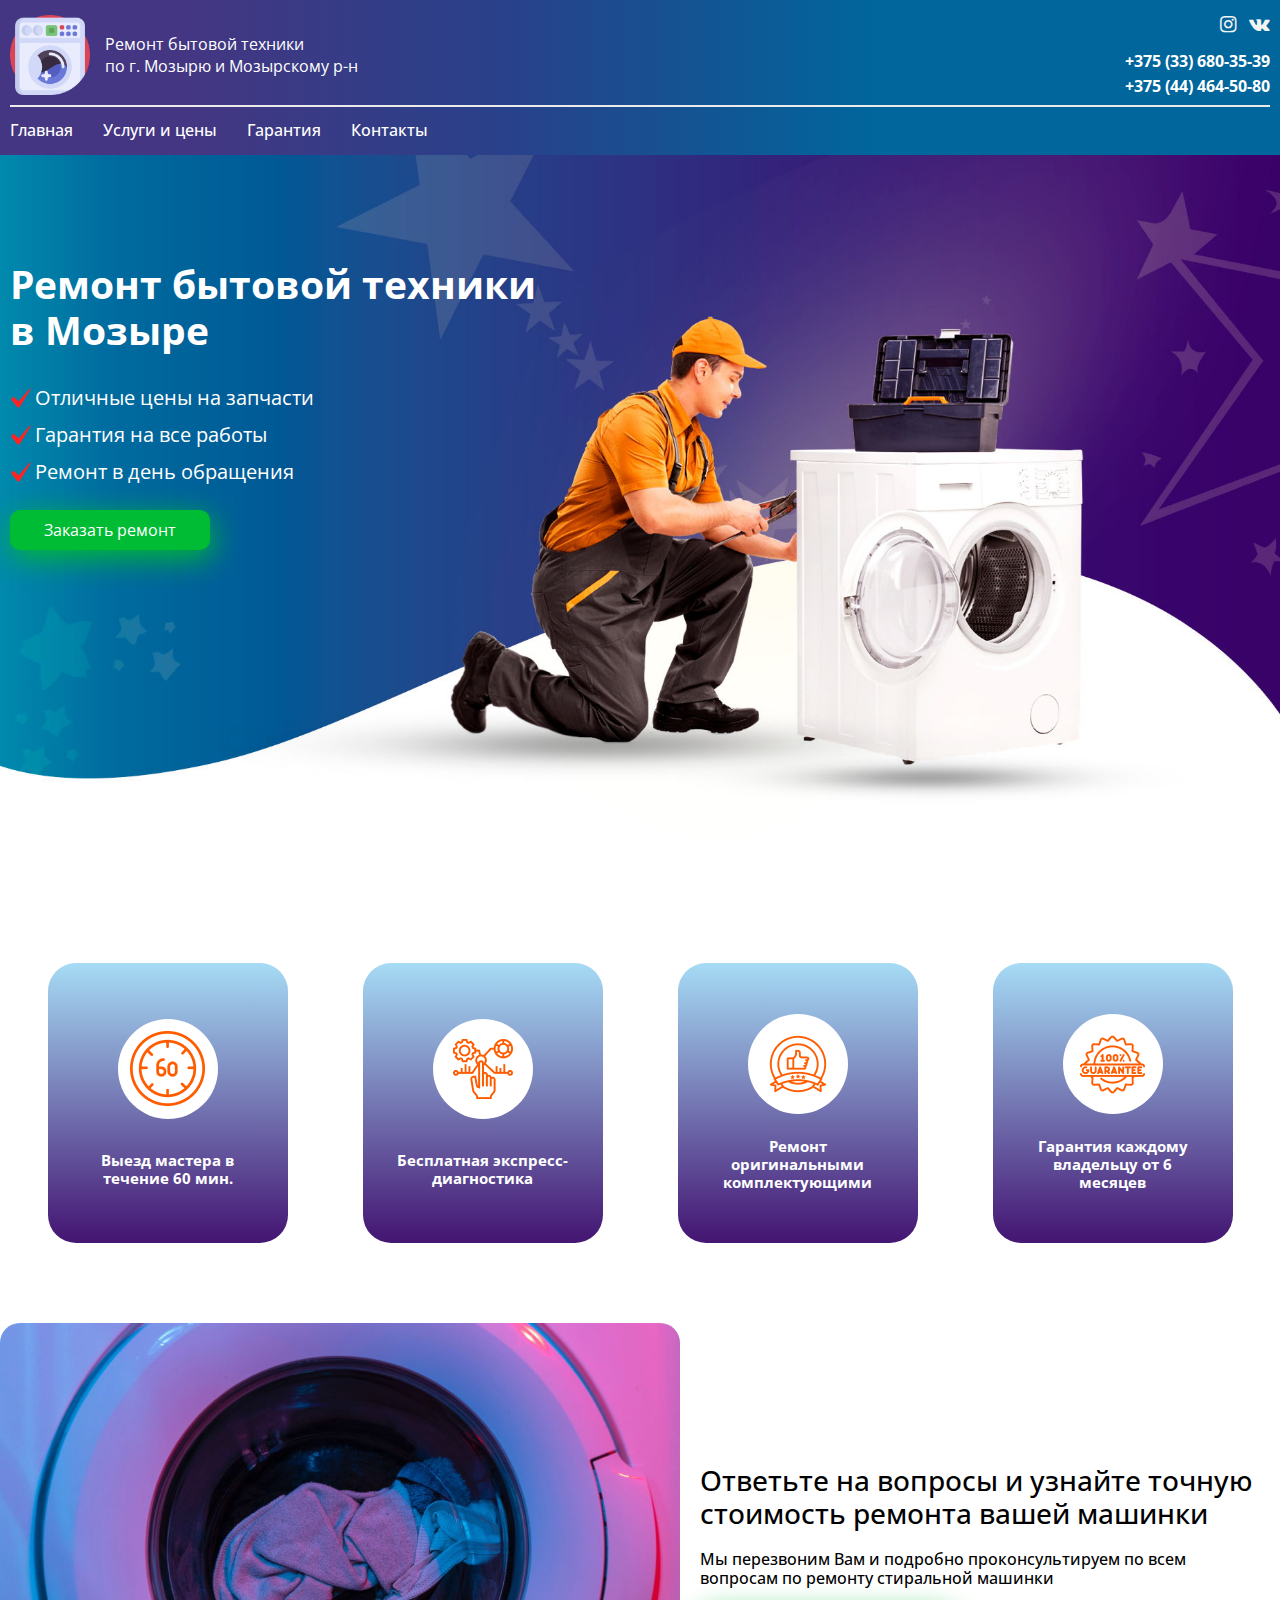
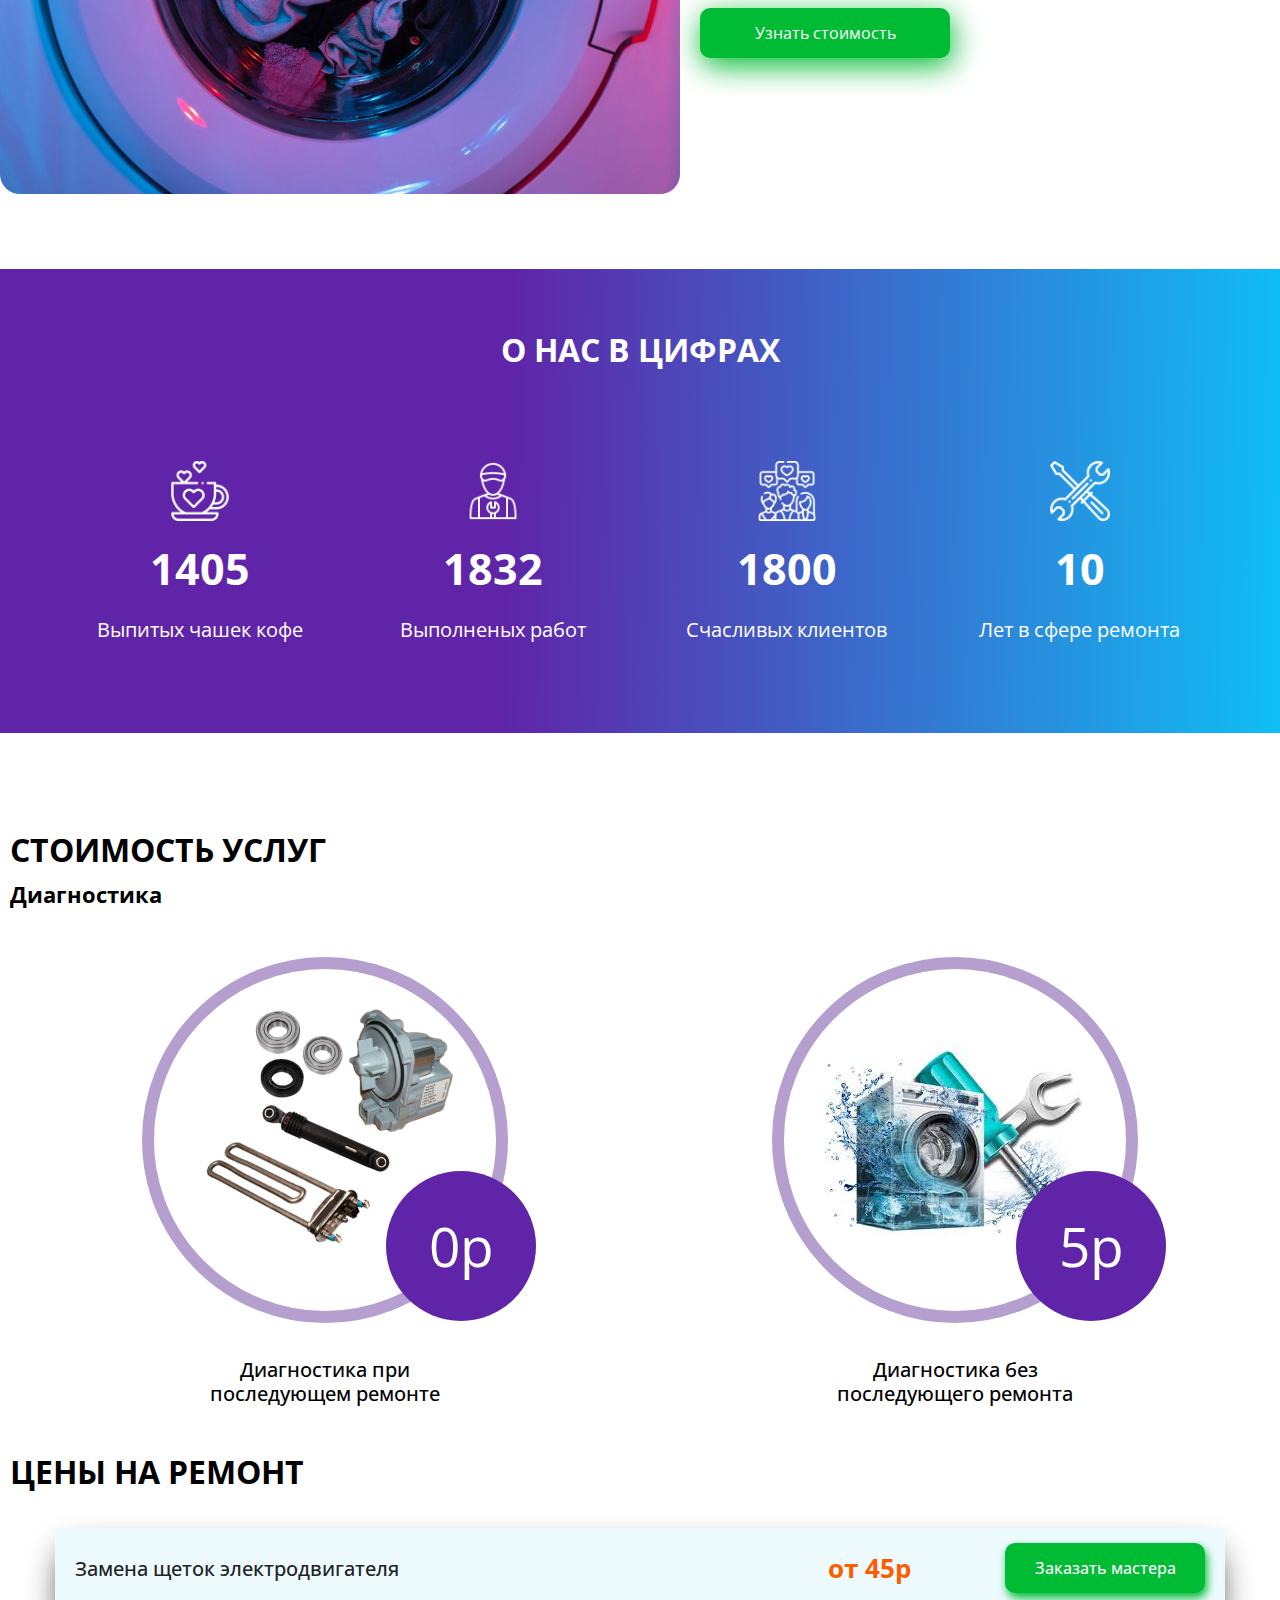
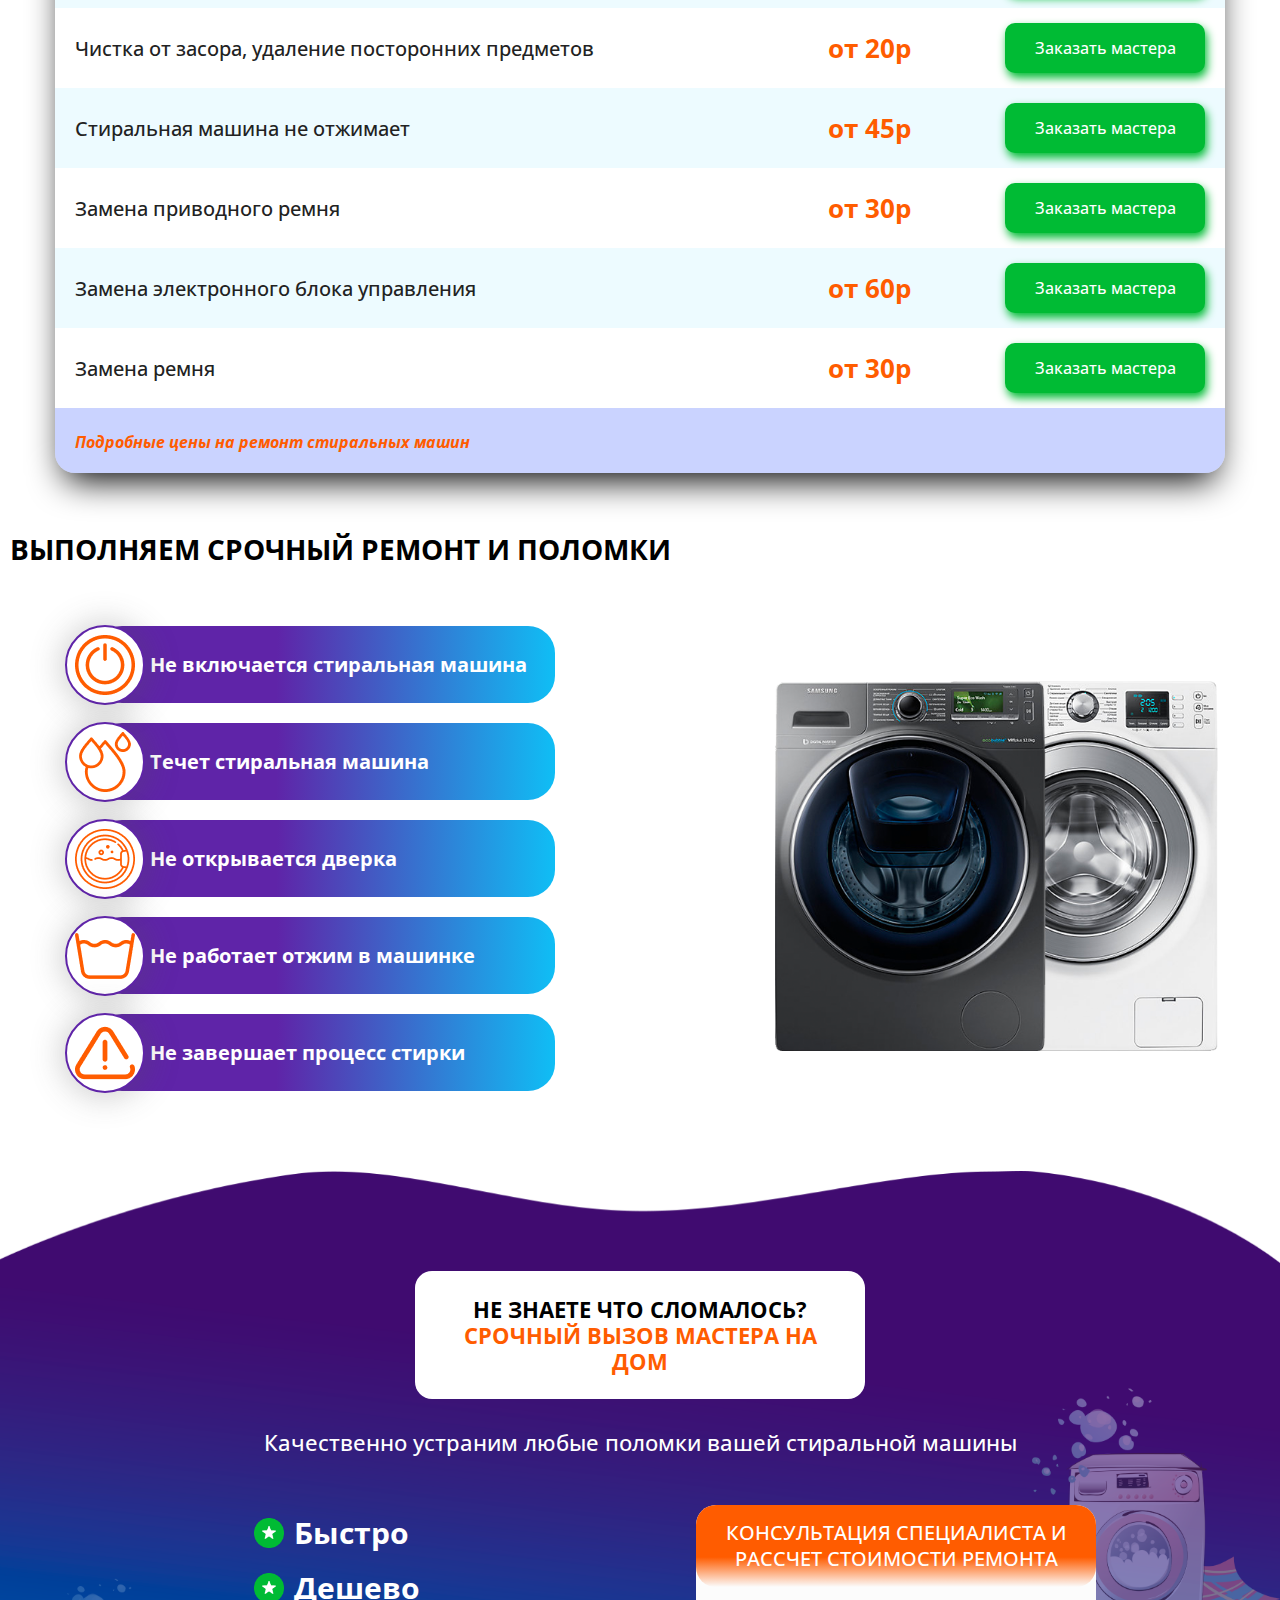
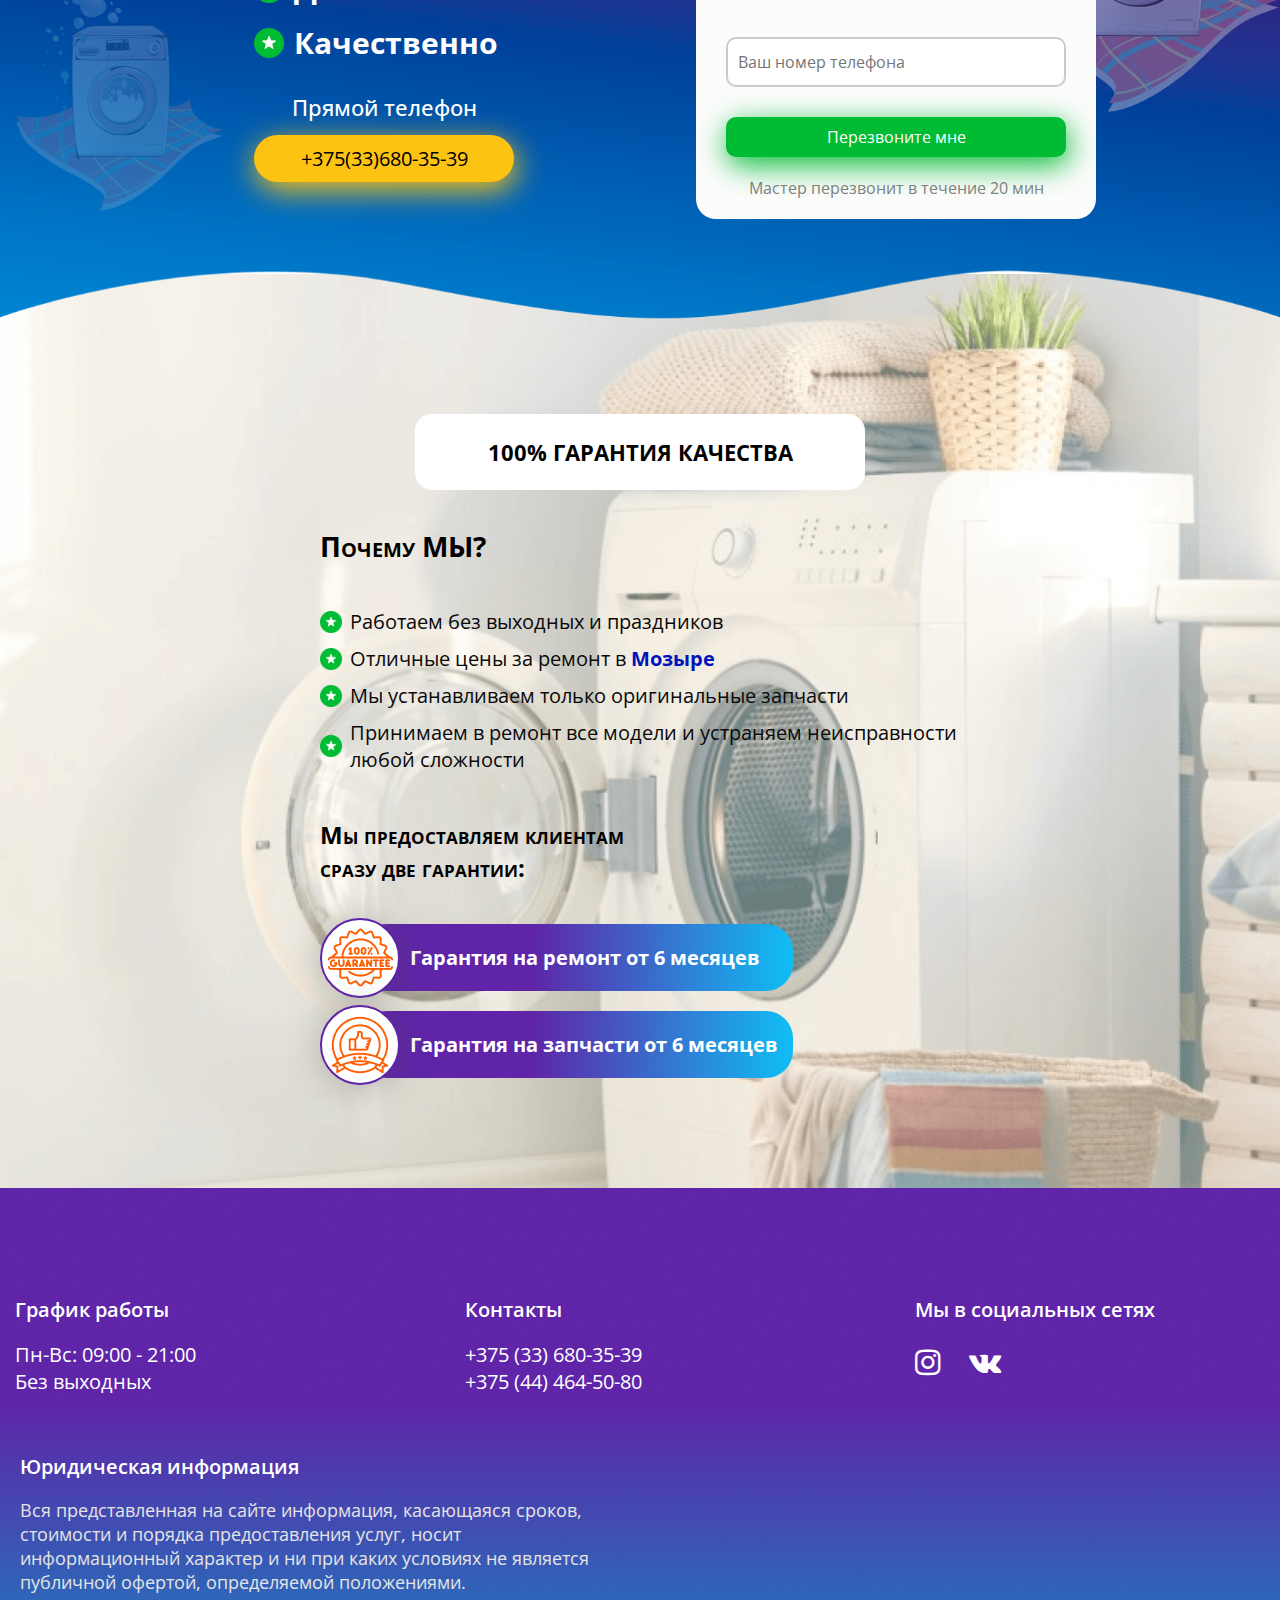
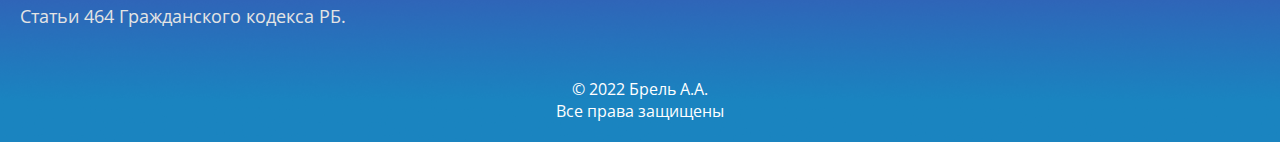
==== index.html @ 2456013f "Lazy loading" ====
<!DOCTYPE html>
<html lang="en">

<head>
    <meta charset="UTF-8">
    <meta http-equiv="X-UA-Compatible" content="IE=edge">
    <meta name="viewport" content="width=device-width, initial-scale=1.0">
    <title>Главная</title>
    <link rel="stylesheet" href="style/normalize.css">
    <link rel="stylesheet" href="//maxcdn.bootstrapcdn.com/font-awesome/4.5.0/css/font-awesome.min.css">
    <link rel="stylesheet" href="style/style.css">
    <script src="js/jquery-3.6.0.min.js"></script>
    <script src="js/menu.js" defer></script>
    <script src="js/spincrement.js"></script>
    <script src="js/main.js" defer></script>
</head>

<body>
    <div id="preloader" class="preloader">
        <div id="loader" class="loader"></div>
    </div>

    <div class=" wrapper ">
        <header class="header ">
            <div class="header-content ">
                <div class="header-top ">
                    <div class="header-logo ">
                        <img src="img/icons/logo.png " alt="Logo ">
                        <p>Ремонт бытовой техники <br> по г. Мозырю и Мозырскому р-н</p>
                    </div>
                    <div class="header-contact ">
                        <div class="header__icons ">
                            <ul class="social__icons ">
                                <li>
                                    <a href="https://www.instagram.com/remont_stiralnykh.mashin/ " target="_blank "> <i class="fa fa-instagram " aria-hidden="true "></i> </a>
                                </li>
                                <li>
                                    <a href="https://vk.com/public168256976 " target="_blank "> <i class="fa fa-vk " aria-hidden="true "></i></a>
                                </li>
                            </ul>
                        </div>
                        <div class="header-phone ">
                            <p> <a href="tel: +375336803539 "><strong>+375 (33) 680-35-39</strong></a> </p>
                            <p> <a href="tel: +375444645080 "><strong>+375 (44) 464-50-80</strong></a> </p>
                        </div>
                    </div>
                    <div class="close ">
                        <button type="button " class="navbar-toggle "><i class="fa fa-bars "></i></button>
                    </div>
                </div>
                <div class="header-bottom ">
                    <button type="button " class="closeBtn " aria-hidden="true " data-toggle="offcanvas " id="off-canvas-close-btn ">x</button>
                    <nav class="header__menu ">
                        <ul class="menu__list ">
                            <li><a class="menu__link " href="## ">Главная</a></li>
                            <li><a class="menu__link " href="## ">Услуги и цены</a></li>
                            <li><a class="menu__link " href="## ">Гарантия</a></li>
                            <li><a class="menu__link " href="## ">Контакты</a></li>
                        </ul>
                    </nav>
                    <div class="header-contact menu-contact ">
                        <div class="header__icons ">
                            <ul class="social__icons ">
                                <li>
                                    <a href="https://www.instagram.com/remont_stiralnykh.mashin/ " target="_blank "> <i class="fa fa-instagram " aria-hidden="true "></i> </a>
                                </li>
                                <li>
                                    <a href="https://vk.com/public168256976 " target="_blank "> <i class="fa fa-vk " aria-hidden="true "></i></a>
                                </li>
                            </ul>
                        </div>
                        <div class="header-phone ">
                            <p> <a href="tel: +375336803539 "><strong>+375 (33) 680-35-39</strong></a> </p>
                            <p> <a href="tel: +375444645080 "><strong>+375 (44) 464-50-80</strong></a> </p>
                        </div>
                    </div>
                </div>
            </div>
        </header>
        <main class="main ">
            <section class="hero ">
                <div class="hero-title ">
                    <h1>Ремонт бытовой техники <br> в Мозыре</h1>
                    <ul>
                        <li>Отличные цены на запчасти</li>
                        <li>Гарантия на все работы</li>
                        <li>Ремонт в день обращения</li>
                    </ul>
                    <a href="tel: +375336803539 " class="heroBtn ">Заказать ремонт</a>
                </div>
            </section>
            <section class="trigger ">
                <div class="trigger-content ">
                    <div class="trigger-item ">
                        <div class="trigger-img ">
                            <img src="img/trigger/icon1.png " alt=" ">
                        </div>
                        <h2>Выезд мастера в течение 60 мин.</h2>
                    </div>
                    <div class="trigger-item ">
                        <div class="trigger-img ">
                            <img src="img/trigger/icon2.png " alt=" ">
                        </div>
                        <h2>Бесплатная экспресс-диагностика</h2>
                    </div>
                    <div class="trigger-item ">
                        <div class="trigger-img ">
                            <img src="img/trigger/icon3.png " alt=" ">
                        </div>
                        <h2>Ремонт оригинальными комплектующими</h2>
                    </div>
                    <div class="trigger-item ">
                        <div class="trigger-img ">
                            <img src="img/trigger/icon4.png " alt=" ">
                        </div>
                        <h2>Гарантия каждому владельцу от 6 месяцев</h2>
                    </div>
                </div>
            </section>
            <section class="answer-question ">
                <div class="answer-question-content ">
                    <div class="answer-question-img ">
                        <img src="img/bg.jpg " alt=" ">
                    </div>
                    <div class="answer-question-title ">
                        <h3>Ответьте на вопросы и узнайте точную стоимость ремонта вашей машинки</h3>
                        <p>Мы перезвоним Вам и подробно проконсультируем по всем вопросам по ремонту стиральной машинки</p>
                        <a href="## " class="btnPrice ">Узнать стоимость</a>
                    </div>
                </div>
            </section>
            <section class="benefits ">
                <div class="benefits__inner ">
                    <h2 class="benefits__header "> О нас в цифрах </h2>
                    <div class="benefits__element ">
                        <img class="benefits__icon " src="img/icons/coffee.png " alt="Опыт ">
                        <p class="benefits__number ">1405</p>
                        <p class="benefits__title ">Выпитых чашек кофе</p>
                    </div>
                    <div class="benefits__element ">
                        <img class="benefits__icon " src="img/icons/mechanic.png " alt="Сотрудники ">
                        <p class="benefits__number ">1832</p>
                        <p class="benefits__title ">Выполненых работ</p>
                    </div>
                    <div class="benefits__element ">
                        <img class="benefits__icon " src="img/icons/rating.png " alt="Проекты ">
                        <p class="benefits__number ">1800</p>
                        <p class="benefits__title ">Счасливых клиентов</p>
                    </div>
                    <div class="benefits__element ">
                        <img class="benefits__icon " src="img/icons/tools.png " alt="Опыт ">
                        <p class="benefits__number ">10</p>
                        <p class="benefits__title ">Лет в сфере ремонта </p>
                    </div>
                </div>
            </section>
            <section class="pricelist ">
                <h2>Стоимость услуг</h2>
                <p>Диагностика</p>
                <div class="pricelist-diagnostics ">
                    <div class="pricelist-item ">
                        <div class="pricelist-img ">
                            <img src="img/price1.png " alt=" ">
                            <div class="pricelistimg-price ">0р</div>
                        </div>
                        <h3>Диагностика при последующем ремонте</h3>
                    </div>
                    <div class="pricelist-item ">
                        <div class="pricelist-img ">
                            <img src="img/price2.png " alt=" ">
                            <div class="pricelistimg-price ">5р</div>
                        </div>
                        <h3>Диагностика без последующего ремонта</h3>
                    </div>
                </div>
                <h2>Цены на ремонт</h2>
                <div class="pricelist-content ">
                    <table class="table ">
                        <tbody>
                            <tr>
                                <td>Замена щеток электродвигателя </td>
                                <td>от 45р</td>
                                <td><a class="btnOrder " href="tel: +375336803539 ">Заказать мастера</a></td>
                            </tr>
                            <tr>
                                <td>Чистка от засора, удаление посторонних предметов</td>
                                <td>от 20р</td>
                                <td><a class="btnOrder " href="tel: +375336803539 ">Заказать мастера</a></td>
                            </tr>

                            <tr>
                                <td>Стиральная машина не отжимает </td>
                                <td>от 45р</td>
                                <td><a class="btnOrder " href="tel: +375336803539 ">Заказать мастера</a></td>
                            </tr>
                            <tr>
                                <td>Замена приводного ремня</td>
                                <td>от 30р</td>
                                <td><a class="btnOrder " href="tel: +375336803539 ">Заказать мастера</a></td>
                            </tr>
                            <tr>
                                <td>Замена электронного блока управления</td>
                                <td>от 60р</td>
                                <td><a class="btnOrder " href="tel: +375336803539 ">Заказать мастера</a></td>
                            </tr>
                            <tr>
                                <td>Замена ремня</td>
                                <td>от 30р</td>
                                <td><a class="btnOrder " href="tel: +375336803539 ">Заказать мастера</a></td>
                            </tr>
                        </tbody>
                        <tfoot>
                            <tr>
                                <td colspan="3 "><a class="btnDetailedPrices " href="## "> Подробные цены на ремонт стиральных машин</a></td>
                            </tr>
                        </tfoot>
                    </table>
                    <a class="btnOrder btnTable " href="tel: +375336803539 ">Заказать мастера</a>
                </div>

            </section>
            <section class="quick-repair-list ">
                <h2>ВЫПОЛНЯЕМ СРОЧНЫЙ РЕМОНТ И ПОЛОМКИ</h2>
                <div class="list-content ">
                    <div class="list-content-block1 ">
                        <ul>
                            <li> <span class="li-img "></span> Не включается стиральная машина</li>
                            <li> <span class="li-img "></span> Течет стиральная машина</li>
                            <li> <span class="li-img "></span> Не открывается дверка</li>
                            <li> <span class="li-img "></span> Не работает отжим в машинке</li>
                            <li> <span class="li-img "></span> Не завершает процесс стирки</li>
                        </ul>
                    </div>
                    <div class="list-content-block2 ">
                        <img src="img/imgMachines.png " alt=" ">
                    </div>
                </div>
            </section>
            <section class="urgent-repair ">
                <div class="urgent-repair-content ">
                    <div class="urgent-repair-title ">
                        <h2>НЕ ЗНАЕТЕ ЧТО СЛОМАЛОСЬ? <br>
                            <p> СРОЧНЫЙ ВЫЗОВ МАСТЕРА НА ДОМ</p>
                        </h2>
                    </div>
                    <h3>Качественно устраним любые поломки вашей стиральной машины</h3>
                    <div class="urgent-repair-block ">
                        <div class="urgent-repair-col col ">
                            <ul>
                                <li>Быстро</li>
                                <li>Дешево</li>
                                <li>Качественно</li>
                            </ul>
                            <div class="urgent-repair-contact ">
                                <h4>Прямой телефон</h4>
                                <a class="btnUrgentRepair " href="tel:+375336803539 ">+375(33)680-35-39</a>
                            </div>
                        </div>
                        <div class="urgent-repair-col ">
                            <div class="urgent-repair-form ">
                                <h3>КОНСУЛЬТАЦИЯ СПЕЦИАЛИСТА И <br> РАССЧЕТ СТОИМОСТИ РЕМОНТА</h3>
                                <form action="# " class="send-phone-form ">
                                    <input type="text " name="tel " id="telephone " class="mobile " placeholder="Ваш номер телефона ">
                                    <button class="btnSendPhone " type="button ">Перезвоните мне</button>
                                </form>
                                <p>Мастер перезвонит в течение 20 мин</p>
                            </div>
                        </div>
                    </div>
                </div>
            </section>
            <section class="garant ">
                <div class="garant-title ">
                    <h2>100% ГАРАНТИЯ КАЧЕСТВА</h2>
                </div>
                <div class="garant-content ">
                    <h3>Почему МЫ?</h3>
                    <ul class="garant-about-list ">
                        <li>Работаем без выходных и праздников</li>
                        <li>Отличные цены за ремонт в <strong style="color: #0013bb; ">Мозыре</strong></li>
                        <li>Мы устанавливаем только оригинальные запчасти</li>
                        <li>Принимаем в ремонт все модели и устраняем неисправности любой сложности</li>
                    </ul>
                    <div class="garant-block ">
                        <h3>Мы предоставляем клиентам <br> сразу две гарантии:</h3>
                        <ul class="garant-list ">
                            <li><span class="list-img "></span>Гарантия на ремонт от 6 месяцев</li>
                            <li><span class="list-img "></span>Гарантия на запчасти от 6 месяцев</li>
                        </ul>
                    </div>
                </div>
            </section>
        </main>
        <footer class="footer ">
            <div class="footer-content ">
                <div class="footer-top ">
                    <div class="footer-item ">
                        <h3>График работы</h3>
                        <p>Пн-Вс: 09:00 - 21:00 </p>
                        <p>Без выходных</p>
                    </div>
                    <div class="footer-item ">
                        <h3>Контакты</h3>
                        <p> <a class="footer-num " href="tel: +375336803539 ">+375 (33) 680-35-39</a> </p>
                        <p> <a class="footer-num " href="tel: +375444645080 ">+375 (44) 464-50-80</a> </p>
                    </div>
                    <div class="footer-item ">
                        <h3>Мы в социальных сетях</h3>
                        <a href="https://www.instagram.com/remont_stiralnykh.mashin/ " target="_blank "> <i class="fa fa-instagram " aria-hidden="true "></i> </a>
                        <a href="https://vk.com/public168256976 " target="_blank "> <i class="fa fa-vk " aria-hidden="true "></i></a>
                    </div>
                </div>
                <div class="footer-info ">
                    <h3>Юридическая информация </h3>
                    <p class="info ">Вся представленная на сайте информация, касающаяся сроков, стоимости и порядка предоставления услуг, носит информационный характер и ни при каких условиях не является публичной офертой, определяемой положениями.</p>
                    <p class="info-article ">Статьи 464 Гражданского кодекса РБ.</p>
                </div>
                <div class="copyright ">
                    <p> © 2022 Брель А.А.</p>
                    <p> Все права защищены</p>
                </div>
            </div>
        </footer>
    </div>
</body>

</html>
---- style/style.css ----
@import url("https://fonts.googleapis.com/css2?family=Cormorant+Garamond:wght@500&family=Montserrat&family=Open+Sans&display=swap");
#preloader {
  position: absolute;
  top: 0;
  left: 0;
  width: 100%;
  height: 100vh;
  z-index: 100;
  background: #341f7e;
}

#loader {
  display: block;
  position: relative;
  left: 50%;
  top: 50%;
  width: 150px;
  height: 150px;
  margin: -75px 0 0 -75px;
  border-radius: 50%;
  border: 3px solid transparent;
  border-top-color: #9370DB;
  -webkit-animation: spin 2s linear infinite;
          animation: spin 2s linear infinite;
  z-index: 101;
}

#loader:before {
  content: "";
  position: absolute;
  top: 5px;
  left: 5px;
  right: 5px;
  bottom: 5px;
  border-radius: 50%;
  border: 3px solid transparent;
  border-top-color: #BA55D3;
  -webkit-animation: spin 3s linear infinite;
          animation: spin 3s linear infinite;
}

#loader:after {
  content: "";
  position: fixed;
  top: 15px;
  left: 15px;
  right: 15px;
  bottom: 15px;
  border-radius: 50%;
  border: 3px solid transparent;
  border-top-color: #FF00FF;
  -webkit-animation: spin 1.5s linear infinite;
          animation: spin 1.5s linear infinite;
}

@-webkit-keyframes spin {
  0% {
    -webkit-transform: rotate(0deg);
            transform: rotate(0deg);
  }
  100% {
    -webkit-transform: rotate(360deg);
            transform: rotate(360deg);
  }
}

@keyframes spin {
  0% {
    -webkit-transform: rotate(0deg);
            transform: rotate(0deg);
  }
  100% {
    -webkit-transform: rotate(360deg);
            transform: rotate(360deg);
  }
}

.loaded_hiding .preloader {
  -webkit-transition: 2s opacity;
  transition: 2s opacity;
  opacity: 0;
}

.loaded .preloader {
  display: none;
}

.lock {
  overflow: hidden;
}

.wrapper {
  max-width: 100%;
  width: 100%;
  min-height: 100%;
  display: -webkit-box;
  display: -ms-flexbox;
  display: flex;
  -webkit-box-orient: vertical;
  -webkit-box-direction: normal;
      -ms-flex-direction: column;
          flex-direction: column;
  font-family: 'Cormorant Garamond', serif;
  font-family: 'Montserrat', sans-serif;
  font-family: 'Open Sans', sans-serif;
  position: relative;
}

.wrapper.active::before {
  content: "";
  position: absolute;
  width: 100%;
  height: 100%;
  background: rgba(0, 0, 0, 0.5);
  z-index: 5;
}

.header {
  max-width: 100%;
  width: 100%;
  background: -webkit-gradient(linear, left top, right top, color-stop(14.58%, #443682), color-stop(39.75%, #28418A), color-stop(68.41%, #00669C));
  background: linear-gradient(90deg, #443682 14.58%, #28418A 39.75%, #00669C 68.41%);
}

.header .header-content {
  max-width: 1366px;
  width: 100%;
  margin: 0 auto;
  padding: 10px 10px 0;
  display: -webkit-box;
  display: -ms-flexbox;
  display: flex;
  -webkit-box-orient: vertical;
  -webkit-box-direction: normal;
      -ms-flex-direction: column;
          flex-direction: column;
  -webkit-box-align: start;
      -ms-flex-align: start;
          align-items: flex-start;
}

.header .close {
  display: none;
}

.header .closeBtn {
  display: none;
}

.header .header-contact {
  display: -webkit-box;
  display: -ms-flexbox;
  display: flex;
  -webkit-box-orient: vertical;
  -webkit-box-direction: normal;
      -ms-flex-direction: column;
          flex-direction: column;
  -webkit-box-align: end;
      -ms-flex-align: end;
          align-items: flex-end;
  max-width: 250px;
  width: 100%;
}

.header .header-contact .social__icons {
  width: 50px;
  display: -webkit-box;
  display: -ms-flexbox;
  display: flex;
  -webkit-box-align: center;
      -ms-flex-align: center;
          align-items: center;
  -webkit-box-pack: justify;
      -ms-flex-pack: justify;
          justify-content: space-between;
}

.header .header-contact .social__icons a {
  color: #f5f5f5;
  font-size: 1.2rem;
}

.header .header-contact .social__icons a:hover {
  color: #fdc312;
  text-decoration: none;
  -webkit-transition: all .2s ease 0s;
  transition: all .2s ease 0s;
}

.header .header-contact .social__icons .fa {
  display: inline-block;
  font: normal normal normal 14px/1 FontAwesome;
  font-size: inherit;
  text-rendering: auto;
}

.header .header-contact .social__icons .fa-instagram::before {
  content: "\f16d";
}

.header .header-contact .social__icons .fa-vk:before {
  content: "\f189";
}

.header .header-contact .header-phone {
  margin-top: 10px;
}

.header .header-contact .header-phone p {
  color: #cfcfcf;
  margin: 3px 0;
}

.header .header-contact .header-phone a {
  display: inline-block;
  color: #FFFFFF;
  font-size: 16px;
  -webkit-transition: all 0.2s ease;
  transition: all 0.2s ease;
}

.header .header-contact .header-phone a:hover {
  color: #fdc312;
}

.header .menu-contact {
  display: none;
}

.header .header-top {
  width: 100%;
  display: -webkit-box;
  display: -ms-flexbox;
  display: flex;
  -webkit-box-align: center;
      -ms-flex-align: center;
          align-items: center;
  -webkit-box-pack: justify;
      -ms-flex-pack: justify;
          justify-content: space-between;
  margin-bottom: 5px;
}

.header .header-top .header-logo {
  display: -webkit-box;
  display: -ms-flexbox;
  display: flex;
  -webkit-box-align: center;
      -ms-flex-align: center;
          align-items: center;
}

.header .header-top .header-logo img {
  max-width: 100%;
  width: 80px;
  height: auto;
}

.header .header-top .header-logo p {
  margin-left: 15px;
  color: #FFFFFF;
}

.header .header-bottom {
  display: -webkit-box;
  display: -ms-flexbox;
  display: flex;
  -webkit-box-pack: justify;
      -ms-flex-pack: justify;
          justify-content: space-between;
  -webkit-box-align: center;
      -ms-flex-align: center;
          align-items: center;
  width: 100%;
  border-top: 2px solid #ebebeb;
}

.header .header-bottom .header__menu {
  max-width: 500px;
  width: 100%;
}

.header .header-bottom .header__menu .menu__list {
  display: -webkit-box;
  display: -ms-flexbox;
  display: flex;
  -webkit-box-align: center;
      -ms-flex-align: center;
          align-items: center;
  width: 100%;
}

.header .header-bottom .header__menu li {
  display: inline-block;
  margin: 12px 30px 14px 0;
}

.header .header-bottom .header__menu .menu__link {
  font-size: 1rem;
  display: inline;
  margin-bottom: 0;
  padding: 12px 0;
  font-weight: 500;
  color: white;
  cursor: pointer;
  border-top: 2px solid rgba(235, 235, 235, 0);
  -webkit-transition: border-top 0.2s ease-out;
  transition: border-top 0.2s ease-out;
}

.header .header-bottom .header__menu .menu__link:hover {
  border-top: 2px solid #fdc312;
}

.main {
  -webkit-box-flex: 1;
      -ms-flex: 1 1 auto;
          flex: 1 1 auto;
  max-width: 100%;
  width: 100%;
  margin: 0 auto;
}

.main .hero {
  position: relative;
  background: url(../img/bgpng.jpg) center no-repeat;
  background-size: cover;
  padding: 0 10px;
}

.main .hero .hero-title {
  max-width: 1366px;
  margin: 0 auto;
  padding: 80px 0;
  min-height: calc(100vh - 152.2px);
  width: 100%;
}

.main .hero .hero-title h1 {
  font-style: normal;
  font-weight: bold;
  font-size: 39px;
  line-height: 46px;
  color: #FFFFFF;
}

.main .hero .hero-title ul {
  color: #FFFFFF;
  font-size: 20px;
}

.main .hero .hero-title ul li {
  padding: 5px 25px;
  background: url(../img/icons/check-mark.png) center no-repeat;
  background-size: 22px 22px;
  background-position: 0 center;
}

.main .hero .hero-title .heroBtn {
  display: -webkit-box;
  display: -ms-flexbox;
  display: flex;
  -webkit-box-align: center;
      -ms-flex-align: center;
          align-items: center;
  -webkit-box-pack: center;
      -ms-flex-pack: center;
          justify-content: center;
  width: 200px;
  height: 40px;
  border-radius: 12px;
  background: #00BB34;
  -webkit-box-shadow: 2px 8px 30px #00BB34;
          box-shadow: 2px 8px 30px #00BB34;
  border-radius: 10px;
  border: none;
  color: #FFFFFF;
  font-size: 16px;
  line-height: 19px;
  -webkit-transition: all 0.3s ease-in-out;
  transition: all 0.3s ease-in-out;
  margin-top: 20px;
}

.main .hero .hero-title .heroBtn:hover {
  background: #fdc312;
  -webkit-box-shadow: 2px 8px 30px #fdc312;
          box-shadow: 2px 8px 30px #fdc312;
}

.main .trigger {
  max-width: 100%;
  width: 100%;
  padding: 50px 10px;
}

.main .trigger .trigger-content {
  max-width: 1366px;
  width: 100%;
  margin: 0 auto;
  display: -ms-grid;
  display: grid;
  -ms-grid-columns: (minmax(240px, 1fr))[auto-fit];
      grid-template-columns: repeat(auto-fit, minmax(240px, 1fr));
}

.main .trigger .trigger-item {
  width: 240px;
  height: 280px;
  background: -webkit-gradient(linear, left top, left bottom, from(#A6DBF5), color-stop(97.92%, #451874));
  background: linear-gradient(180deg, #A6DBF5 0%, #451874 97.92%);
  border: none;
  -webkit-box-sizing: border-box;
          box-sizing: border-box;
  border-radius: 28px;
  display: -webkit-box;
  display: -ms-flexbox;
  display: flex;
  -webkit-box-orient: vertical;
  -webkit-box-direction: normal;
      -ms-flex-direction: column;
          flex-direction: column;
  -webkit-box-align: center;
      -ms-flex-align: center;
          align-items: center;
  padding: 40px 30px;
  -ms-flex-pack: distribute;
      justify-content: space-around;
  margin: 10px auto;
}

.main .trigger .trigger-item h2 {
  font-style: normal;
  font-weight: bold;
  font-size: 15px;
  line-height: 18px;
  text-align: center;
  color: #FFFFFF;
}

.main .trigger .trigger-item .trigger-img {
  width: 100px;
  height: 100px;
  display: -webkit-box;
  display: -ms-flexbox;
  display: flex;
  background: #FFFFFF;
  border-radius: 50%;
}

.main .trigger .trigger-item .trigger-img img {
  margin: auto;
}

.main .answer-question {
  max-width: 100%;
  width: 100%;
  margin: 0 auto;
  padding: 20px 0;
}

.main .answer-question .answer-question-content {
  display: -webkit-box;
  display: -ms-flexbox;
  display: flex;
  -ms-flex-pack: distribute;
      justify-content: space-around;
  -webkit-box-align: center;
      -ms-flex-align: center;
          align-items: center;
  position: relative;
}

.main .answer-question .answer-question-content .answer-question-img {
  max-width: 800px;
}

.main .answer-question .answer-question-content .answer-question-img img {
  width: 100%;
  height: auto;
  border-radius: 20px;
}

.main .answer-question .answer-question-content .answer-question-title {
  min-width: 600px;
  max-width: 600px;
  padding: 50px 20px;
}

.main .answer-question .answer-question-content .answer-question-title h3 {
  font-style: normal;
  font-weight: 500;
  font-size: 28px;
  line-height: 119.69%;
  color: #000000;
}

.main .answer-question .answer-question-content .answer-question-title p {
  font-style: normal;
  font-weight: 500;
  font-size: 16px;
  line-height: 119.69%;
  color: #000000;
  margin-top: 20px;
}

.main .answer-question .answer-question-content .answer-question-title .btnPrice {
  display: -webkit-box;
  display: -ms-flexbox;
  display: flex;
  -webkit-box-align: center;
      -ms-flex-align: center;
          align-items: center;
  -webkit-box-pack: center;
      -ms-flex-pack: center;
          justify-content: center;
  width: 250px;
  height: 50px;
  border-radius: 10px;
  background: #00BB34;
  -webkit-box-shadow: 2px 8px 30px #00BB34;
          box-shadow: 2px 8px 30px #00BB34;
  border-radius: 10px;
  border: none;
  color: #FFFFFF;
  font-size: 16px;
  line-height: 19px;
  -webkit-transition: all 0.3s ease-in-out;
  transition: all 0.3s ease-in-out;
  margin-top: 20px;
}

.main .answer-question .answer-question-content .answer-question-title .btnPrice:hover {
  background: #fdc312;
  -webkit-box-shadow: 2px 8px 30px #fdc312;
          box-shadow: 2px 8px 30px #fdc312;
}

.main .benefits {
  width: 100%;
  background: linear-gradient(91.09deg, #5F24A8 39.53%, #05D2FF 107.7%);
  margin: 50px 0;
}

.main .benefits .benefits__inner {
  display: -webkit-box;
  display: -ms-flexbox;
  display: flex;
  -ms-flex-wrap: wrap;
      flex-wrap: wrap;
  -webkit-box-pack: justify;
      -ms-flex-pack: justify;
          justify-content: space-between;
  width: 100%;
  max-width: 1140px;
  margin: 0 auto;
  padding: 60px 10px;
}

.main .benefits .benefits__header {
  width: 100%;
  text-align: center;
  line-height: 1.3;
  padding: 0 15px 60px;
  color: #ffffff;
  font-size: 2rem;
  text-transform: uppercase;
}

.main .benefits .benefits__element {
  width: 230px;
  margin: 30px 5px;
}

.main .benefits .benefits__icon {
  display: block;
  width: 60px;
  height: 60px;
  margin: 0 auto;
  margin-bottom: 20px;
}

.main .benefits .benefits__element p {
  color: #ffffff;
  text-align: center;
  line-height: 1.3;
}

.main .benefits .benefits__number {
  font-size: 2.7rem;
  font-weight: 700;
  margin-bottom: 20px;
}

.main .benefits .benefits__title {
  font-size: 20px;
}

.main .pricelist {
  max-width: 1366px;
  width: 100%;
  padding: 0 10px;
  margin: 100px auto 0;
}

.main .pricelist h2 {
  font-weight: bold;
  font-size: 32px;
  line-height: 33px;
  text-transform: uppercase;
  color: #000000;
}

.main .pricelist p {
  font-weight: bold;
  font-size: 22px;
  line-height: 26px;
  color: #000000;
  margin-top: 15px;
}

.main .pricelist .pricelist-diagnostics {
  display: -webkit-box;
  display: -ms-flexbox;
  display: flex;
  -ms-flex-pack: distribute;
      justify-content: space-around;
  -webkit-box-align: center;
      -ms-flex-align: center;
          align-items: center;
  margin: 50px 0;
}

.main .pricelist .pricelist-diagnostics .pricelist-item {
  display: -webkit-box;
  display: -ms-flexbox;
  display: flex;
  -webkit-box-orient: vertical;
  -webkit-box-direction: normal;
      -ms-flex-direction: column;
          flex-direction: column;
  -webkit-box-align: center;
      -ms-flex-align: center;
          align-items: center;
}

.main .pricelist .pricelist-diagnostics .pricelist-item h3 {
  text-align: center;
  width: 250px;
  margin-top: 35px;
  font-weight: 500;
  font-size: 20px;
  line-height: 119.69%;
  text-align: center;
  color: #000000;
}

.main .pricelist .pricelist-diagnostics .pricelist-img {
  display: -webkit-box;
  display: -ms-flexbox;
  display: flex;
  width: 366px;
  height: 366px;
  border-radius: 50%;
  border: 12px solid rgba(76, 26, 139, 0.42);
  position: relative;
}

.main .pricelist .pricelist-diagnostics .pricelist-img img {
  margin: auto;
}

.main .pricelist .pricelist-diagnostics .pricelist-img .pricelistimg-price {
  position: absolute;
  background: #5F24A8;
  width: 150px;
  height: 150px;
  border-radius: 50%;
  display: -webkit-box;
  display: -ms-flexbox;
  display: flex;
  -webkit-box-align: center;
      -ms-flex-align: center;
          align-items: center;
  -webkit-box-pack: center;
      -ms-flex-pack: center;
          justify-content: center;
  right: -40px;
  bottom: -10px;
  color: #ffffff;
  font-size: 55px;
  line-height: 64px;
  text-align: center;
}

.main .pricelist .pricelist-content {
  margin: 30px 0;
  display: -webkit-box;
  display: -ms-flexbox;
  display: flex;
  -webkit-box-orient: vertical;
  -webkit-box-direction: normal;
      -ms-flex-direction: column;
          flex-direction: column;
  -webkit-box-align: center;
      -ms-flex-align: center;
          align-items: center;
}

.main .pricelist .pricelist-content .btnOrder {
  display: -webkit-box;
  display: -ms-flexbox;
  display: flex;
  -webkit-box-align: center;
      -ms-flex-align: center;
          align-items: center;
  -webkit-box-pack: center;
      -ms-flex-pack: center;
          justify-content: center;
  width: 200px;
  height: 50px;
  border-radius: 10px;
  background: #00BB34;
  -webkit-box-shadow: 2px 8px 30px #00BB34;
          box-shadow: 2px 8px 30px #00BB34;
  border-radius: 10px;
  border: none;
  color: #FFFFFF;
  font-size: 16px;
  line-height: 19px;
  -webkit-transition: all 0.3s ease-in-out;
  transition: all 0.3s ease-in-out;
  -webkit-box-shadow: 2px 5px 10px #00BB34;
          box-shadow: 2px 5px 10px #00BB34;
}

.main .pricelist .pricelist-content .btnOrder:hover {
  background: #fdc312;
  -webkit-box-shadow: 2px 8px 30px #fdc312;
          box-shadow: 2px 8px 30px #fdc312;
  -webkit-box-shadow: 2px 5px 10px #fdc312;
          box-shadow: 2px 5px 10px #fdc312;
}

.main .pricelist .pricelist-content .btnTable {
  display: none;
}

.main .pricelist .pricelist-content .table {
  max-width: 1170px;
  width: 100%;
  margin: 10px auto 30px;
  color: #222;
  font-weight: 500;
  background-color: #fff;
  border-radius: 0 0 20px 20px;
  padding: 20px;
  -webkit-box-shadow: 0px 17px 35px -10px #000000;
          box-shadow: 0px 17px 35px -10px #000000;
  border-spacing: 0;
}

.main .pricelist .pricelist-content .table td {
  padding: 15px 20px;
}

.main .pricelist .pricelist-content .table tbody tr:nth-child(odd) {
  background: rgba(228, 249, 255, 0.68);
}

.main .pricelist .pricelist-content .table tr td:nth-child(1) {
  font-size: 20px;
  line-height: 35px;
}

.main .pricelist .pricelist-content .table tr td:nth-child(2) {
  min-width: 131px;
  font-weight: bold;
  font-size: 26px;
  line-height: 35px;
  color: #FF5C00;
}

.main .pricelist .pricelist-content .table tr td:nth-child(3) {
  min-width: 120px;
  width: 220px;
}

.main .pricelist .pricelist-content .table tfoot tr {
  max-width: 1170px;
  width: 100%;
  background: rgba(149, 168, 255, 0.5);
}

.main .pricelist .pricelist-content .table tfoot tr td {
  border-radius: 0 0 20px 20px;
}

.main .pricelist .pricelist-content .table tfoot .btnDetailedPrices {
  font-style: italic;
  font-weight: bold;
  font-size: 16px;
  line-height: 19px;
  color: #FF5C00;
}

.main .quick-repair-list {
  max-width: 1366px;
  width: 100%;
  margin: 0 auto;
  padding: 0 10px;
}

.main .quick-repair-list h2 {
  font-weight: bold;
  font-size: 28px;
  line-height: 33px;
  text-transform: capitalize;
  color: #000000;
}

.main .quick-repair-list .list-content {
  max-width: 1170px;
  width: 100%;
  margin: 60px auto;
  display: -webkit-box;
  display: -ms-flexbox;
  display: flex;
  -webkit-box-align: center;
      -ms-flex-align: center;
          align-items: center;
  -webkit-box-pack: justify;
      -ms-flex-pack: justify;
          justify-content: space-between;
  position: relative;
}

.main .quick-repair-list .list-content .list-content-block1 {
  max-width: 500px;
  width: 100%;
}

.main .quick-repair-list .list-content .list-content-block1 ul {
  margin-left: 40px;
}

.main .quick-repair-list .list-content .list-content-block1 ul li {
  padding: 25px 15px 25px 55px;
  margin-bottom: 20px;
  max-width: 500px;
  width: 100%;
  background: linear-gradient(91.09deg, #5F24A8 39.53%, #05D2FF 107.7%);
  border-radius: 27px;
  font-weight: bold;
  font-size: 20px;
  color: #FFFFFF;
  position: relative;
  display: -webkit-box;
  display: -ms-flexbox;
  display: flex;
  -webkit-box-align: center;
      -ms-flex-align: center;
          align-items: center;
}

.main .quick-repair-list .list-content .list-content-block1 ul .li-img {
  display: inline-block;
  border: 2px solid #5F24A8;
  -webkit-box-sizing: border-box;
          box-sizing: border-box;
  -webkit-box-shadow: 0px 1px 30px 5px rgba(82, 82, 82, 0.25);
          box-shadow: 0px 1px 30px 5px rgba(82, 82, 82, 0.25);
  z-index: 2;
  width: 80px;
  height: 80px;
  position: absolute;
  border-radius: 50%;
  left: -30px;
}

.main .quick-repair-list .list-content .list-content-block1 ul li:nth-child(1) .li-img {
  background: url(../img/icons/icon1.png) center no-repeat, #ffffff;
}

.main .quick-repair-list .list-content .list-content-block1 ul li:nth-child(2) .li-img {
  background: url(../img/icons/icon2.png) center no-repeat, #ffffff;
}

.main .quick-repair-list .list-content .list-content-block1 ul li:nth-child(3) .li-img {
  background: url(../img/icons/icon3.png) center no-repeat, #ffffff;
}

.main .quick-repair-list .list-content .list-content-block1 ul li:nth-child(4) .li-img {
  background: url(../img/icons/icon4.png) center no-repeat, #ffffff;
}

.main .quick-repair-list .list-content .list-content-block1 ul li:nth-child(5) .li-img {
  background: url(../img/icons/icon5.png) center no-repeat, #ffffff;
}

.main .quick-repair-list .list-content .list-content-block2 {
  width: 450px;
  z-index: -1;
}

.main .quick-repair-list .list-content .list-content-block2 img {
  height: 370px;
}

.main .urgent-repair {
  width: 100%;
  background: url(../img/bg-urgent.png) center no-repeat;
  background-size: 100% 100%;
  padding: 100px 0;
}

.main .urgent-repair .urgent-repair-content {
  max-width: 1366px;
  width: 100%;
  padding: 0 10px;
  display: -webkit-box;
  display: -ms-flexbox;
  display: flex;
  -webkit-box-orient: vertical;
  -webkit-box-direction: normal;
      -ms-flex-direction: column;
          flex-direction: column;
  -webkit-box-align: center;
      -ms-flex-align: center;
          align-items: center;
  margin: 0 auto;
}

.main .urgent-repair .urgent-repair-title {
  max-width: 450px;
  width: 100%;
  text-align: center;
  background: #FFFFFF;
  border-radius: 17px;
  padding: 25px;
}

.main .urgent-repair h2 {
  font-weight: bold;
  font-size: 22px;
  line-height: 26px;
  text-align: center;
  color: #000000;
}

.main .urgent-repair h2 p {
  color: #FF5C00;
}

.main .urgent-repair h3 {
  margin-top: 30px;
  font-weight: 500;
  font-size: 22px;
  line-height: 26px;
  text-align: center;
  color: #FFFFFF;
}

.main .urgent-repair .urgent-repair-block {
  display: -webkit-box;
  display: -ms-flexbox;
  display: flex;
  -webkit-box-pack: justify;
      -ms-flex-pack: justify;
          justify-content: space-between;
  margin-top: 50px;
  max-width: 1024px;
  width: 100%;
}

.main .urgent-repair .urgent-repair-block .urgent-repair-col {
  max-width: 50%;
  width: 100%;
  display: -webkit-box;
  display: -ms-flexbox;
  display: flex;
  -webkit-box-orient: vertical;
  -webkit-box-direction: normal;
      -ms-flex-direction: column;
          flex-direction: column;
  -webkit-box-align: center;
      -ms-flex-align: center;
          align-items: center;
}

.main .urgent-repair .urgent-repair-block ul {
  width: 260px;
  text-align: left;
}

.main .urgent-repair .urgent-repair-block ul li {
  padding: 10px 0 10px 40px;
  background: url(../img/icons/star.png) no-repeat;
  background-size: 30px 30px;
  background-position: left 0 center;
  font-weight: bold;
  font-size: 30px;
  line-height: 35px;
  color: #FFFFFF;
}

.main .urgent-repair .urgent-repair-block .urgent-repair-contact {
  width: 260px;
  margin: 20px auto 0;
}

.main .urgent-repair .urgent-repair-block .urgent-repair-contact h4 {
  font-weight: 500;
  font-size: 22px;
  line-height: 35px;
  text-align: center;
  color: #FFFFFF;
}

.main .urgent-repair .urgent-repair-block .urgent-repair-contact .btnUrgentRepair {
  width: 100%;
  display: inline-block;
  padding: 10px 20px;
  background: #fdc312;
  -webkit-box-shadow: 2px 8px 30px #fdc312;
          box-shadow: 2px 8px 30px #fdc312;
  border-radius: 30px;
  font-size: 20px;
  text-align: center;
  color: #000000;
  margin-top: 10px;
}

.main .urgent-repair .urgent-repair-block .urgent-repair-form {
  background: #FCFCFC;
  border-radius: 20px;
  display: -webkit-box;
  display: -ms-flexbox;
  display: flex;
  -webkit-box-orient: vertical;
  -webkit-box-direction: normal;
      -ms-flex-direction: column;
          flex-direction: column;
  -webkit-box-align: center;
      -ms-flex-align: center;
          align-items: center;
  max-width: 400px;
  width: 100%;
}

.main .urgent-repair .urgent-repair-block .urgent-repair-form h3 {
  background: -webkit-gradient(linear, left top, left bottom, color-stop(63.54%, #FF5C00), to(rgba(255, 92, 0, 0)));
  background: linear-gradient(180deg, #FF5C00 63.54%, rgba(255, 92, 0, 0) 100%);
  border-radius: 20px;
  margin: 0 auto;
  width: 100%;
  padding: 15px 0;
  font-size: 20px;
}

.main .urgent-repair .urgent-repair-block .urgent-repair-form .send-phone-form {
  display: -webkit-box;
  display: -ms-flexbox;
  display: flex;
  -webkit-box-orient: vertical;
  -webkit-box-direction: normal;
      -ms-flex-direction: column;
          flex-direction: column;
  -webkit-box-align: center;
      -ms-flex-align: center;
          align-items: center;
  padding: 50px 30px 0;
  width: 100%;
}

.main .urgent-repair .urgent-repair-block .urgent-repair-form .send-phone-form input {
  border: 2px solid #CACACA;
  -webkit-box-sizing: border-box;
          box-sizing: border-box;
  border-radius: 10px;
  height: 50px;
  width: 100%;
  padding: 0 10px;
  -webkit-transition: border 0.3s ease;
  transition: border 0.3s ease;
}

.main .urgent-repair .urgent-repair-block .urgent-repair-form .send-phone-form input:focus {
  border: 2px solid #00BB34;
}

.main .urgent-repair .urgent-repair-block .urgent-repair-form .send-phone-form .btnSendPhone {
  display: -webkit-box;
  display: -ms-flexbox;
  display: flex;
  -webkit-box-align: center;
      -ms-flex-align: center;
          align-items: center;
  -webkit-box-pack: center;
      -ms-flex-pack: center;
          justify-content: center;
  width: 100%;
  height: 40px;
  border-radius: 10px;
  background: #00BB34;
  -webkit-box-shadow: 2px 8px 30px #00BB34;
          box-shadow: 2px 8px 30px #00BB34;
  border-radius: 10px;
  border: none;
  color: #FFFFFF;
  font-size: 16px;
  line-height: 19px;
  -webkit-transition: all 0.3s ease-in-out;
  transition: all 0.3s ease-in-out;
  margin-top: 30px;
}

.main .urgent-repair .urgent-repair-block .urgent-repair-form .send-phone-form .btnSendPhone:hover {
  background: #fdc312;
  -webkit-box-shadow: 2px 8px 30px #fdc312;
          box-shadow: 2px 8px 30px #fdc312;
}

.main .urgent-repair .urgent-repair-block .urgent-repair-form p {
  margin: 20px 0;
  font-size: 16px;
  text-align: center;
  color: #808080;
}

.main .garant {
  width: 100%;
  background: url(../img/garant.png) center no-repeat;
  background-size: cover;
  padding: 100px 10px 50px;
  margin-top: -45px;
  z-index: -1;
  position: relative;
  text-align: center;
}

.main .garant .garant-title {
  max-width: 450px;
  width: 100%;
  text-align: center;
  background: #FFFFFF;
  border-radius: 17px;
  padding: 25px;
  margin: 40px auto 0;
}

.main .garant h2 {
  font-weight: bold;
  font-size: 22px;
  line-height: 26px;
  color: #000000;
}

.main .garant .garant-content {
  max-width: 640px;
  width: 100%;
  display: -webkit-box;
  display: -ms-flexbox;
  display: flex;
  -webkit-box-orient: vertical;
  -webkit-box-direction: normal;
      -ms-flex-direction: column;
          flex-direction: column;
  -webkit-box-align: start;
      -ms-flex-align: start;
          align-items: flex-start;
  margin: 40px auto;
}

.main .garant .garant-content h3 {
  font-weight: bold;
  font-size: 28px;
  line-height: 33px;
  font-variant: small-caps;
  color: #000000;
  margin-bottom: 40px;
}

.main .garant .garant-content .garant-about-list {
  text-align: left;
  color: #0a0a0a;
  font-size: 20px;
  margin-bottom: 20px;
}

.main .garant .garant-content .garant-about-list li {
  padding: 5px 0 5px 30px;
  background: url(../img/icons/star.png) center no-repeat;
  background-size: 22px 22px;
  background-position: 0 center;
}

.main .garant .garant-content .garant-block {
  max-width: 600px;
}

.main .garant .garant-content .garant-block h3 {
  text-align: left;
  font-weight: bold;
  font-size: 24px;
  line-height: 33px;
  color: #000000;
  margin-top: 20px;
}

.main .garant .garant-content .garant-block .garant-list {
  margin-left: 40px;
}

.main .garant .garant-content .garant-block .garant-list li {
  padding: 20px 15px 20px 50px;
  margin-bottom: 20px;
  max-width: 450px;
  width: 100%;
  background: linear-gradient(91.09deg, #5F24A8 39.53%, #05D2FF 107.7%);
  border-radius: 27px;
  font-weight: bold;
  font-size: 20px;
  color: #FFFFFF;
  position: relative;
  display: -webkit-box;
  display: -ms-flexbox;
  display: flex;
  -webkit-box-align: center;
      -ms-flex-align: center;
          align-items: center;
}

.main .garant .garant-content .garant-block .garant-list .list-img {
  display: inline-block;
  border: 2px solid #5F24A8;
  -webkit-box-sizing: border-box;
          box-sizing: border-box;
  -webkit-box-shadow: 0px 1px 30px 5px rgba(82, 82, 82, 0.25);
          box-shadow: 0px 1px 30px 5px rgba(82, 82, 82, 0.25);
  z-index: 2;
  width: 80px;
  height: 80px;
  position: absolute;
  border-radius: 50%;
  left: -40px;
}

.main .garant .garant-content .garant-block .garant-list li:nth-child(1) .list-img {
  background: url(../img/icons/icon6.png) center no-repeat, #ffffff;
}

.main .garant .garant-content .garant-block .garant-list li:nth-child(2) .list-img {
  background: url(../img/icons/icon7.png) center no-repeat, #ffffff;
}

.footer {
  padding: 80px 10px 0;
  background: url(../img/bgFooter.png) center no-repeat;
  background-size: cover;
  color: #ffffff;
}

.footer .footer-content {
  max-width: 1366px;
  margin: 0 auto;
}

.footer .footer-content .footer-top {
  display: -webkit-box;
  display: -ms-flexbox;
  display: flex;
  -webkit-box-pack: justify;
      -ms-flex-pack: justify;
          justify-content: space-between;
}

.footer .footer-content h3 {
  font-weight: 500;
  font-size: 20px;
  line-height: 23px;
  margin-bottom: 20px;
  font-weight: 600;
}

.footer .footer-content .footer-item {
  max-width: 350px;
  width: 100%;
  margin: 30px 5px;
}

.footer .footer-content .footer-item p {
  font-size: 20px;
}

.footer .footer-content .footer-item a {
  color: #FFFFFF;
  font-size: 30px;
  margin-right: 20px;
}

.footer .footer-content .footer-item .footer-num {
  color: #ffffff;
  font-size: 20px;
  margin: 0;
}

.footer .footer-content .footer-info {
  max-width: 600px;
  width: 100%;
  margin: 30px 10px;
}

.footer .footer-content .footer-info .info {
  font-size: 18px;
  color: #e4e4e4;
}

.footer .footer-content .footer-info .info-article {
  font-size: 18px;
  color: #e4e4e4;
  margin-top: 10px;
}

.footer .footer-content .copyright {
  display: -webkit-box;
  display: -ms-flexbox;
  display: flex;
  -webkit-box-orient: vertical;
  -webkit-box-direction: normal;
      -ms-flex-direction: column;
          flex-direction: column;
  -webkit-box-align: center;
      -ms-flex-align: center;
          align-items: center;
  padding: 20px 0;
}

@media all and (max-width: 1023px) {
  .main .trigger .trigger-content {
    display: -ms-grid;
    display: grid;
    -ms-grid-columns: (minmax(350px, 1fr))[auto-fit];
        grid-template-columns: repeat(auto-fit, minmax(350px, 1fr));
  }
  .main .trigger .trigger-item {
    width: 280px;
    height: 280px;
    background: -webkit-gradient(linear, left top, left bottom, from(#A6DBF5), color-stop(97.92%, #451874));
    background: linear-gradient(180deg, #A6DBF5 0%, #451874 97.92%);
  }
  .main .answer-question .answer-question-content .answer-question-title {
    min-width: 430px;
    padding: 50px 20px;
  }
  .main .answer-question .answer-question-content .answer-question-title h3 {
    font-size: 22px;
  }
  .main .answer-question .answer-question-content .answer-question-title p {
    font-size: 15px;
  }
  .main .benefits .benefits__inner {
    display: -webkit-box;
    display: -ms-flexbox;
    display: flex;
    -ms-flex-wrap: wrap;
        flex-wrap: wrap;
    -ms-flex-pack: distribute;
        justify-content: space-around;
    width: 100%;
    max-width: 1140px;
    margin: 0 auto;
    padding: 60px 10px;
  }
  .main .benefits .benefits__element {
    width: 40%;
    min-width: 210px;
  }
  .main .pricelist {
    margin: 60px auto 0;
  }
  .main .pricelist .pricelist-diagnostics {
    margin-top: 40px;
  }
  .main .pricelist .pricelist-diagnostics .pricelist-img {
    width: 280px;
    height: 280px;
  }
  .main .pricelist .pricelist-diagnostics .pricelist-img img {
    width: 180px;
    height: 180px;
  }
  .main .pricelist .pricelist-diagnostics .pricelist-img .pricelistimg-price {
    width: 120px;
    height: 120px;
    font-size: 45px;
  }
  .main .quick-repair-list .list-content .list-content-block1 {
    max-width: 100%;
    width: 100%;
    margin-right: 20px;
  }
  .main .quick-repair-list .list-content .list-content-block1 ul {
    margin-left: 30px;
  }
  .main .quick-repair-list .list-content .list-content-block1 ul li {
    font-size: 16px;
    padding: 20px 15px 20px 45px;
    max-width: 340px;
  }
  .main .quick-repair-list .list-content .list-content-block1 ul .li-img {
    width: 70px;
    height: 70px;
    left: -30px;
  }
  .main .quick-repair-list .list-content .list-content-block1 ul li:nth-child(1) .li-img {
    background-size: 50px 50px;
  }
  .main .quick-repair-list .list-content .list-content-block1 ul li:nth-child(2) .li-img {
    background-size: 50px 50px;
  }
  .main .quick-repair-list .list-content .list-content-block1 ul li:nth-child(3) .li-img {
    background-size: 50px 50px;
  }
  .main .quick-repair-list .list-content .list-content-block1 ul li:nth-child(4) .li-img {
    background-size: 50px 50px;
  }
  .main .quick-repair-list .list-content .list-content-block1 ul li:nth-child(5) .li-img {
    background-size: 50px 50px;
  }
  .main .quick-repair-list .list-content .list-content-block2 {
    width: 450px;
    position: absolute;
    right: 0;
    z-index: -1;
  }
  .main .quick-repair-list .list-content .list-content-block2 img {
    width: 100%;
    height: auto;
  }
  .main .urgent-repair {
    background-size: cover;
  }
}

@media all and (max-width: 769px) {
  .header .close {
    display: -webkit-box;
    display: -ms-flexbox;
    display: flex;
    -webkit-box-pack: center;
        -ms-flex-pack: center;
            justify-content: center;
    -webkit-box-align: center;
        -ms-flex-align: center;
            align-items: center;
    width: 30px;
    height: 30px;
  }
  .header .close .navbar-toggle {
    font-size: 25px;
    background: none;
    border: none;
    color: #ffffff;
    -webkit-transition: all 0.3s ease;
    transition: all 0.3s ease;
  }
  .header .close .navbar-toggle:hover {
    color: #fdc312;
  }
  .header .close .fa-bars:before {
    content: "\f0c9";
  }
  .header .closeBtn {
    display: inline-block;
    color: #fff;
    text-shadow: none;
    filter: alpha(opacity=100);
    opacity: 1;
    width: 38px;
    height: 38px;
    -webkit-transition: all 0.3s ease 0s;
    transition: all 0.3s ease 0s;
    background: none;
    border: none;
    -ms-flex-item-align: end;
        align-self: flex-end;
    font-weight: 600;
    -webkit-transition: all 0.2s ease-in;
    transition: all 0.2s ease-in;
  }
  .header .closeBtn:hover {
    color: #fdc312;
    background: rgba(255, 255, 255, 0.2);
  }
  .header .menu-contact {
    display: -webkit-box;
    display: -ms-flexbox;
    display: flex;
    -webkit-box-orient: vertical;
    -webkit-box-direction: normal;
        -ms-flex-direction: column;
            flex-direction: column;
    width: 100%;
    max-width: 100%;
    -webkit-box-align: start;
        -ms-flex-align: start;
            align-items: flex-start;
    padding: 15px 10px;
  }
  .header .menu-contact .header-phone p {
    margin: 7px 0;
    font-size: 18px;
  }
  .header .menu-contact .social__icons {
    width: 60px;
  }
  .header .menu-contact .social__icons a {
    font-size: 22px;
  }
  .header .header-top {
    width: 100%;
    display: -webkit-box;
    display: -ms-flexbox;
    display: flex;
    -webkit-box-align: center;
        -ms-flex-align: center;
            align-items: center;
    -webkit-box-pack: justify;
        -ms-flex-pack: justify;
            justify-content: space-between;
    margin-bottom: 5px;
  }
  .header .header-top .header-logo {
    display: -webkit-box;
    display: -ms-flexbox;
    display: flex;
    -webkit-box-align: center;
        -ms-flex-align: center;
            align-items: center;
  }
  .header .header-top .header-logo img {
    max-width: 100%;
    width: 80px;
    height: auto;
  }
  .header .header-top .header-logo p {
    margin-left: 15px;
    color: #FFFFFF;
  }
  .header .header-top .header-contact {
    display: none;
  }
  .header .header-bottom {
    position: fixed;
    left: -100%;
    top: -2px;
    bottom: 0;
    display: -webkit-box;
    display: -ms-flexbox;
    display: flex;
    -webkit-box-orient: vertical;
    -webkit-box-direction: normal;
        -ms-flex-direction: column;
            flex-direction: column;
    min-height: 100vh;
    max-width: 300px;
    width: 100%;
    background: url(../img/bg-menu.png) center no-repeat #27272c;
    background-size: 100% 100%;
    -webkit-box-pack: start;
        -ms-flex-pack: start;
            justify-content: flex-start;
    z-index: 5;
    -webkit-transition: left 0.5s ease-in-out;
    transition: left 0.5s ease-in-out;
  }
  .header .header-bottom .header__menu {
    max-width: 400px;
    width: 100%;
    margin-top: 50px;
  }
  .header .header-bottom .header__menu .menu__list {
    display: -webkit-box;
    display: -ms-flexbox;
    display: flex;
    -webkit-box-orient: vertical;
    -webkit-box-direction: normal;
        -ms-flex-direction: column;
            flex-direction: column;
    -webkit-box-align: center;
        -ms-flex-align: center;
            align-items: center;
    width: 100%;
  }
  .header .header-bottom .header__menu li {
    display: inline-block;
    width: 100%;
    margin: 0;
  }
  .header .header-bottom .header__menu .menu__link {
    width: 100%;
    font-size: 18px;
    display: inline-block;
    margin-bottom: 0;
    padding: 15px 10px;
    border-top: none;
    border-bottom: 1px solid rgba(255, 255, 255, 0.2);
    -webkit-transition: all 0.2s ease-in;
    transition: all 0.2s ease-in;
  }
  .header .header-bottom .header__menu li:last-child .menu__link {
    border-bottom: none;
  }
  .header .header-bottom .header__menu .menu__link:hover {
    border-top: none;
  }
  .header .header-bottom .header__menu .menu__link:hover {
    color: #fff;
    background: #525256;
  }
  .header .header-bottom.active {
    left: 0;
  }
  .main .hero .hero-title {
    min-height: 70vh;
    padding: 20px 0 0;
  }
  .main .hero .hero-title h1 {
    font-size: 32px;
    line-height: 36px;
  }
  .main .hero .hero-title ul {
    font-size: 17px;
    margin-top: 20px;
  }
  .main .hero .hero-title .heroBtn {
    margin-top: 40px;
  }
  .main .trigger {
    padding: 10px 10px;
  }
  .main .trigger .trigger-content {
    display: -ms-grid;
    display: grid;
    -ms-grid-columns: (minmax(270px, 1fr))[auto-fit];
        grid-template-columns: repeat(auto-fit, minmax(270px, 1fr));
  }
  .main .trigger .trigger-item {
    width: 260px;
    height: 280px;
    background: -webkit-gradient(linear, left top, left bottom, from(#A6DBF5), color-stop(97.92%, #451874));
    background: linear-gradient(180deg, #A6DBF5 0%, #451874 97.92%);
  }
  .main .answer-question .answer-question-content .answer-question-img {
    max-width: 100%;
    padding: 0 10px;
    min-height: 350px;
  }
  .main .answer-question .answer-question-content .answer-question-img img {
    width: 100%;
    min-height: 280px;
    height: 100%;
  }
  .main .answer-question .answer-question-content .answer-question-title {
    min-width: 280px;
    padding: 50px 20px;
    position: absolute;
    text-align: center;
  }
  .main .answer-question .answer-question-content .answer-question-title h3 {
    color: #FFFFFF;
  }
  .main .answer-question .answer-question-content .answer-question-title p {
    color: #FFFFFF;
  }
  .main .answer-question .answer-question-content .answer-question-title .btnPrice {
    margin: 20px auto 0;
    height: 40px;
  }
  .main .pricelist {
    margin: 60px auto 0;
  }
  .main .pricelist .pricelist-diagnostics {
    margin-top: 40px;
  }
  .main .pricelist .pricelist-diagnostics .pricelist-img {
    width: 230px;
    height: 230px;
  }
  .main .pricelist .pricelist-diagnostics .pricelist-img img {
    width: 130px;
    height: 130px;
  }
  .main .pricelist .pricelist-diagnostics .pricelist-img .pricelistimg-price {
    width: 90px;
    height: 90px;
    font-size: 30px;
    right: -20px;
  }
  .main .pricelist .pricelist-content {
    margin: 30px 0;
    display: -webkit-box;
    display: -ms-flexbox;
    display: flex;
  }
  .main .pricelist .pricelist-content .btnTable {
    display: -webkit-box;
    display: -ms-flexbox;
    display: flex;
  }
  .main .pricelist .pricelist-content .table tr td:nth-child(3) {
    display: none;
  }
  .main .quick-repair-list h2 {
    font-size: 26px;
  }
  .main .urgent-repair .urgent-repair-block .urgent-repair-col {
    max-width: 100%;
    width: 100%;
    display: -webkit-box;
    display: -ms-flexbox;
    display: flex;
    -webkit-box-orient: vertical;
    -webkit-box-direction: normal;
        -ms-flex-direction: column;
            flex-direction: column;
    -webkit-box-align: center;
        -ms-flex-align: center;
            align-items: center;
  }
  .main .urgent-repair .urgent-repair-block .col {
    display: none;
  }
}

@media all and (max-width: 767px) {
  .footer {
    padding: 50px 10px 0;
  }
  .footer .footer-content .footer-top {
    display: -webkit-box;
    display: -ms-flexbox;
    display: flex;
    -webkit-box-orient: vertical;
    -webkit-box-direction: normal;
        -ms-flex-direction: column;
            flex-direction: column;
    -webkit-box-align: center;
        -ms-flex-align: center;
            align-items: center;
    -webkit-box-pack: justify;
        -ms-flex-pack: justify;
            justify-content: space-between;
  }
  .footer .footer-content h3 {
    font-size: 22px;
  }
  .footer .footer-content .footer-item {
    text-align: center;
    max-width: 350px;
    width: 100%;
    margin: 20px 0;
  }
  .footer .footer-content .footer-item p {
    font-size: 22px;
  }
  .footer .footer-content .footer-item a {
    margin: 0 10px;
  }
  .footer .footer-content .footer-item .footer-num {
    color: #ffffff;
    font-size: 20px;
    margin: 0;
  }
  .footer .footer-content .footer-info {
    text-align: center;
    width: 100%;
    margin: 20px auto;
  }
  .footer .footer-content .footer-info .info {
    font-size: 16px;
    color: #e4e4e4;
  }
  .footer .footer-content .footer-info .info-article {
    font-size: 16px;
    color: #e4e4e4;
    margin-top: 10px;
  }
  .footer .footer-content .copyright {
    display: -webkit-box;
    display: -ms-flexbox;
    display: flex;
    -webkit-box-orient: vertical;
    -webkit-box-direction: normal;
        -ms-flex-direction: column;
            flex-direction: column;
    -webkit-box-align: center;
        -ms-flex-align: center;
            align-items: center;
    padding: 20px 0;
  }
}

@media all and (max-width: 560px) {
  .main .trigger .trigger-item {
    width: 100%;
  }
  .main .pricelist .pricelist-diagnostics {
    -webkit-box-pack: justify;
        -ms-flex-pack: justify;
            justify-content: space-between;
  }
  .main .pricelist .pricelist-diagnostics .pricelist-item h3 {
    width: 200px;
    font-size: 16px;
  }
  .main .pricelist .pricelist-diagnostics .pricelist-img {
    width: 190px;
    height: 190px;
  }
  .main .pricelist .pricelist-diagnostics .pricelist-img img {
    width: 90px;
    height: 90px;
  }
  .main .pricelist .pricelist-diagnostics .pricelist-img .pricelistimg-price {
    width: 70px;
    height: 70px;
    font-size: 24px;
  }
  .main .pricelist .pricelist-content .table tr td:nth-child(1) {
    font-size: 16px;
  }
  .main .pricelist .pricelist-content .table tr td:nth-child(2) {
    min-width: 105px;
    font-size: 20px;
  }
  .main .quick-repair-list .list-content .list-content-block1 {
    margin-right: 0;
  }
  .main .quick-repair-list .list-content .list-content-block1 ul {
    margin-left: 30px;
  }
  .main .quick-repair-list .list-content .list-content-block1 ul li {
    font-size: 18px;
    max-width: 100%;
  }
  .main .quick-repair-list .list-content .list-content-block1 ul .li-img {
    width: 70px;
    height: 70px;
    left: -30px;
  }
  .main .quick-repair-list .list-content .list-content-block2 {
    display: none;
  }
  .main .urgent-repair .urgent-repair-title {
    padding: 25px 5px;
  }
  .main .urgent-repair h2 {
    font-size: 18px;
  }
  .main .garant .garant-content h3 {
    font-size: 26px;
  }
  .main .garant .garant-content .garant-about-list {
    font-size: 18px;
  }
  .main .garant .garant-content .garant-about-list li {
    background: url(../img/icons/star.png) center no-repeat;
    background-size: 22px 22px;
    background-position: 0 center;
  }
  .main .garant .garant-content .garant-block .garant-list {
    margin-left: 30px;
  }
  .main .garant .garant-content .garant-block .garant-list li {
    padding: 20px 15px 20px 45px;
    font-size: 18px;
  }
  .main .garant .garant-content .garant-block .garant-list .list-img {
    width: 70px;
    height: 70px;
    left: -30px;
  }
  .main .garant .garant-content .garant-block .garant-list li:nth-child(1) .list-img {
    background: url(../img/icons/icon6.png) center no-repeat, #ffffff;
    background-size: 50px 50px;
  }
  .main .garant .garant-content .garant-block .garant-list li:nth-child(2) .list-img {
    background: url(../img/icons/icon7.png) center no-repeat, #ffffff;
    background-size: 50px 50px;
  }
}

@media all and (max-width: 430px) {
  .header .header-top .header-logo img {
    max-width: 100%;
    width: 60px;
    height: auto;
  }
  .header .header-top .header-logo p {
    margin-left: 10px;
    color: #FFFFFF;
    font-size: 14px;
  }
  .main .hero .hero-title {
    padding: 20px 0;
  }
  .main .hero .hero-title h1 {
    font-size: 24px;
    line-height: 36px;
  }
  .main .answer-question .answer-question-content .answer-question-title {
    padding: 0px 20px;
    top: 50px;
  }
  .main .answer-question .answer-question-content .answer-question-title h3 {
    font-size: 20px;
  }
  .main .pricelist {
    margin-top: 0;
  }
  .main .pricelist h2 {
    font-weight: bold;
    font-size: 28px;
    line-height: 33px;
    text-transform: uppercase;
    color: #000000;
  }
  .main .pricelist .pricelist-diagnostics {
    -webkit-box-orient: vertical;
    -webkit-box-direction: normal;
        -ms-flex-direction: column;
            flex-direction: column;
    -webkit-box-pack: justify;
        -ms-flex-pack: justify;
            justify-content: space-between;
  }
  .main .pricelist .pricelist-diagnostics .pricelist-item {
    margin-bottom: 30px;
  }
  .main .pricelist .pricelist-diagnostics .pricelist-item h3 {
    width: 260px;
    font-size: 20px;
  }
  .main .pricelist .pricelist-diagnostics .pricelist-img {
    width: 240px;
    height: 240px;
  }
  .main .pricelist .pricelist-diagnostics .pricelist-img img {
    width: 150px;
    height: 150px;
  }
  .main .pricelist .pricelist-diagnostics .pricelist-img .pricelistimg-price {
    width: 90px;
    height: 90px;
    font-size: 28px;
  }
  .main .pricelist .pricelist-content {
    margin: 30px 0;
    display: -webkit-box;
    display: -ms-flexbox;
    display: flex;
    -webkit-box-orient: vertical;
    -webkit-box-direction: normal;
        -ms-flex-direction: column;
            flex-direction: column;
    -webkit-box-align: center;
        -ms-flex-align: center;
            align-items: center;
  }
  .main .pricelist .pricelist-content .table tr {
    display: -webkit-box;
    display: -ms-flexbox;
    display: flex;
    -webkit-box-orient: vertical;
    -webkit-box-direction: normal;
        -ms-flex-direction: column;
            flex-direction: column;
    -webkit-box-align: center;
        -ms-flex-align: center;
            align-items: center;
  }
  .main .pricelist .pricelist-content .table td {
    text-align: center;
    padding: 5px 15px;
  }
  .main .pricelist .pricelist-content .table tr td:nth-child(1) {
    font-size: 18px;
    line-height: 26px;
  }
  .main .pricelist .pricelist-content .table tr td:nth-child(2) {
    font-weight: bold;
    line-height: 30px;
    color: #FF5C00;
  }
  .main .pricelist .pricelist-content .table tfoot tr {
    display: table-row;
  }
  .main .pricelist .pricelist-content .table tfoot .btnDetailedPrices {
    font-style: italic;
    font-weight: normal;
    font-size: 16px;
    line-height: 14px;
  }
  .main .quick-repair-list .list-content .list-content-block1 {
    margin-right: 0;
  }
  .main .quick-repair-list .list-content .list-content-block1 ul {
    margin-left: 15px;
  }
  .main .quick-repair-list .list-content .list-content-block1 ul li {
    font-size: 15px;
    max-width: 100%;
    padding: 15px 15px 15px 45px;
    line-height: 17px;
  }
  .main .quick-repair-list .list-content .list-content-block1 ul .li-img {
    width: 55px;
    height: 55px;
    left: -15px;
  }
  .main .quick-repair-list .list-content .list-content-block1 ul li:nth-child(1) .li-img {
    background-size: 35px 35px;
  }
  .main .quick-repair-list .list-content .list-content-block1 ul li:nth-child(2) .li-img {
    background-size: 35px 35px;
  }
  .main .quick-repair-list .list-content .list-content-block1 ul li:nth-child(3) .li-img {
    background-size: 35px 35px;
  }
  .main .quick-repair-list .list-content .list-content-block1 ul li:nth-child(4) .li-img {
    background-size: 35px 35px;
  }
  .main .quick-repair-list .list-content .list-content-block1 ul li:nth-child(5) .li-img {
    background-size: 35px 35px;
  }
  .main .urgent-repair .urgent-repair-block .urgent-repair-col {
    max-width: 100%;
    width: 100%;
    display: -webkit-box;
    display: -ms-flexbox;
    display: flex;
    -webkit-box-orient: vertical;
    -webkit-box-direction: normal;
        -ms-flex-direction: column;
            flex-direction: column;
    -webkit-box-align: center;
        -ms-flex-align: center;
            align-items: center;
  }
  .main .urgent-repair .urgent-repair-block .col {
    display: none;
  }
  .main .urgent-repair .urgent-repair-block .urgent-repair-form {
    background: #FCFCFC;
    border-radius: 20px;
    display: -webkit-box;
    display: -ms-flexbox;
    display: flex;
    -webkit-box-orient: vertical;
    -webkit-box-direction: normal;
        -ms-flex-direction: column;
            flex-direction: column;
    -webkit-box-align: center;
        -ms-flex-align: center;
            align-items: center;
    max-width: 400px;
    width: 100%;
  }
  .main .urgent-repair .urgent-repair-block .urgent-repair-form h3 {
    background: -webkit-gradient(linear, left top, left bottom, color-stop(63.54%, #FF5C00), to(rgba(255, 92, 0, 0)));
    background: linear-gradient(180deg, #FF5C00 63.54%, rgba(255, 92, 0, 0) 100%);
    border-radius: 20px;
    margin: 0 auto;
    width: 100%;
    padding: 15px 0;
    font-size: 17.5px;
  }
  .main .urgent-repair .urgent-repair-block .urgent-repair-form .send-phone-form {
    display: -webkit-box;
    display: -ms-flexbox;
    display: flex;
    -webkit-box-orient: vertical;
    -webkit-box-direction: normal;
        -ms-flex-direction: column;
            flex-direction: column;
    -webkit-box-align: center;
        -ms-flex-align: center;
            align-items: center;
    padding: 30px 15px 20px;
    width: 100%;
  }
  .main .urgent-repair .urgent-repair-block .urgent-repair-form .send-phone-form input {
    border: 2px solid #CACACA;
    -webkit-box-sizing: border-box;
            box-sizing: border-box;
    border-radius: 10px;
    height: 50px;
    width: 100%;
    padding: 0 10px;
  }
  .main .urgent-repair .urgent-repair-block .urgent-repair-form .send-phone-form .btnSendPhone {
    display: -webkit-box;
    display: -ms-flexbox;
    display: flex;
    -webkit-box-align: center;
        -ms-flex-align: center;
            align-items: center;
    -webkit-box-pack: center;
        -ms-flex-pack: center;
            justify-content: center;
    width: 100%;
    height: 40px;
    border-radius: 10px;
    background: #00BB34;
    -webkit-box-shadow: 2px 8px 30px #00BB34;
            box-shadow: 2px 8px 30px #00BB34;
    border-radius: 10px;
    border: none;
    color: #FFFFFF;
    font-size: 16px;
    line-height: 19px;
    -webkit-transition: all 0.3s ease-in-out;
    transition: all 0.3s ease-in-out;
    margin-top: 30px;
  }
  .main .urgent-repair .urgent-repair-block .urgent-repair-form .send-phone-form .btnSendPhone:hover {
    background: #fdc312;
    -webkit-box-shadow: 2px 8px 30px #fdc312;
            box-shadow: 2px 8px 30px #fdc312;
  }
  .main .urgent-repair .urgent-repair-block .urgent-repair-form p {
    margin: 10px 0 20px;
  }
  .main .garant h2 {
    font-size: 18px;
  }
  .main .garant .garant-content .garant-about-list {
    font-size: 16px;
  }
  .main .garant .garant-content .garant-about-list li {
    background: url(../img/icons/star.png) center no-repeat;
    background-size: 22px 22px;
    background-position: 0 center;
  }
  .main .garant .garant-content .garant-block .garant-list {
    margin-left: 15px;
  }
  .main .garant .garant-content .garant-block .garant-list li {
    padding: 15px 15px 15px 45px;
    font-size: 15px;
  }
  .main .garant .garant-content .garant-block .garant-list .list-img {
    width: 55px;
    height: 55px;
    left: -15px;
  }
  .main .garant .garant-content .garant-block .garant-list li:nth-child(1) .list-img {
    background: url(../img/icons/icon6.png) center no-repeat, #ffffff;
    background-size: 35px 35px;
  }
  .main .garant .garant-content .garant-block .garant-list li:nth-child(2) .list-img {
    background: url(../img/icons/icon7.png) center no-repeat, #ffffff;
    background-size: 35px 35px;
  }
}

@media all and (max-width: 356px) {
  .header .header-top .header-logo img {
    max-width: 100%;
    width: 60px;
    height: auto;
  }
  .header .header-top .header-logo p {
    margin-left: 4px;
    color: #FFFFFF;
    font-size: 13px;
  }
  .main .urgent-repair .urgent-repair-title {
    padding: 25px 5px;
  }
  .main .urgent-repair h2 {
    font-size: 16px;
  }
  .main .quick-repair-list h2 {
    font-size: 25px;
  }
  .main .quick-repair-list .list-content .list-content-block1 {
    margin-right: 0;
  }
  .main .quick-repair-list .list-content .list-content-block1 ul {
    margin-left: 15px;
  }
  .main .quick-repair-list .list-content .list-content-block1 ul li {
    height: 64px;
    font-size: 15px;
    max-width: 100%;
    padding: 15px 15px 15px 55px;
  }
  .main .quick-repair-list .list-content .list-content-block1 ul .li-img {
    width: 65px;
    height: 65px;
    left: -15px;
  }
  .main .quick-repair-list .list-content .list-content-block1 ul li:nth-child(1) .li-img {
    background-size: 40px 40px;
  }
  .main .quick-repair-list .list-content .list-content-block1 ul li:nth-child(2) .li-img {
    background-size: 40px 40px;
  }
  .main .quick-repair-list .list-content .list-content-block1 ul li:nth-child(3) .li-img {
    background-size: 40px 40px;
  }
  .main .quick-repair-list .list-content .list-content-block1 ul li:nth-child(4) .li-img {
    background-size: 40px 40px;
  }
  .main .quick-repair-list .list-content .list-content-block1 ul li:nth-child(5) .li-img {
    background-size: 40px 40px;
  }
  .main .garant h2 {
    font-size: 18px;
  }
  .main .garant .garant-content h3 {
    font-size: 26px;
  }
  .main .garant .garant-content .garant-about-list {
    font-size: 18px;
  }
  .main .garant .garant-content .garant-about-list li {
    background: url(../img/icons/star.png) center no-repeat;
    background-size: 22px 22px;
    background-position: 0 center;
  }
  .main .garant .garant-content .garant-block .garant-list {
    margin-left: 15px;
  }
  .main .garant .garant-content .garant-block .garant-list li {
    padding: 15px 15px 15px 55px;
    font-size: 15px;
    height: 64px;
    text-align: left;
  }
  .main .garant .garant-content .garant-block .garant-list .list-img {
    width: 65px;
    height: 65px;
    left: -15px;
  }
  .main .garant .garant-content .garant-block .garant-list li:nth-child(1) .list-img {
    background: url(../img/icons/icon6.png) center no-repeat, #ffffff;
    background-size: 40px 40px;
  }
  .main .garant .garant-content .garant-block .garant-list li:nth-child(2) .list-img {
    background: url(../img/icons/icon7.png) center no-repeat, #ffffff;
    background-size: 40px 40px;
  }
}
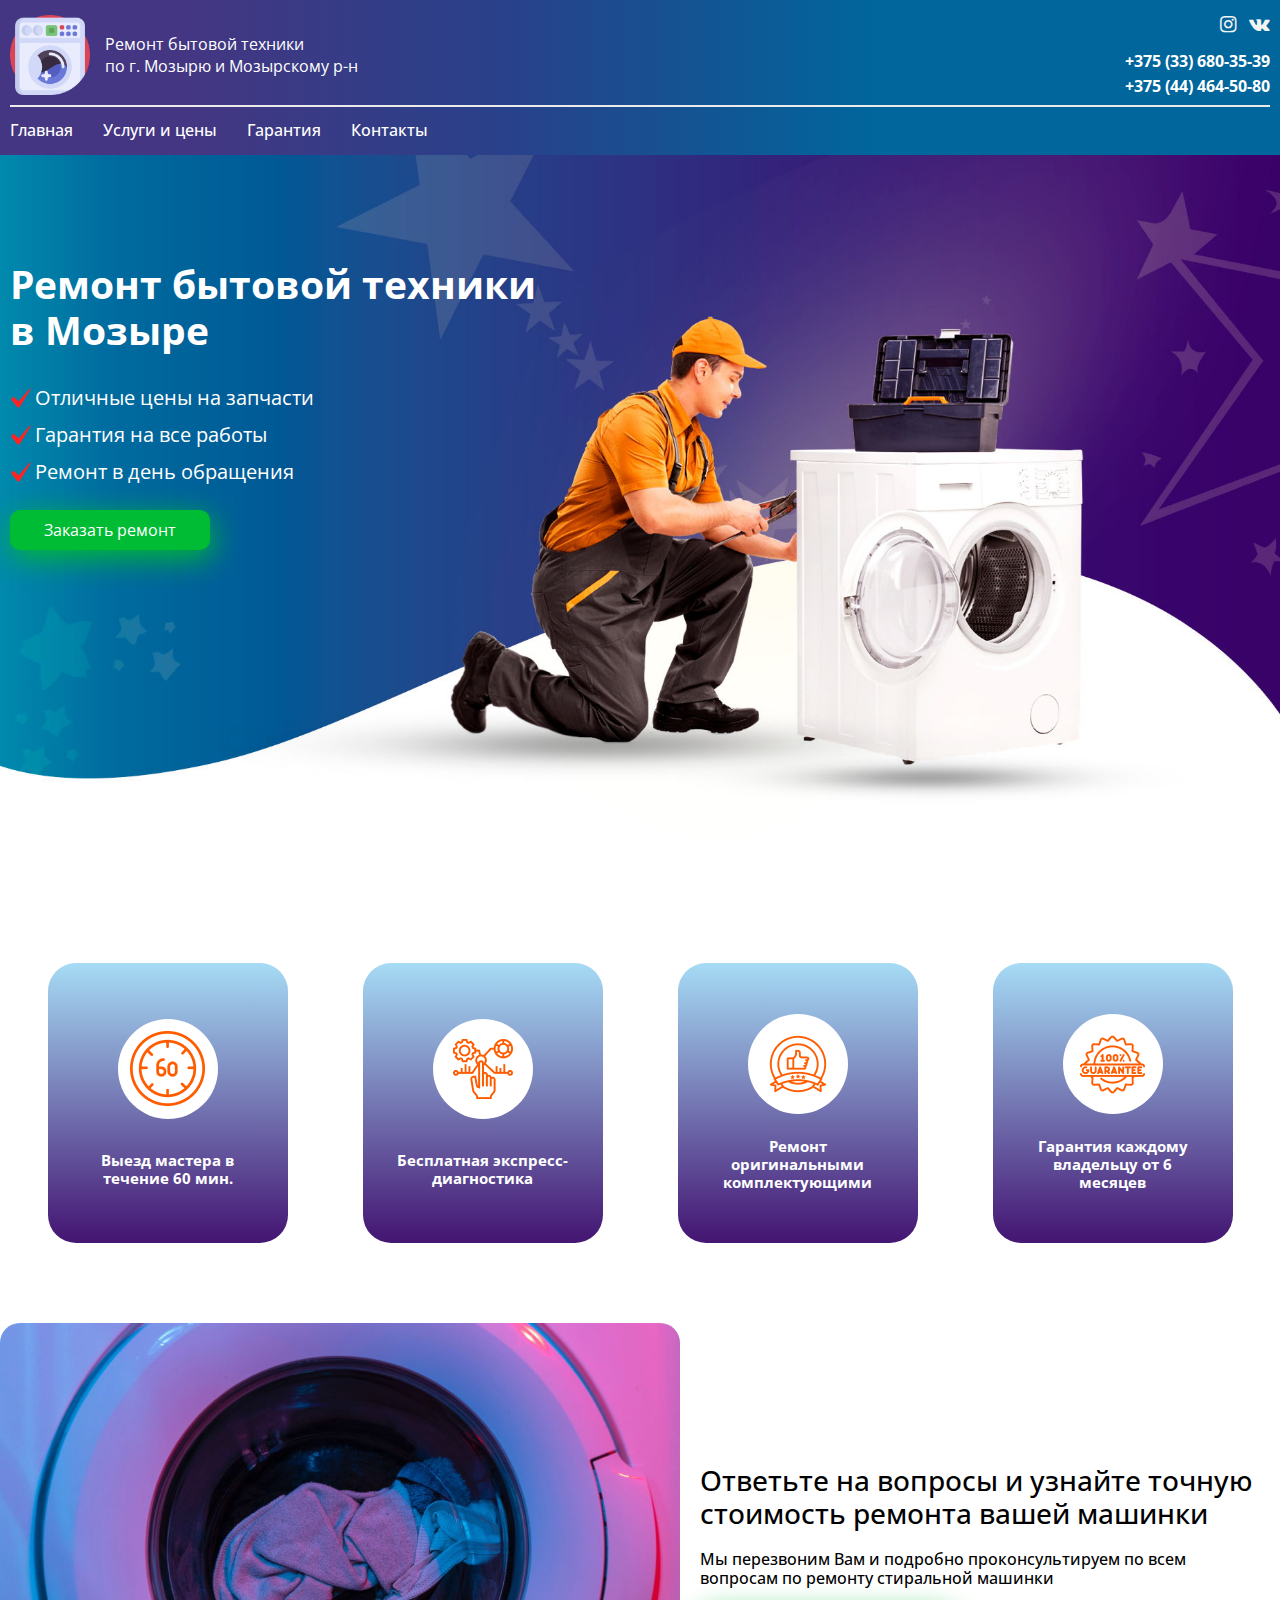
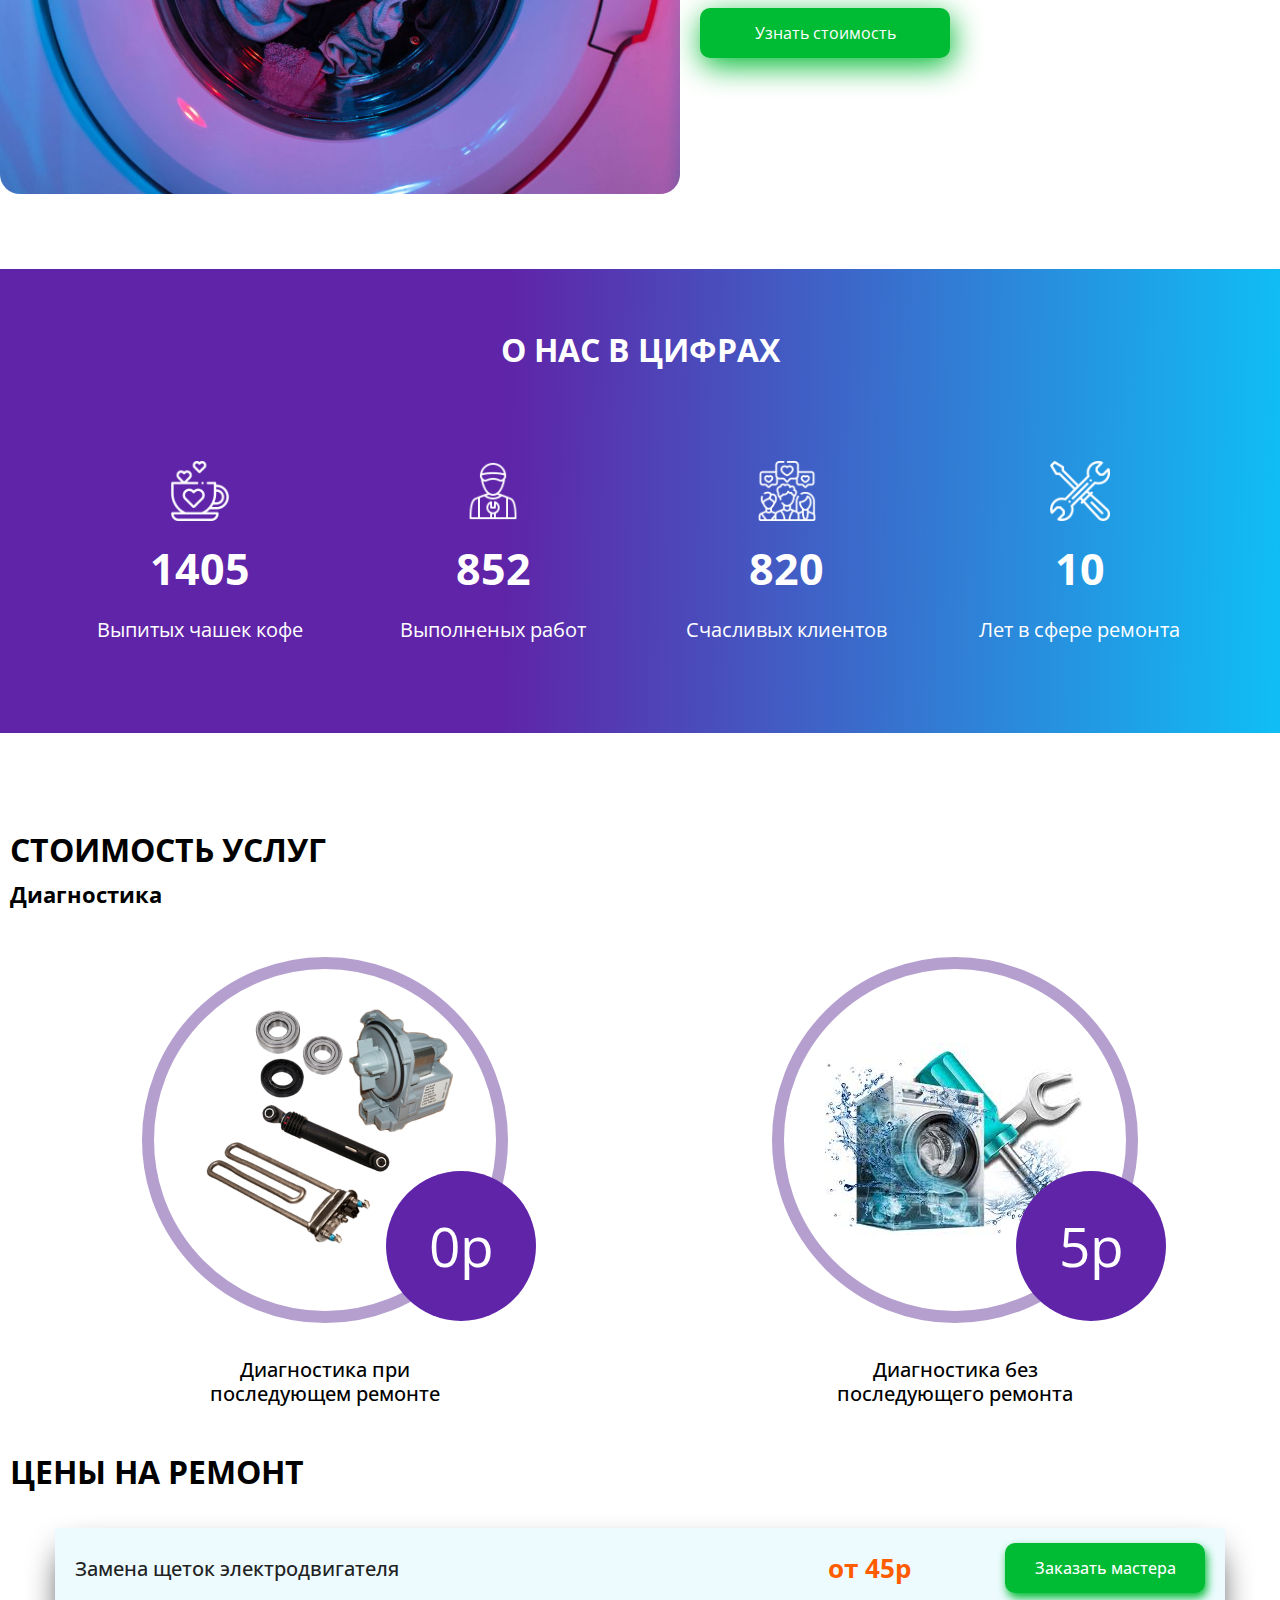
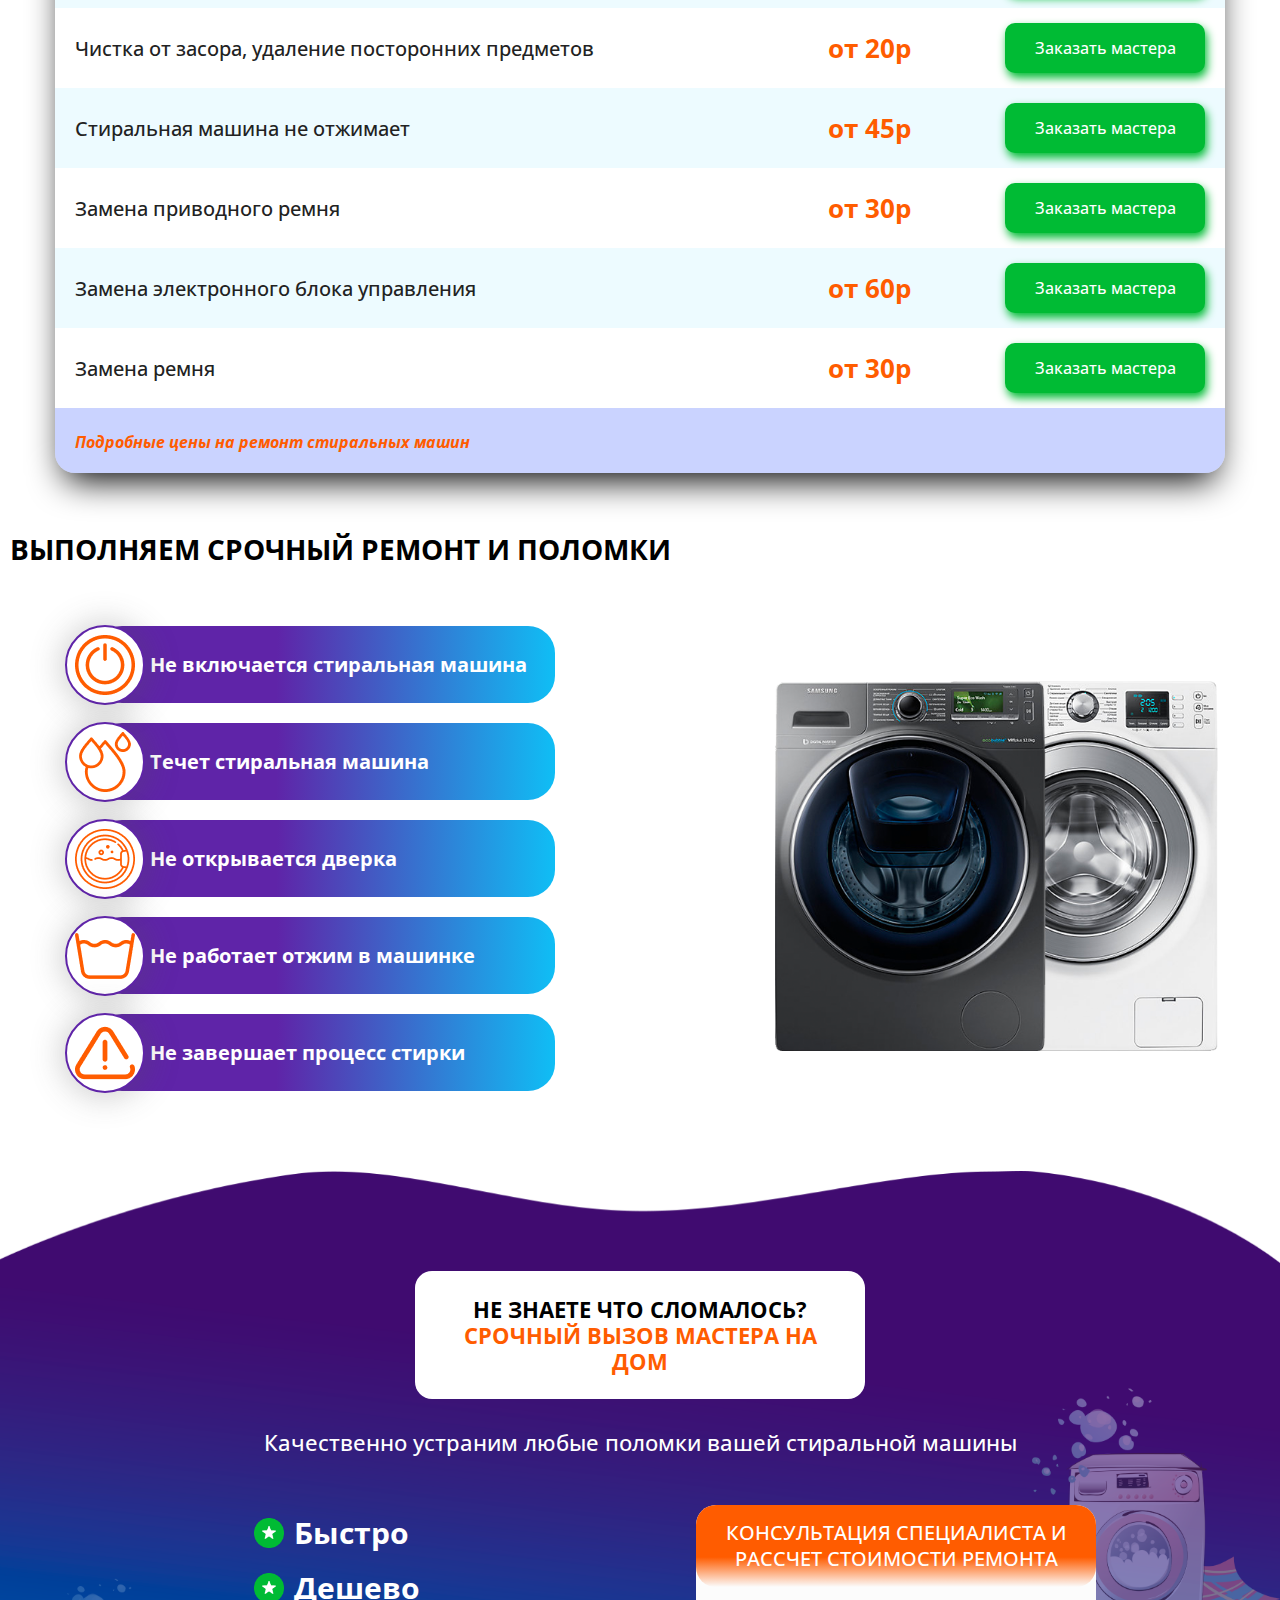
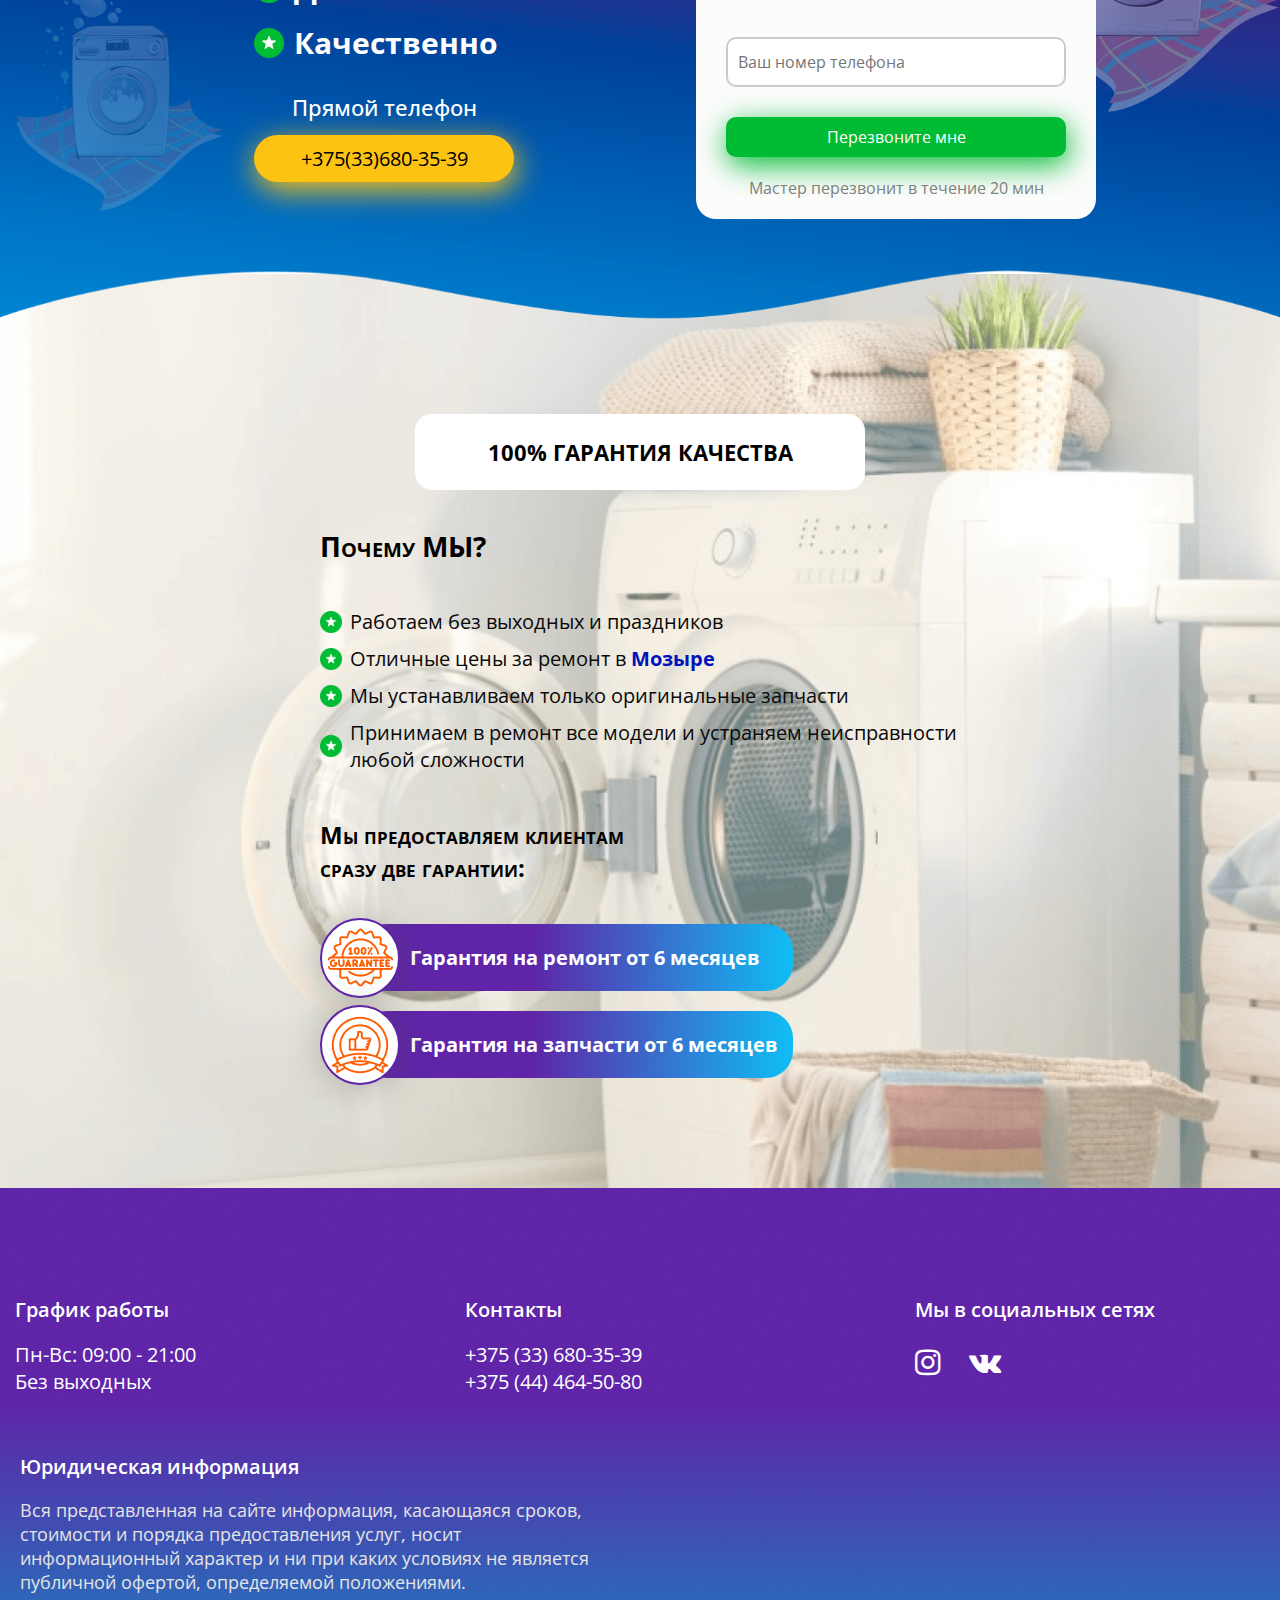
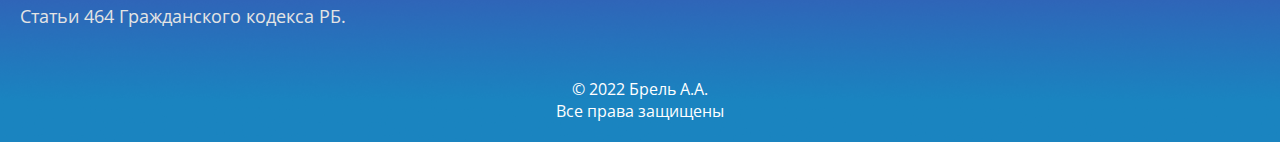
==== commit edd66a24: "numbers" ====
--- a/index.html
+++ b/index.html
@@ -139,12 +139,12 @@
                     </div>
                     <div class="benefits__element ">
                         <img class="benefits__icon " src="img/icons/mechanic.png " alt="Сотрудники ">
-                        <p class="benefits__number ">1832</p>
+                        <p class="benefits__number ">852</p>
                         <p class="benefits__title ">Выполненых работ</p>
                     </div>
                     <div class="benefits__element ">
                         <img class="benefits__icon " src="img/icons/rating.png " alt="Проекты ">
-                        <p class="benefits__number ">1800</p>
+                        <p class="benefits__number ">820</p>
                         <p class="benefits__title ">Счасливых клиентов</p>
                     </div>
                     <div class="benefits__element ">
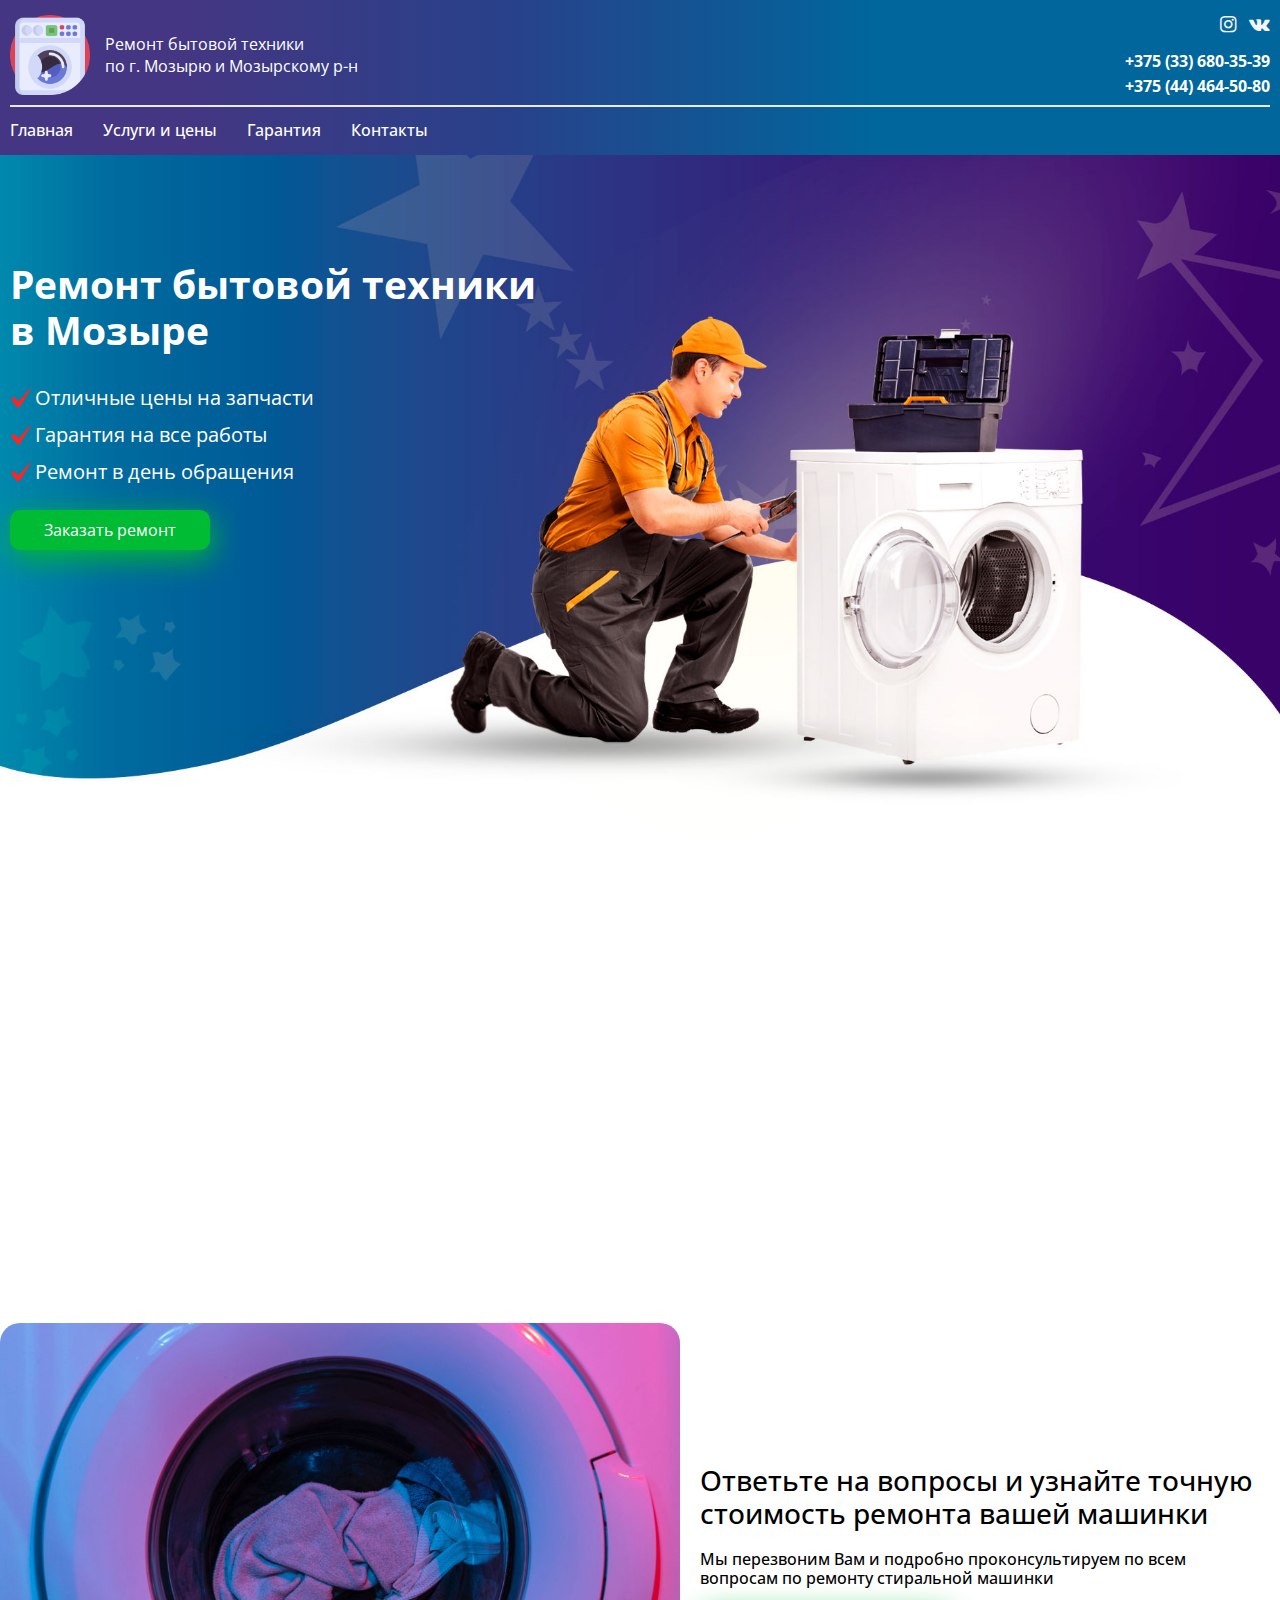
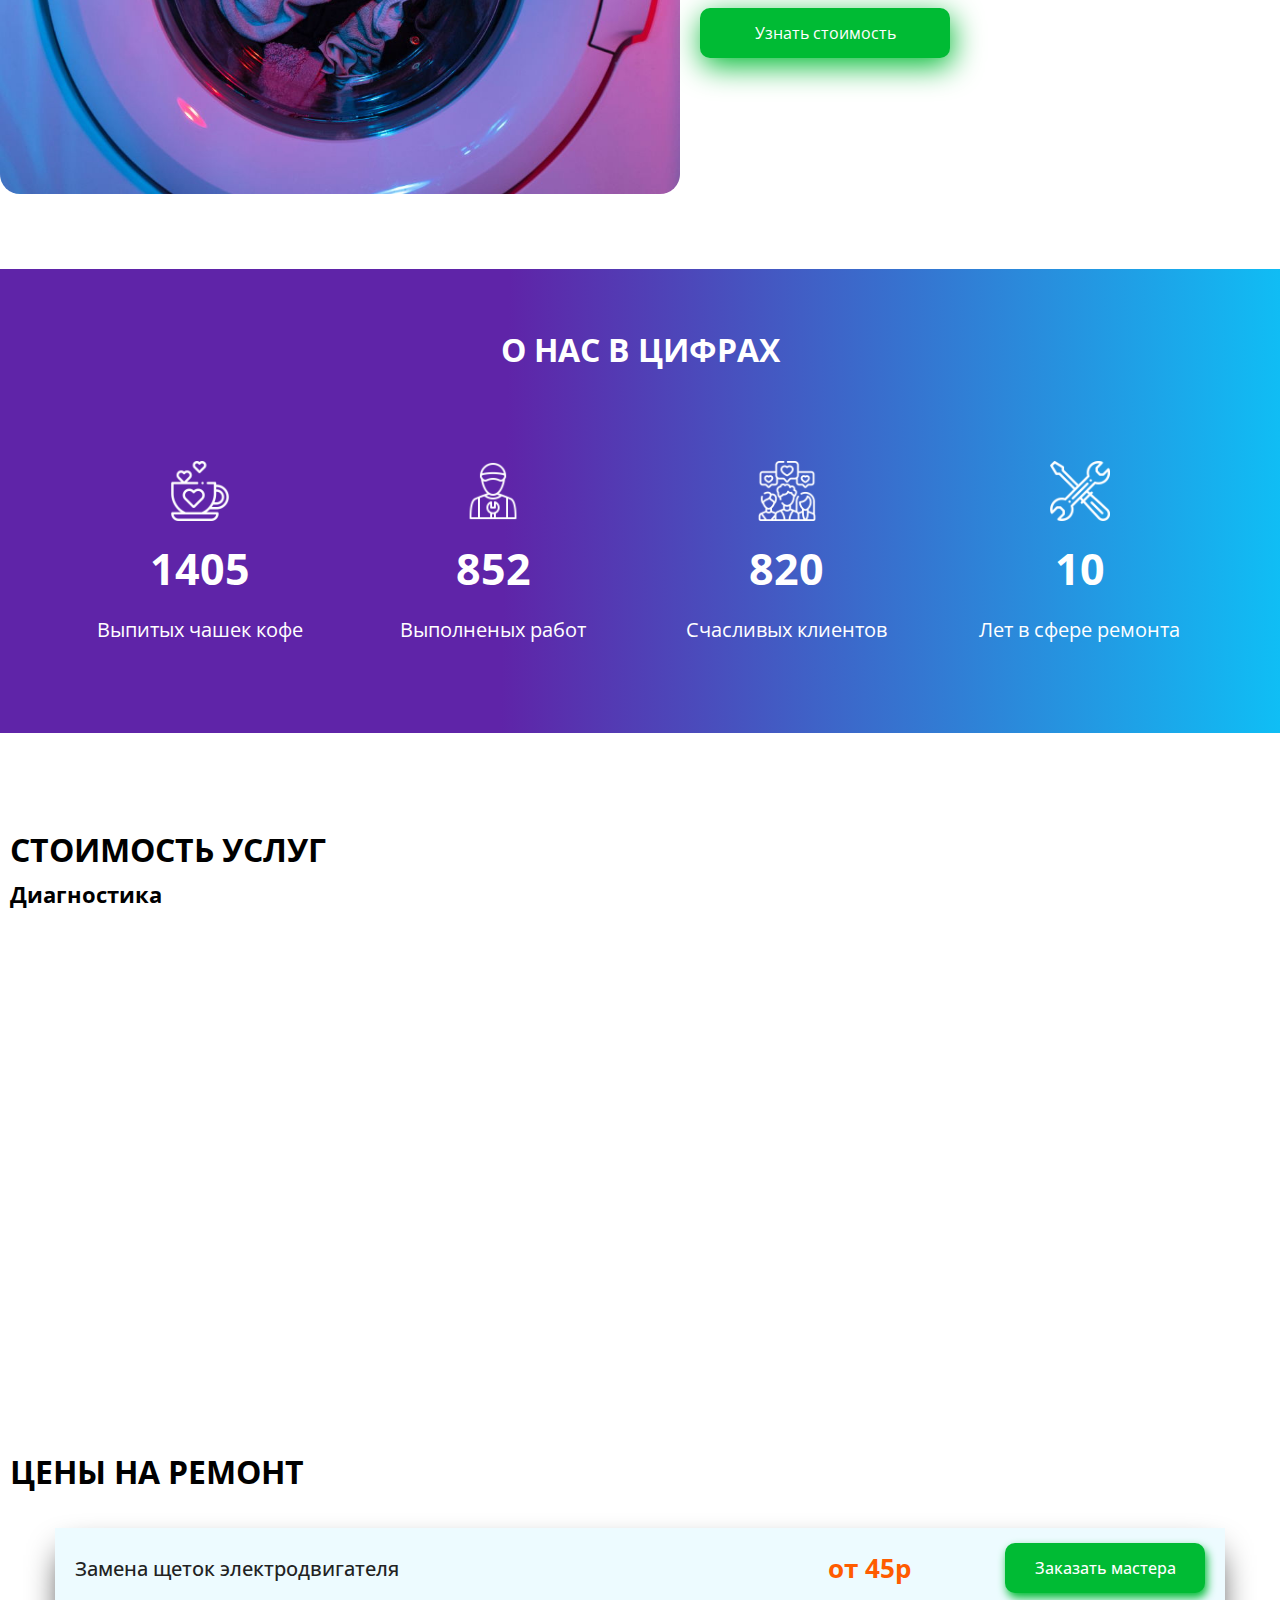
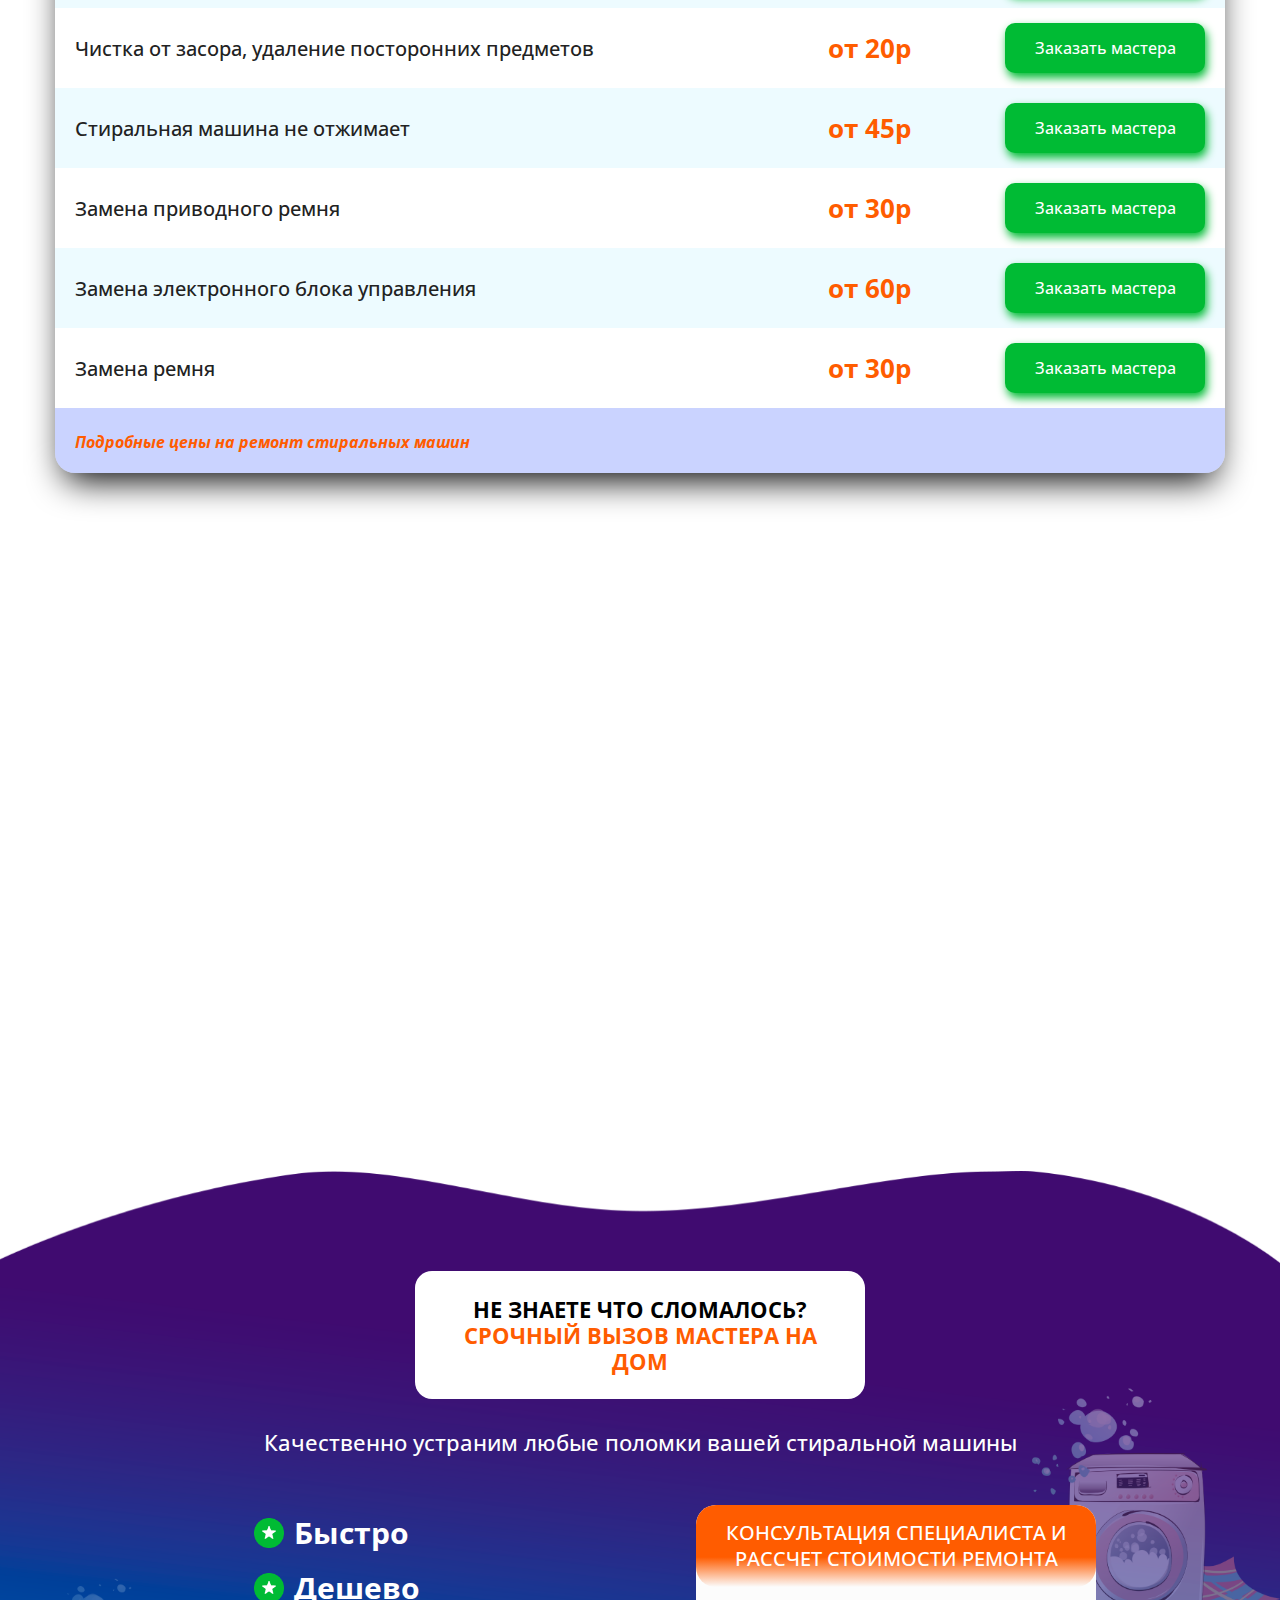
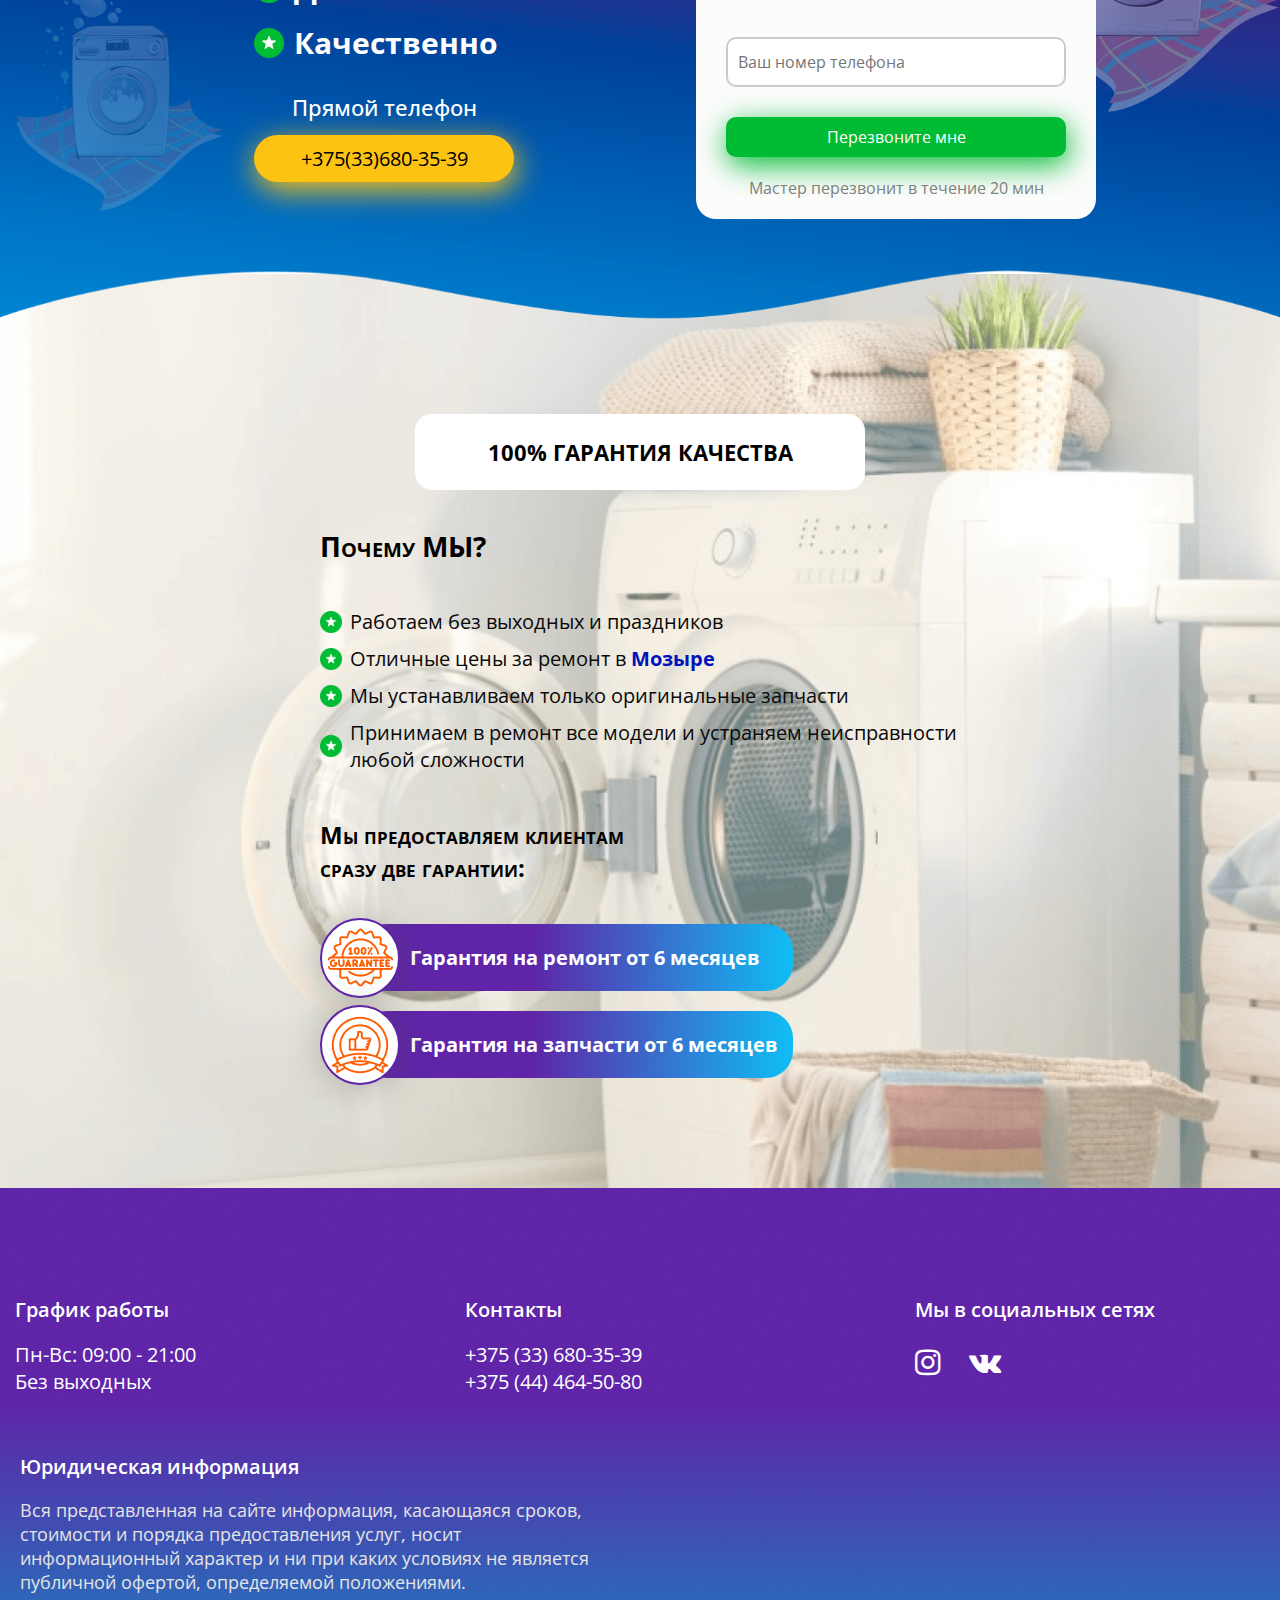
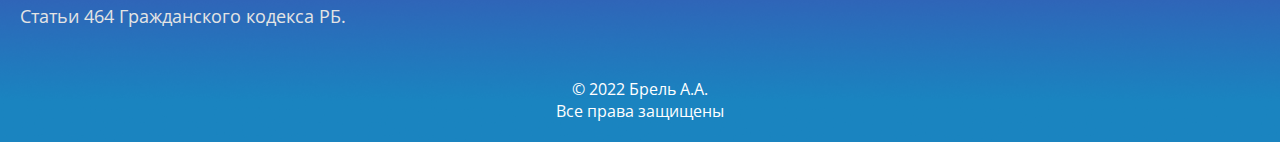
==== commit d534b479: "animation" ====
--- a/index.html
+++ b/index.html
@@ -9,10 +9,13 @@
     <link rel="stylesheet" href="style/normalize.css">
     <link rel="stylesheet" href="//maxcdn.bootstrapcdn.com/font-awesome/4.5.0/css/font-awesome.min.css">
     <link rel="stylesheet" href="style/style.css">
+    <link rel="stylesheet" href="style/animate.css">
     <script src="js/jquery-3.6.0.min.js"></script>
+    <script src="js/wow.min.js"></script>
     <script src="js/menu.js" defer></script>
     <script src="js/spincrement.js"></script>
     <script src="js/main.js" defer></script>
+
 </head>
 
 <body>
@@ -21,7 +24,7 @@
     </div>
 
     <div class=" wrapper ">
-        <header class="header ">
+        <header class="header">
             <div class="header-content ">
                 <div class="header-top ">
                     <div class="header-logo ">
@@ -79,7 +82,7 @@
         </header>
         <main class="main ">
             <section class="hero ">
-                <div class="hero-title ">
+                <div class="hero-title wow bounceInLeft" data-wow-delay="0.7s">
                     <h1>Ремонт бытовой техники <br> в Мозыре</h1>
                     <ul>
                         <li>Отличные цены на запчасти</li>
@@ -89,7 +92,7 @@
                     <a href="tel: +375336803539 " class="heroBtn ">Заказать ремонт</a>
                 </div>
             </section>
-            <section class="trigger ">
+            <section class="trigger wow fadeInUp" data-wow-delay="0.7s">
                 <div class="trigger-content ">
                     <div class="trigger-item ">
                         <div class="trigger-img ">
@@ -158,14 +161,14 @@
                 <h2>Стоимость услуг</h2>
                 <p>Диагностика</p>
                 <div class="pricelist-diagnostics ">
-                    <div class="pricelist-item ">
+                    <div class="pricelist-item wow fadeInLeft" data-wow-delay="0.7s">
                         <div class="pricelist-img ">
                             <img src="img/price1.png " alt=" ">
                             <div class="pricelistimg-price ">0р</div>
                         </div>
                         <h3>Диагностика при последующем ремонте</h3>
                     </div>
-                    <div class="pricelist-item ">
+                    <div class="pricelist-item wow fadeInRight" data-wow-delay="0.7s">
                         <div class="pricelist-img ">
                             <img src="img/price2.png " alt=" ">
                             <div class="pricelistimg-price ">5р</div>
@@ -219,7 +222,7 @@
                 </div>
 
             </section>
-            <section class="quick-repair-list ">
+            <section class="quick-repair-list wow fadeInUpBig" data-wow-delay="0.7s">
                 <h2>ВЫПОЛНЯЕМ СРОЧНЫЙ РЕМОНТ И ПОЛОМКИ</h2>
                 <div class="list-content ">
                     <div class="list-content-block1 ">
@@ -322,6 +325,9 @@
             </div>
         </footer>
     </div>
+    <script>
+        new WOW().init();
+    </script>
 </body>
 
 </html>--- a/style/style.css
+++ b/style/style.css
@@ -1297,6 +1297,13 @@
   color: #FFFFFF;
   font-size: 30px;
   margin-right: 20px;
+  -webkit-transition: all 0.2s ease;
+  transition: all 0.2s ease;
+}
+
+.footer .footer-content .footer-item a:hover {
+  color: #fdc312;
+  text-decoration: none;
 }
 
 .footer .footer-content .footer-item .footer-num {
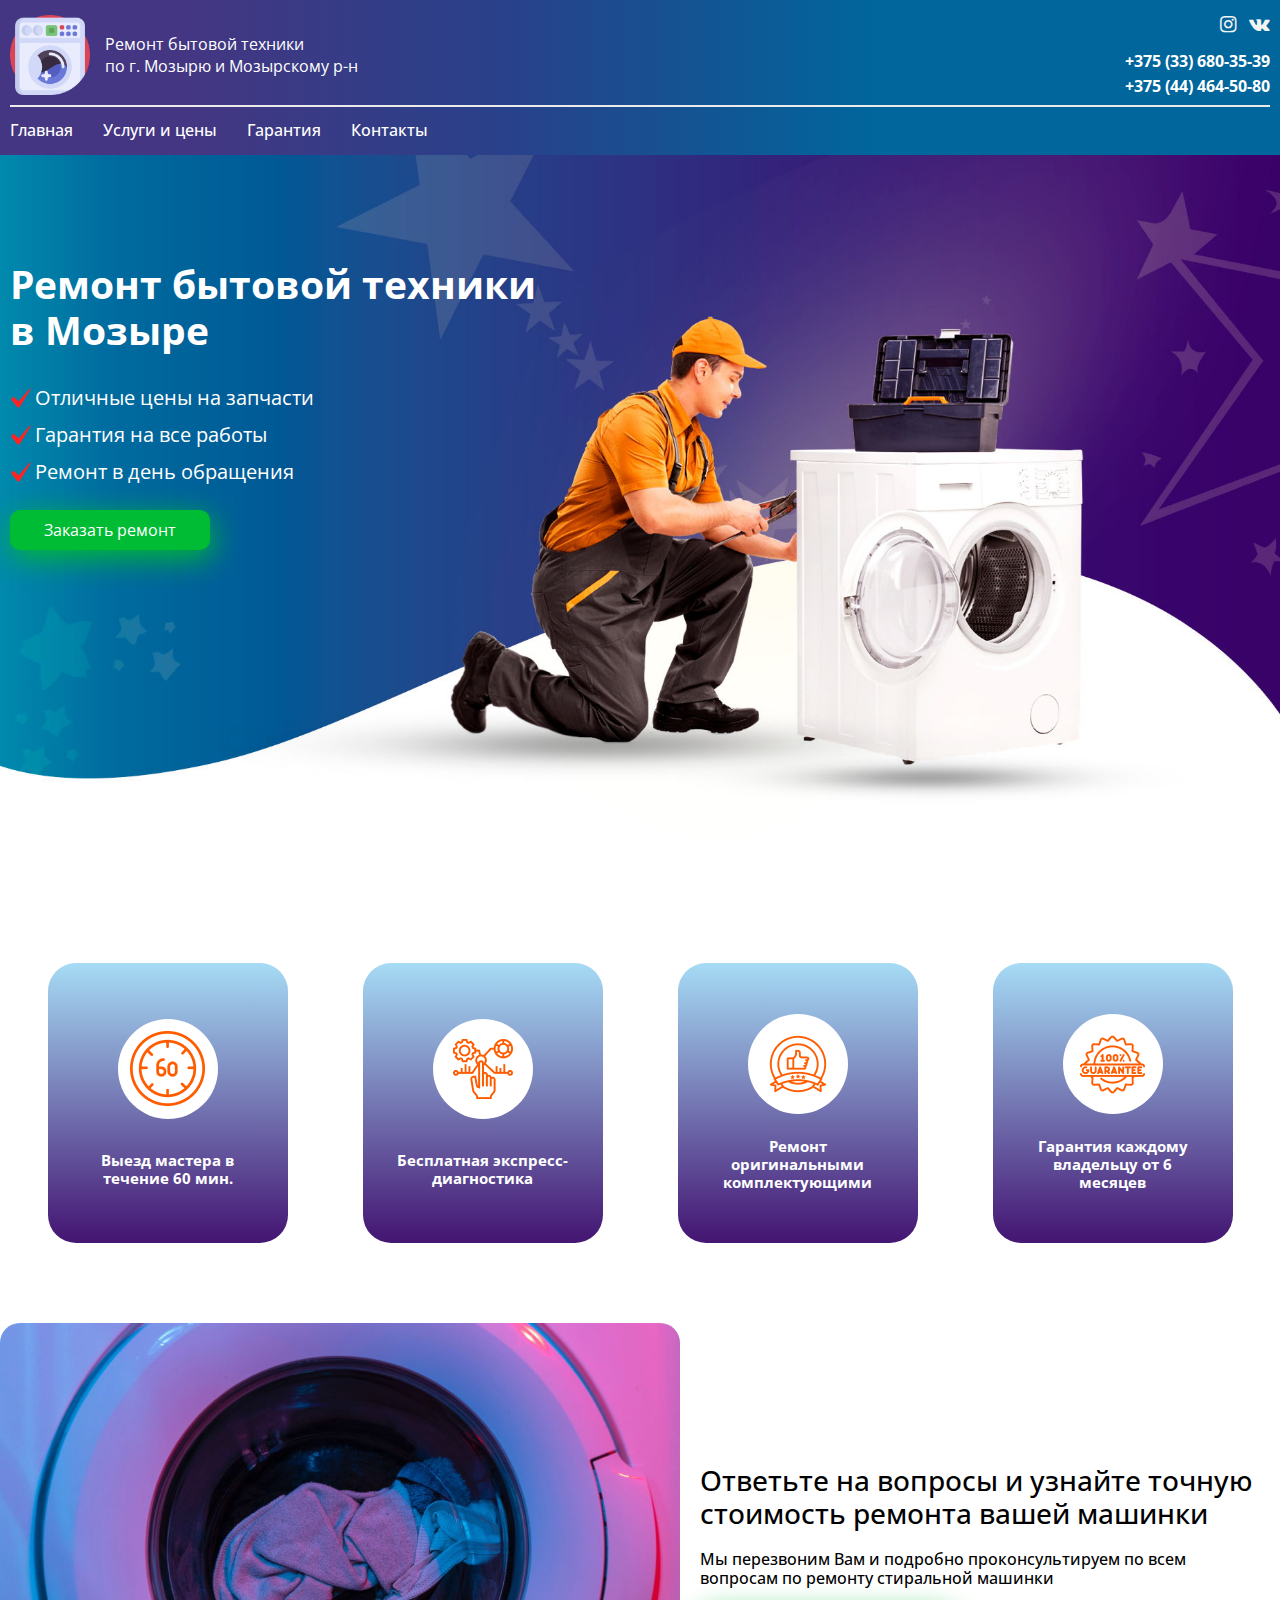
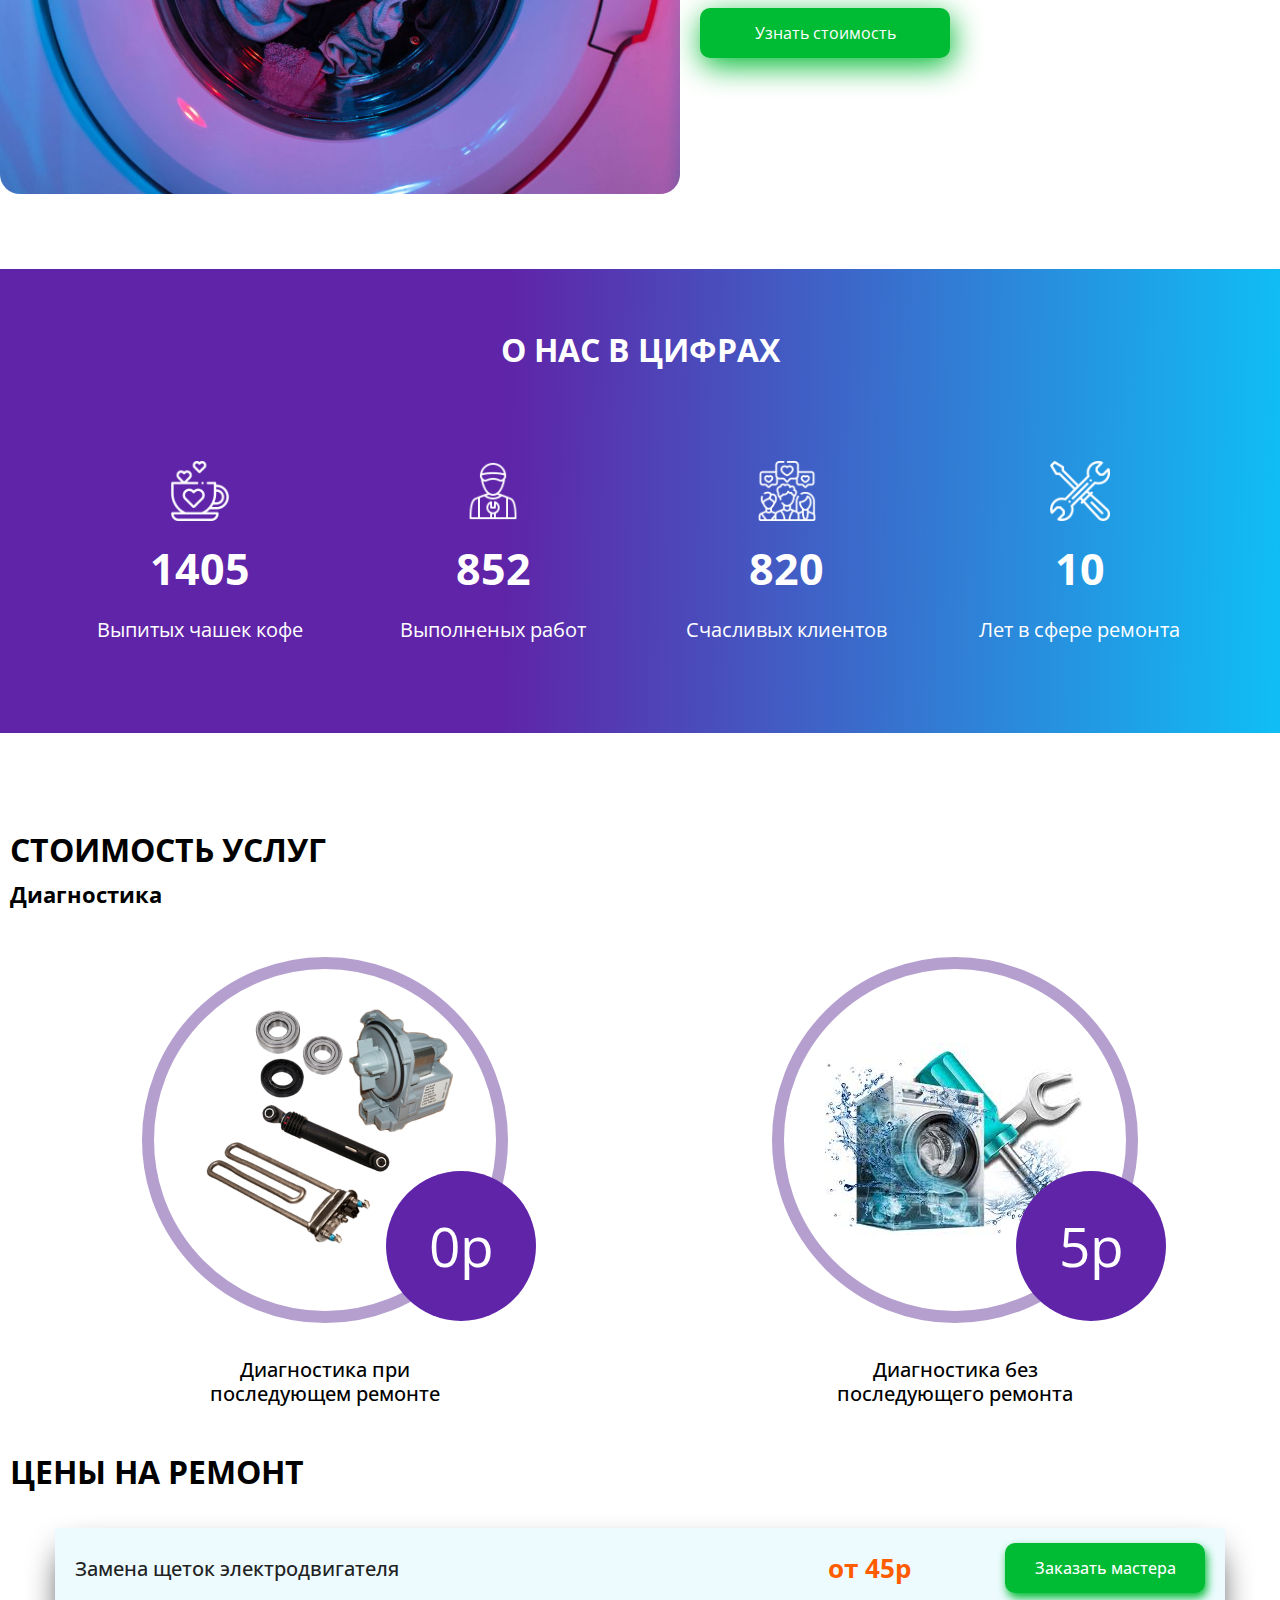
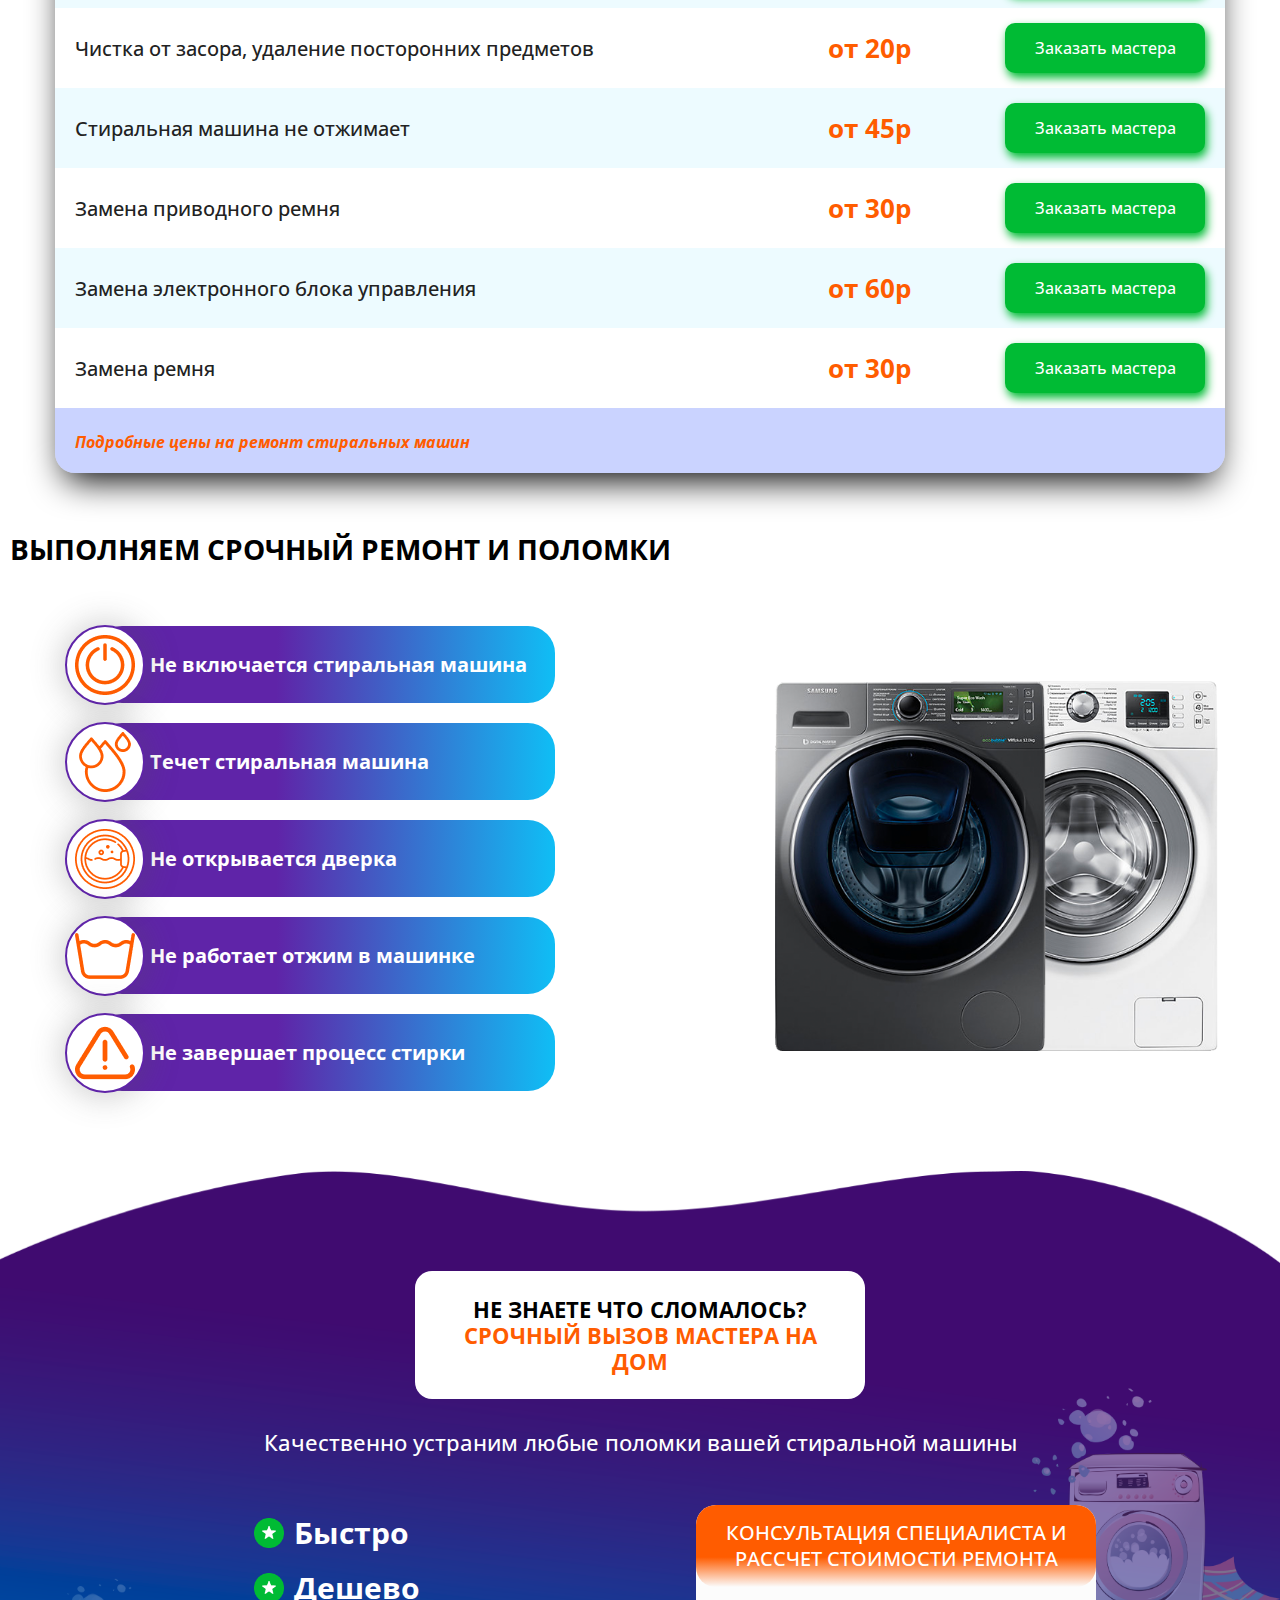
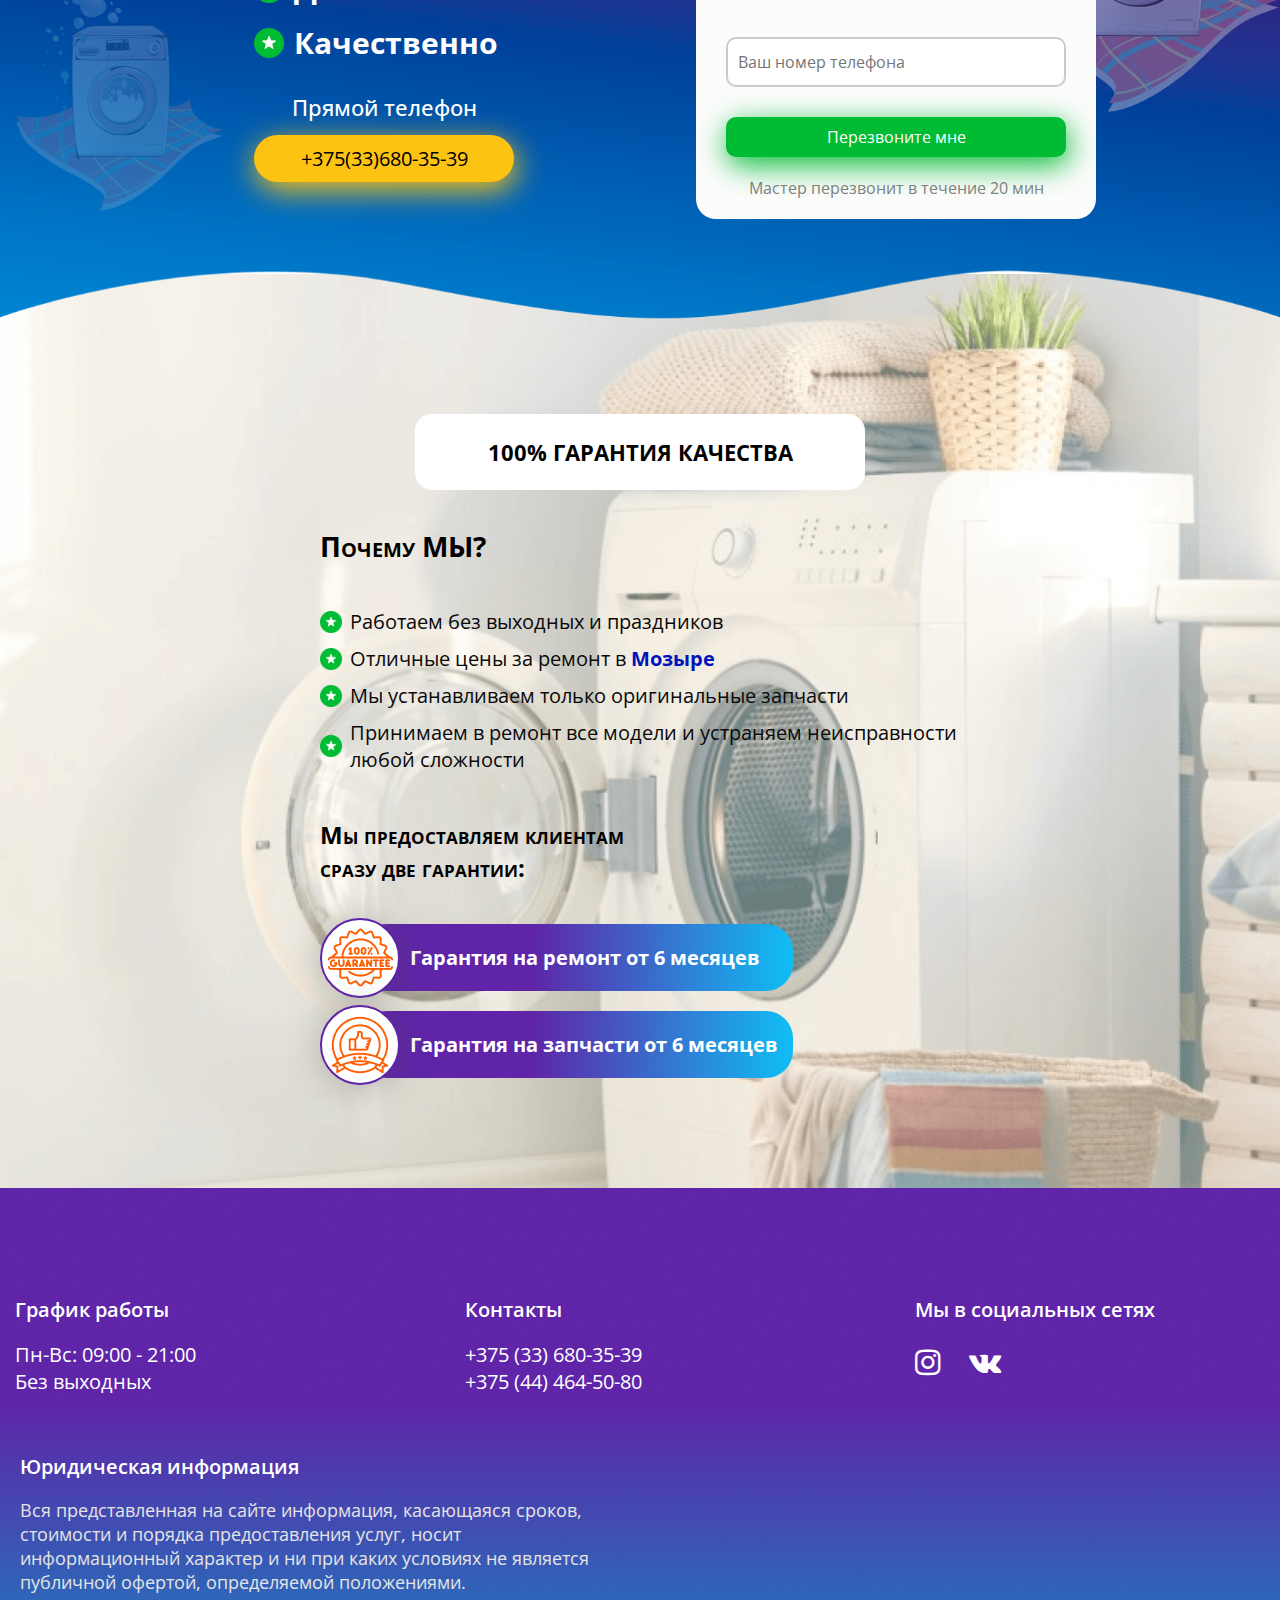
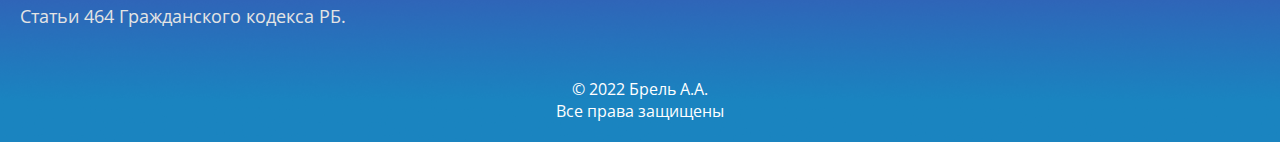
==== commit 57391723: "delete animation" ====
--- a/index.html
+++ b/index.html
@@ -82,7 +82,7 @@
         </header>
         <main class="main ">
             <section class="hero ">
-                <div class="hero-title wow bounceInLeft" data-wow-delay="0.7s">
+                <div class="hero-title">
                     <h1>Ремонт бытовой техники <br> в Мозыре</h1>
                     <ul>
                         <li>Отличные цены на запчасти</li>
@@ -92,7 +92,7 @@
                     <a href="tel: +375336803539 " class="heroBtn ">Заказать ремонт</a>
                 </div>
             </section>
-            <section class="trigger wow fadeInUp" data-wow-delay="0.7s">
+            <section class="trigger">
                 <div class="trigger-content ">
                     <div class="trigger-item ">
                         <div class="trigger-img ">
@@ -161,14 +161,14 @@
                 <h2>Стоимость услуг</h2>
                 <p>Диагностика</p>
                 <div class="pricelist-diagnostics ">
-                    <div class="pricelist-item wow fadeInLeft" data-wow-delay="0.7s">
+                    <div class="pricelist-item">
                         <div class="pricelist-img ">
                             <img src="img/price1.png " alt=" ">
                             <div class="pricelistimg-price ">0р</div>
                         </div>
                         <h3>Диагностика при последующем ремонте</h3>
                     </div>
-                    <div class="pricelist-item wow fadeInRight" data-wow-delay="0.7s">
+                    <div class="pricelist-item">
                         <div class="pricelist-img ">
                             <img src="img/price2.png " alt=" ">
                             <div class="pricelistimg-price ">5р</div>
@@ -222,7 +222,7 @@
                 </div>
 
             </section>
-            <section class="quick-repair-list wow fadeInUpBig" data-wow-delay="0.7s">
+            <section class="quick-repair-list">
                 <h2>ВЫПОЛНЯЕМ СРОЧНЫЙ РЕМОНТ И ПОЛОМКИ</h2>
                 <div class="list-content ">
                     <div class="list-content-block1 ">
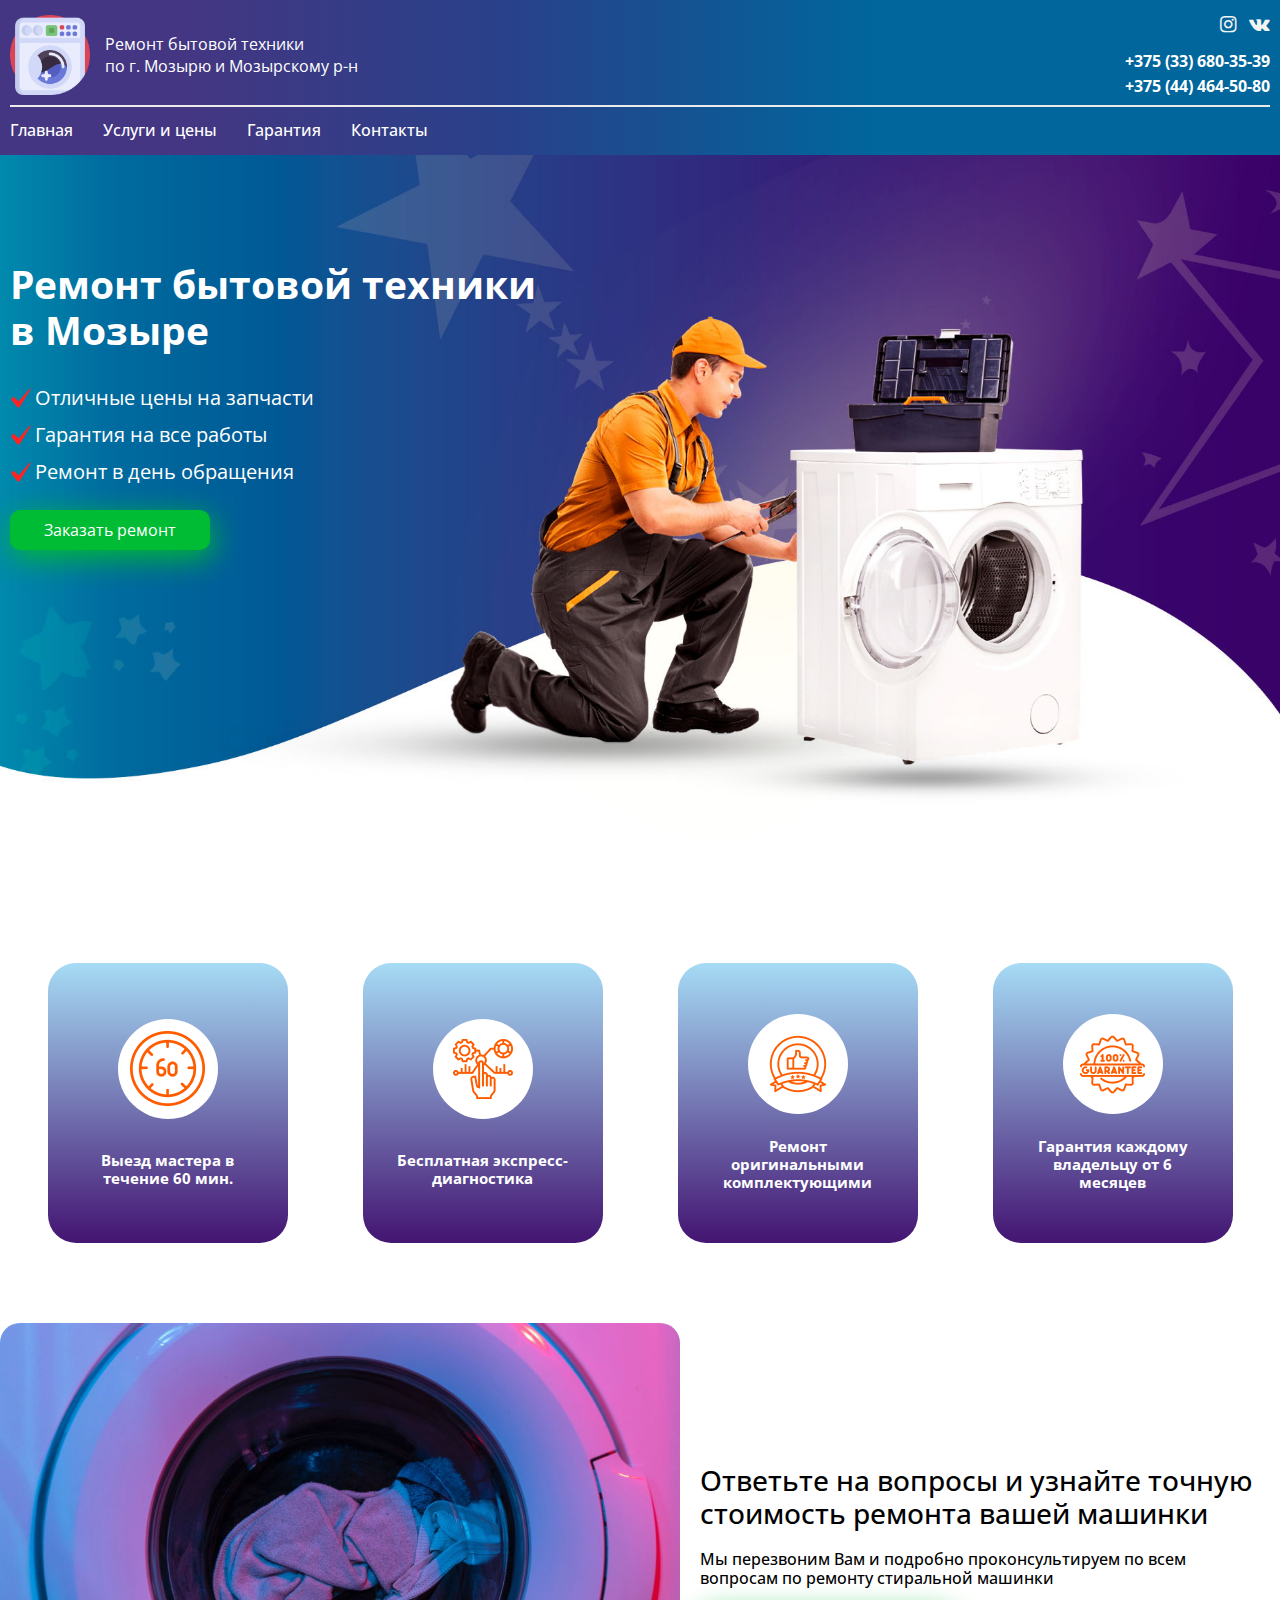
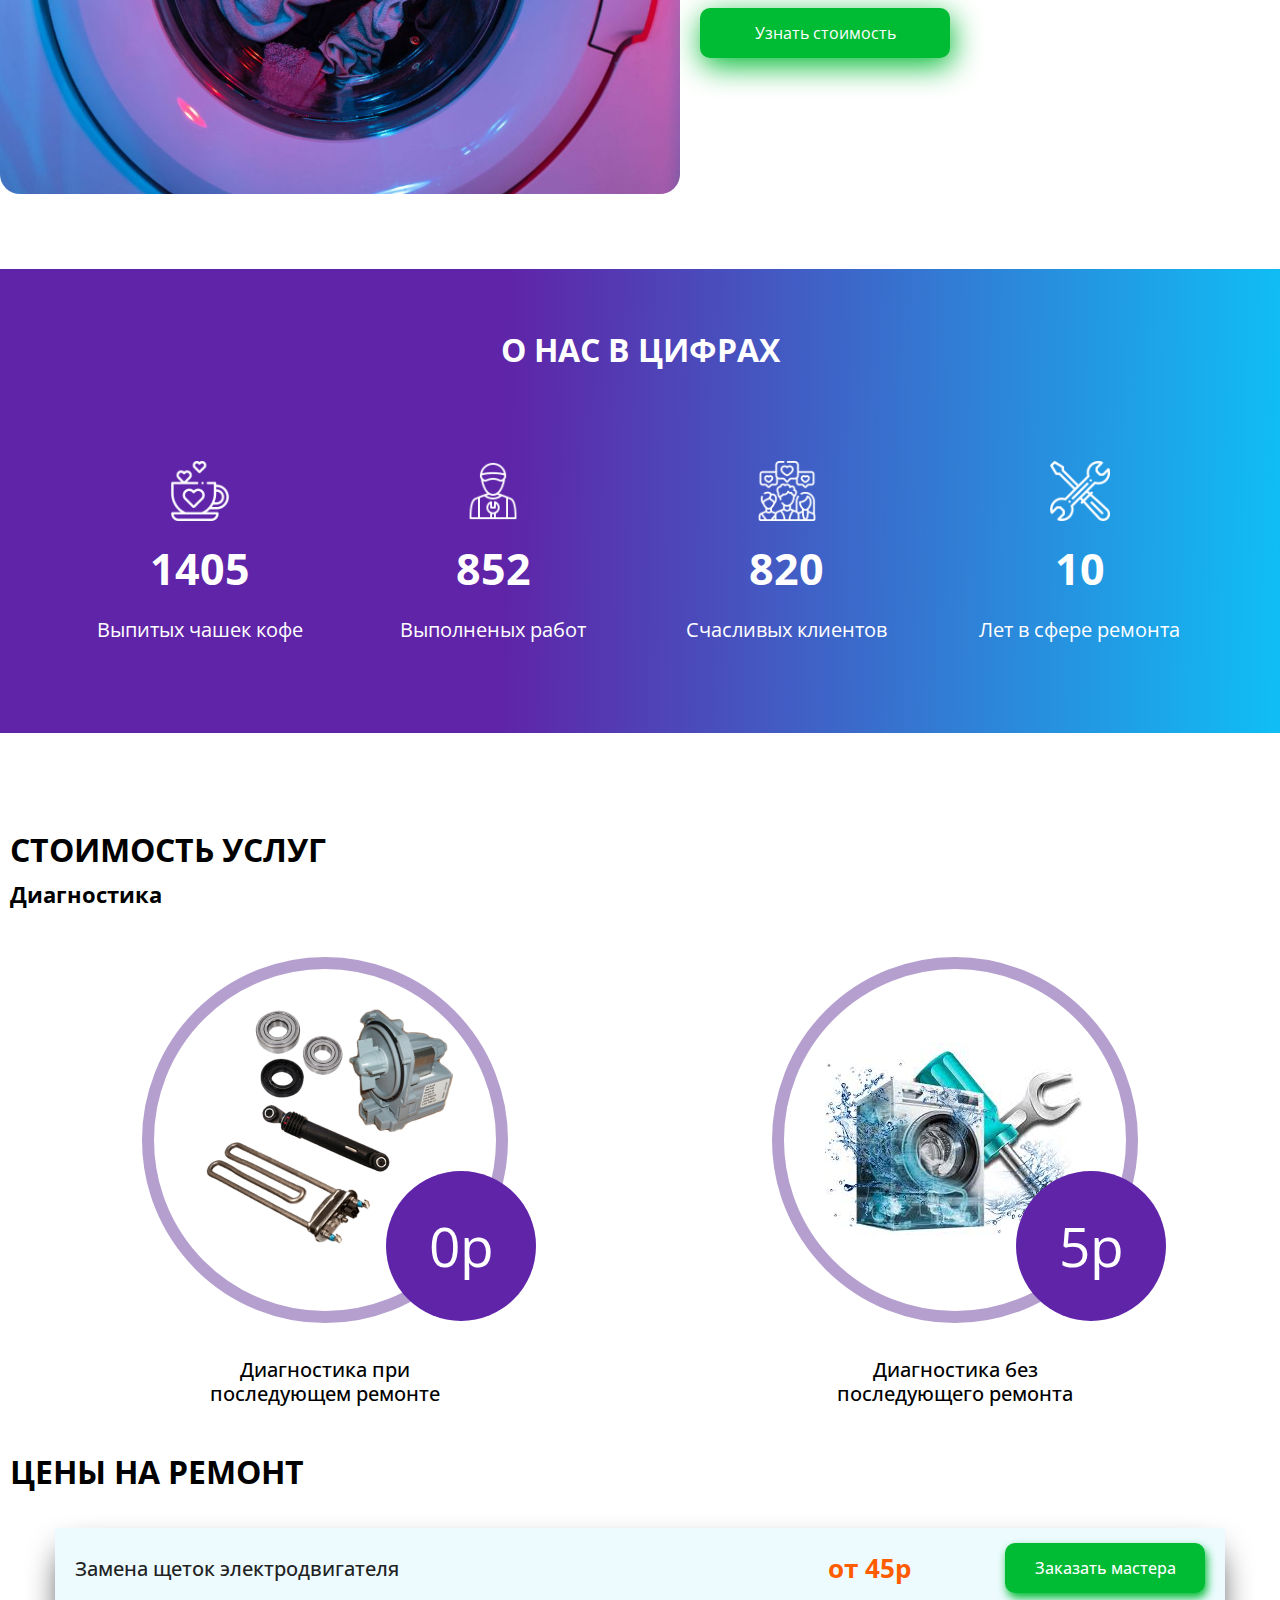
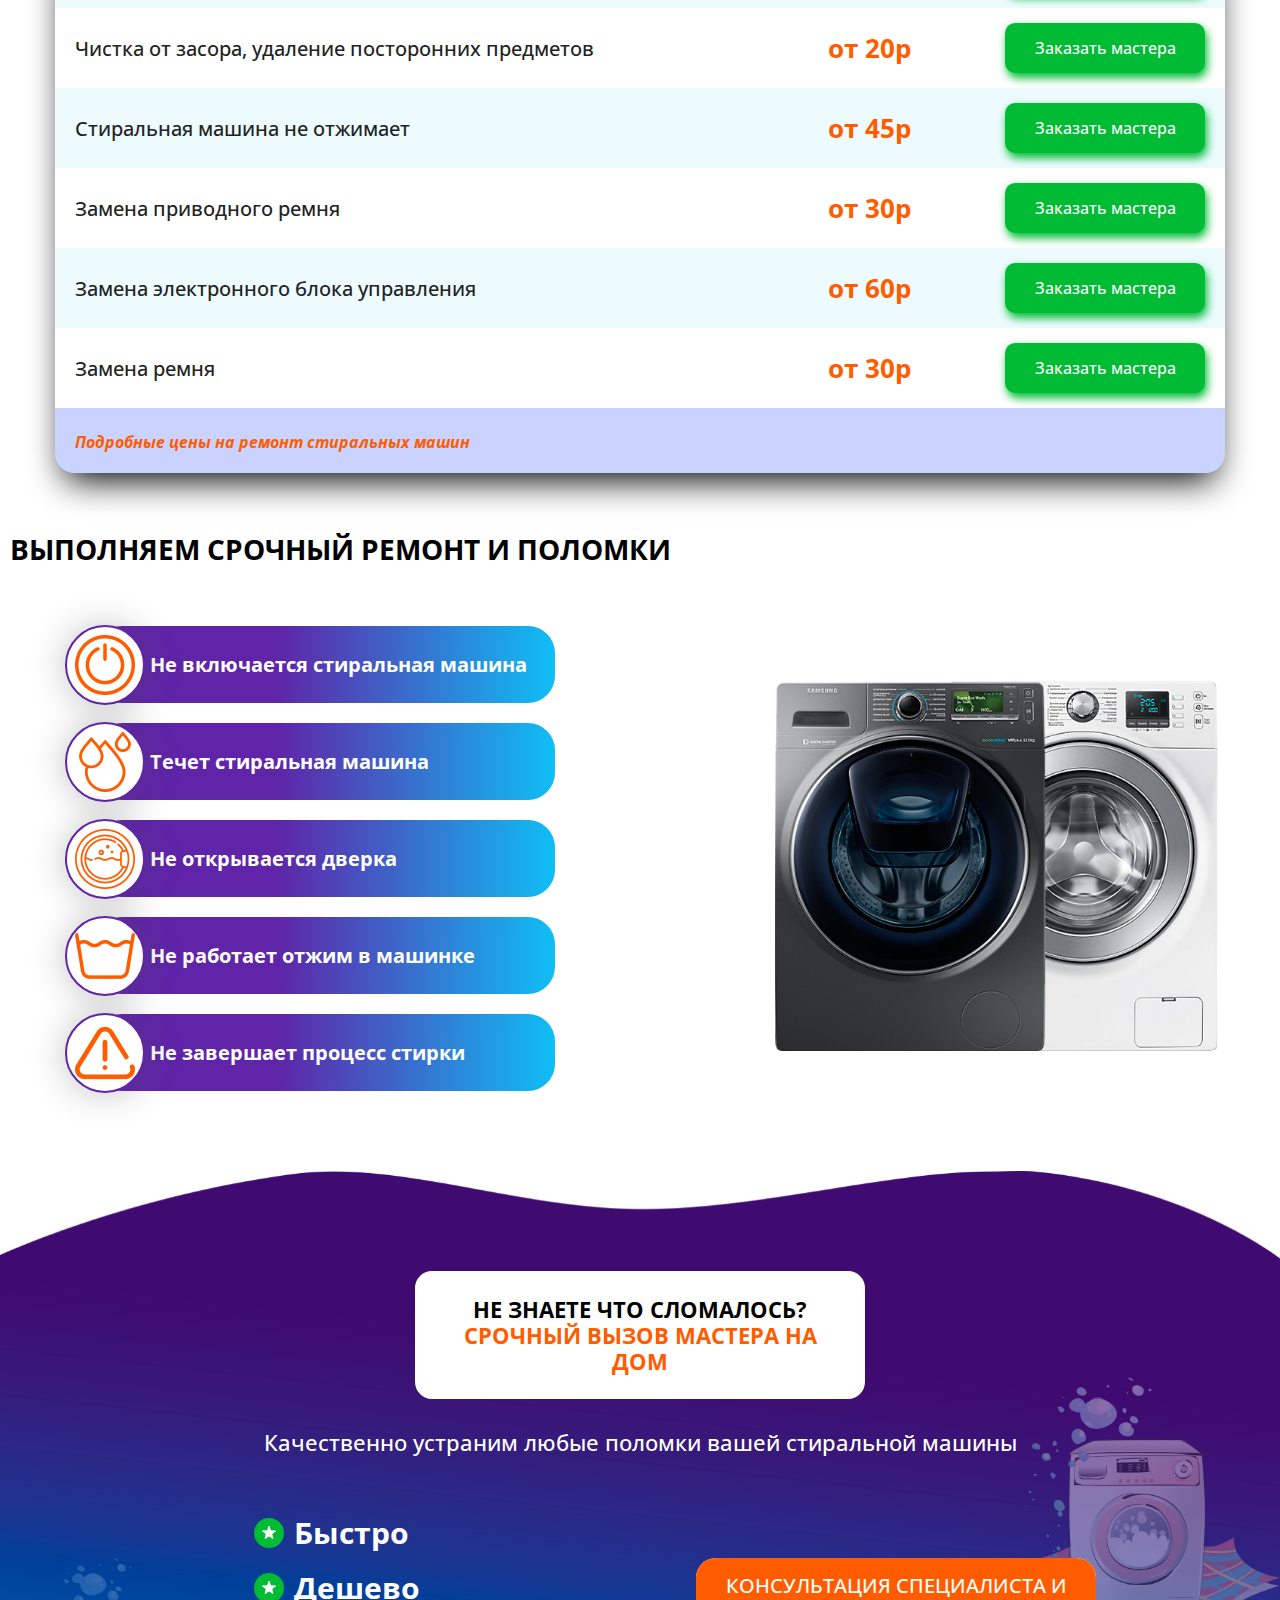
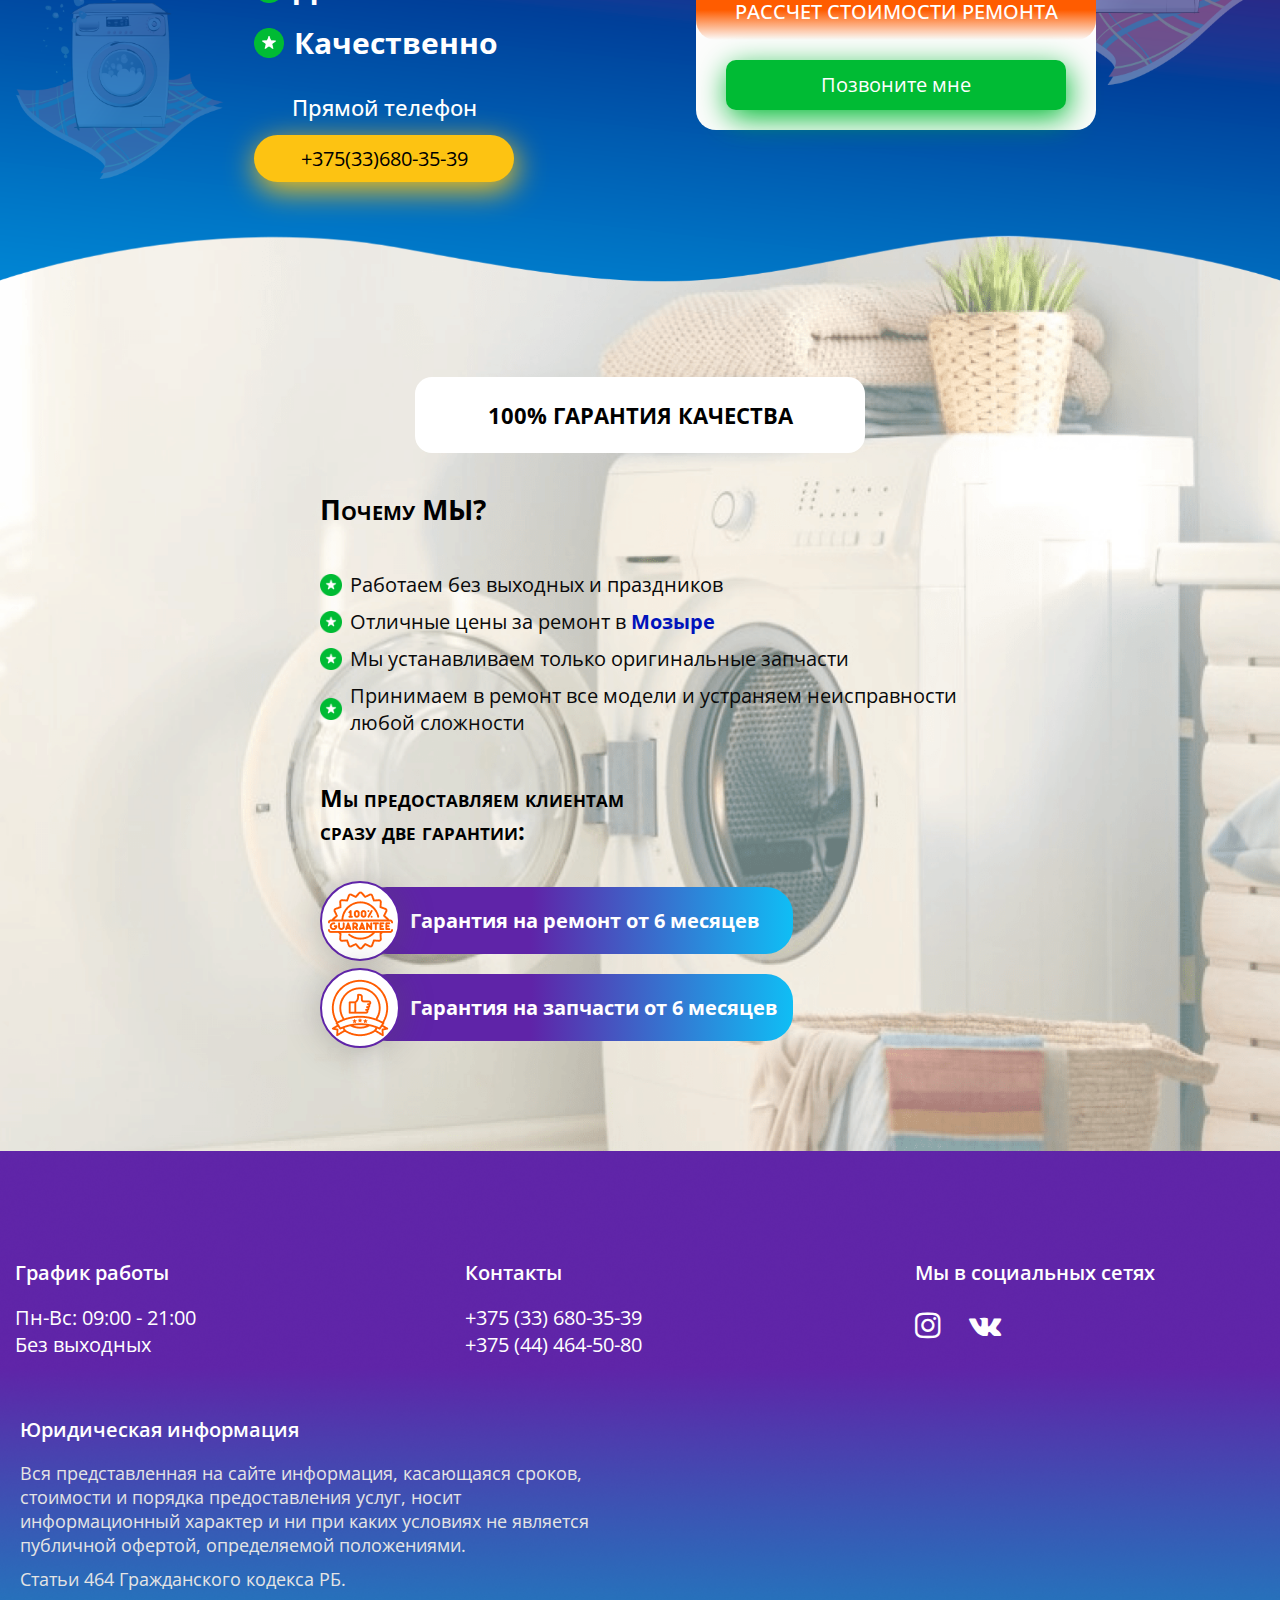
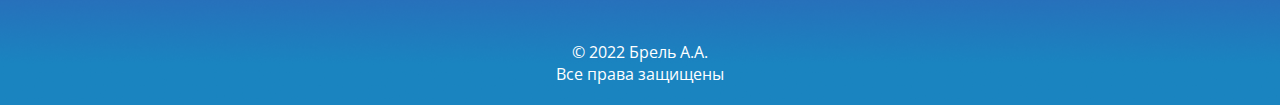
==== commit 484289d8: "delete files and edit page index.html" ====
--- a/index.html
+++ b/index.html
@@ -6,12 +6,12 @@
     <meta http-equiv="X-UA-Compatible" content="IE=edge">
     <meta name="viewport" content="width=device-width, initial-scale=1.0">
     <title>Главная</title>
+    <link rel="shortcut icon" href="img/icons/logo.png" type="image/png">
     <link rel="stylesheet" href="style/normalize.css">
     <link rel="stylesheet" href="//maxcdn.bootstrapcdn.com/font-awesome/4.5.0/css/font-awesome.min.css">
+    <link rel="stylesheet" href="style/headerFooter.css">
     <link rel="stylesheet" href="style/style.css">
-    <link rel="stylesheet" href="style/animate.css">
     <script src="js/jquery-3.6.0.min.js"></script>
-    <script src="js/wow.min.js"></script>
     <script src="js/menu.js" defer></script>
     <script src="js/spincrement.js"></script>
     <script src="js/main.js" defer></script>
@@ -22,7 +22,6 @@
     <div id="preloader" class="preloader">
         <div id="loader" class="loader"></div>
     </div>
-
     <div class=" wrapper ">
         <header class="header">
             <div class="header-content ">
@@ -55,10 +54,10 @@
                     <button type="button " class="closeBtn " aria-hidden="true " data-toggle="offcanvas " id="off-canvas-close-btn ">x</button>
                     <nav class="header__menu ">
                         <ul class="menu__list ">
-                            <li><a class="menu__link " href="## ">Главная</a></li>
-                            <li><a class="menu__link " href="## ">Услуги и цены</a></li>
-                            <li><a class="menu__link " href="## ">Гарантия</a></li>
-                            <li><a class="menu__link " href="## ">Контакты</a></li>
+                            <li><a class="menu__link " href="index.html">Главная</a></li>
+                            <li><a class="menu__link " href="servicesPrices.html">Услуги и цены</a></li>
+                            <li><a class="menu__link " href="#garant">Гарантия</a></li>
+                            <li><a class="menu__link " href="#footer">Контакты</a></li>
                         </ul>
                     </nav>
                     <div class="header-contact menu-contact ">
@@ -81,7 +80,7 @@
             </div>
         </header>
         <main class="main ">
-            <section class="hero ">
+            <section class="hero">
                 <div class="hero-title">
                     <h1>Ремонт бытовой техники <br> в Мозыре</h1>
                     <ul>
@@ -120,7 +119,7 @@
                     </div>
                 </div>
             </section>
-            <section class="answer-question ">
+            <section class="answer-question">
                 <div class="answer-question-content ">
                     <div class="answer-question-img ">
                         <img src="img/bg.jpg " alt=" ">
@@ -132,7 +131,7 @@
                     </div>
                 </div>
             </section>
-            <section class="benefits ">
+            <section class="benefits">
                 <div class="benefits__inner ">
                     <h2 class="benefits__header "> О нас в цифрах </h2>
                     <div class="benefits__element ">
@@ -157,7 +156,7 @@
                     </div>
                 </div>
             </section>
-            <section class="pricelist ">
+            <section class="pricelist">
                 <h2>Стоимость услуг</h2>
                 <p>Диагностика</p>
                 <div class="pricelist-diagnostics ">
@@ -183,33 +182,33 @@
                             <tr>
                                 <td>Замена щеток электродвигателя </td>
                                 <td>от 45р</td>
-                                <td><a class="btnOrder " href="tel: +375336803539 ">Заказать мастера</a></td>
+                                <td><a class="btnOrder " href="tel: +375336803539">Заказать мастера</a></td>
                             </tr>
                             <tr>
                                 <td>Чистка от засора, удаление посторонних предметов</td>
                                 <td>от 20р</td>
-                                <td><a class="btnOrder " href="tel: +375336803539 ">Заказать мастера</a></td>
+                                <td><a class="btnOrder " href="tel: +375336803539">Заказать мастера</a></td>
                             </tr>
 
                             <tr>
                                 <td>Стиральная машина не отжимает </td>
                                 <td>от 45р</td>
-                                <td><a class="btnOrder " href="tel: +375336803539 ">Заказать мастера</a></td>
+                                <td><a class="btnOrder " href="tel: +375336803539">Заказать мастера</a></td>
                             </tr>
                             <tr>
                                 <td>Замена приводного ремня</td>
                                 <td>от 30р</td>
-                                <td><a class="btnOrder " href="tel: +375336803539 ">Заказать мастера</a></td>
+                                <td><a class="btnOrder " href="tel: +375336803539">Заказать мастера</a></td>
                             </tr>
                             <tr>
                                 <td>Замена электронного блока управления</td>
                                 <td>от 60р</td>
-                                <td><a class="btnOrder " href="tel: +375336803539 ">Заказать мастера</a></td>
+                                <td><a class="btnOrder " href="tel: +375336803539">Заказать мастера</a></td>
                             </tr>
                             <tr>
                                 <td>Замена ремня</td>
                                 <td>от 30р</td>
-                                <td><a class="btnOrder " href="tel: +375336803539 ">Заказать мастера</a></td>
+                                <td><a class="btnOrder " href="tel: +375336803539">Заказать мастера</a></td>
                             </tr>
                         </tbody>
                         <tfoot>
@@ -239,7 +238,7 @@
                     </div>
                 </div>
             </section>
-            <section class="urgent-repair ">
+            <section class="urgent-repair">
                 <div class="urgent-repair-content ">
                     <div class="urgent-repair-title ">
                         <h2>НЕ ЗНАЕТЕ ЧТО СЛОМАЛОСЬ? <br>
@@ -256,45 +255,45 @@
                             </ul>
                             <div class="urgent-repair-contact ">
                                 <h4>Прямой телефон</h4>
-                                <a class="btnUrgentRepair " href="tel:+375336803539 ">+375(33)680-35-39</a>
+                                <a class="btnUrgentRepair" href="tel:+375336803539">+375(33)680-35-39</a>
                             </div>
                         </div>
                         <div class="urgent-repair-col ">
                             <div class="urgent-repair-form ">
                                 <h3>КОНСУЛЬТАЦИЯ СПЕЦИАЛИСТА И <br> РАССЧЕТ СТОИМОСТИ РЕМОНТА</h3>
-                                <form action="# " class="send-phone-form ">
-                                    <input type="text " name="tel " id="telephone " class="mobile " placeholder="Ваш номер телефона ">
-                                    <button class="btnSendPhone " type="button ">Перезвоните мне</button>
-                                </form>
-                                <p>Мастер перезвонит в течение 20 мин</p>
+                                <div action="# " class="send-phone-form">
+                                    <!-- <input type="text " name="tel " id="telephone " class="mobile " placeholder="Ваш номер телефона "> -->
+                                    <a class="btnSendPhone" href="tel:+375336803539">Позвоните мне</a>
+                                </div>
+                                <!-- <p>Мастер перезвонит в течение 20 мин</p> -->
                             </div>
                         </div>
                     </div>
                 </div>
             </section>
-            <section class="garant ">
-                <div class="garant-title ">
+            <section class="garant" id="garant">
+                <div class="garant-title">
                     <h2>100% ГАРАНТИЯ КАЧЕСТВА</h2>
                 </div>
-                <div class="garant-content ">
+                <div class="garant-content">
                     <h3>Почему МЫ?</h3>
-                    <ul class="garant-about-list ">
+                    <ul class="garant-about-list">
                         <li>Работаем без выходных и праздников</li>
-                        <li>Отличные цены за ремонт в <strong style="color: #0013bb; ">Мозыре</strong></li>
+                        <li>Отличные цены за ремонт в <strong style="color: #0013bb;">Мозыре</strong></li>
                         <li>Мы устанавливаем только оригинальные запчасти</li>
                         <li>Принимаем в ремонт все модели и устраняем неисправности любой сложности</li>
                     </ul>
-                    <div class="garant-block ">
+                    <div class="garant-block">
                         <h3>Мы предоставляем клиентам <br> сразу две гарантии:</h3>
-                        <ul class="garant-list ">
-                            <li><span class="list-img "></span>Гарантия на ремонт от 6 месяцев</li>
-                            <li><span class="list-img "></span>Гарантия на запчасти от 6 месяцев</li>
+                        <ul class="garant-list">
+                            <li><span class="list-img"></span>Гарантия на ремонт от 6 месяцев</li>
+                            <li><span class="list-img"></span>Гарантия на запчасти от 6 месяцев</li>
                         </ul>
                     </div>
                 </div>
             </section>
         </main>
-        <footer class="footer ">
+        <footer class="footer" id="footer">
             <div class="footer-content ">
                 <div class="footer-top ">
                     <div class="footer-item ">
@@ -325,9 +324,6 @@
             </div>
         </footer>
     </div>
-    <script>
-        new WOW().init();
-    </script>
 </body>
 
 </html>--- a/style/headerFooter.css
+++ b/style/headerFooter.css
@@ -0,0 +1,285 @@
+.header {
+    max-width: 100%;
+    width: 100%;
+    background: -webkit-gradient(linear, left top, right top, color-stop(14.58%, #443682), color-stop(39.75%, #28418A), color-stop(68.41%, #00669C));
+    background: linear-gradient(90deg, #443682 14.58%, #28418A 39.75%, #00669C 68.41%);
+}
+
+.header .header-content {
+    max-width: 1366px;
+    width: 100%;
+    margin: 0 auto;
+    padding: 10px 10px 0;
+    display: -webkit-box;
+    display: -ms-flexbox;
+    display: flex;
+    -webkit-box-orient: vertical;
+    -webkit-box-direction: normal;
+    -ms-flex-direction: column;
+    flex-direction: column;
+    -webkit-box-align: start;
+    -ms-flex-align: start;
+    align-items: flex-start;
+}
+
+.header .close {
+    display: none;
+}
+
+.header .closeBtn {
+    display: none;
+}
+
+.header .header-contact {
+    display: -webkit-box;
+    display: -ms-flexbox;
+    display: flex;
+    -webkit-box-orient: vertical;
+    -webkit-box-direction: normal;
+    -ms-flex-direction: column;
+    flex-direction: column;
+    -webkit-box-align: end;
+    -ms-flex-align: end;
+    align-items: flex-end;
+    max-width: 250px;
+    width: 100%;
+}
+
+.header .header-contact .social__icons {
+    width: 50px;
+    display: -webkit-box;
+    display: -ms-flexbox;
+    display: flex;
+    -webkit-box-align: center;
+    -ms-flex-align: center;
+    align-items: center;
+    -webkit-box-pack: justify;
+    -ms-flex-pack: justify;
+    justify-content: space-between;
+}
+
+.header .header-contact .social__icons a {
+    color: #f5f5f5;
+    font-size: 1.2rem;
+}
+
+.header .header-contact .social__icons a:hover {
+    color: #fdc312;
+    text-decoration: none;
+    -webkit-transition: all .2s ease 0s;
+    transition: all .2s ease 0s;
+}
+
+.header .header-contact .social__icons .fa {
+    display: inline-block;
+    font: normal normal normal 14px/1 FontAwesome;
+    font-size: inherit;
+    text-rendering: auto;
+}
+
+.header .header-contact .social__icons .fa-instagram::before {
+    content: "\f16d";
+}
+
+.header .header-contact .social__icons .fa-vk:before {
+    content: "\f189";
+}
+
+.header .header-contact .header-phone {
+    margin-top: 10px;
+}
+
+.header .header-contact .header-phone p {
+    color: #cfcfcf;
+    margin: 3px 0;
+}
+
+.header .header-contact .header-phone a {
+    display: inline-block;
+    color: #FFFFFF;
+    font-size: 16px;
+    -webkit-transition: all 0.2s ease;
+    transition: all 0.2s ease;
+}
+
+.header .header-contact .header-phone a:hover {
+    color: #fdc312;
+}
+
+.header .menu-contact {
+    display: none;
+}
+
+.header .header-top {
+    width: 100%;
+    display: -webkit-box;
+    display: -ms-flexbox;
+    display: flex;
+    -webkit-box-align: center;
+    -ms-flex-align: center;
+    align-items: center;
+    -webkit-box-pack: justify;
+    -ms-flex-pack: justify;
+    justify-content: space-between;
+    margin-bottom: 5px;
+}
+
+.header .header-top .header-logo {
+    display: -webkit-box;
+    display: -ms-flexbox;
+    display: flex;
+    -webkit-box-align: center;
+    -ms-flex-align: center;
+    align-items: center;
+}
+
+.header .header-top .header-logo img {
+    max-width: 100%;
+    width: 80px;
+    height: auto;
+}
+
+.header .header-top .header-logo p {
+    margin-left: 15px;
+    color: #FFFFFF;
+}
+
+.header .header-bottom {
+    display: -webkit-box;
+    display: -ms-flexbox;
+    display: flex;
+    -webkit-box-pack: justify;
+    -ms-flex-pack: justify;
+    justify-content: space-between;
+    -webkit-box-align: center;
+    -ms-flex-align: center;
+    align-items: center;
+    width: 100%;
+    border-top: 2px solid #ebebeb;
+}
+
+.header .header-bottom .header__menu {
+    max-width: 500px;
+    width: 100%;
+}
+
+.header .header-bottom .header__menu .menu__list {
+    display: -webkit-box;
+    display: -ms-flexbox;
+    display: flex;
+    -webkit-box-align: center;
+    -ms-flex-align: center;
+    align-items: center;
+    width: 100%;
+}
+
+.header .header-bottom .header__menu li {
+    display: inline-block;
+    margin: 12px 30px 14px 0;
+}
+
+.header .header-bottom .header__menu .menu__link {
+    font-size: 1rem;
+    display: inline;
+    margin-bottom: 0;
+    padding: 12px 0;
+    font-weight: 500;
+    color: white;
+    cursor: pointer;
+    border-top: 2px solid rgba(235, 235, 235, 0);
+    -webkit-transition: border-top 0.2s ease-out;
+    transition: border-top 0.2s ease-out;
+}
+
+.header .header-bottom .header__menu .menu__link:hover {
+    border-top: 2px solid #fdc312;
+}
+
+.footer {
+    padding: 80px 10px 0;
+    background: url(../img/bgFooter.png) center no-repeat;
+    background-size: cover;
+    color: #ffffff;
+}
+
+.footer .footer-content {
+    max-width: 1366px;
+    margin: 0 auto;
+}
+
+.footer .footer-content .footer-top {
+    display: -webkit-box;
+    display: -ms-flexbox;
+    display: flex;
+    -webkit-box-pack: justify;
+    -ms-flex-pack: justify;
+    justify-content: space-between;
+}
+
+.footer .footer-content h3 {
+    font-weight: 500;
+    font-size: 20px;
+    line-height: 23px;
+    margin-bottom: 20px;
+    font-weight: 600;
+}
+
+.footer .footer-content .footer-item {
+    max-width: 350px;
+    width: 100%;
+    margin: 30px 5px;
+}
+
+.footer .footer-content .footer-item p {
+    font-size: 20px;
+}
+
+.footer .footer-content .footer-item a {
+    color: #FFFFFF;
+    font-size: 30px;
+    margin-right: 20px;
+    -webkit-transition: all 0.2s ease;
+    transition: all 0.2s ease;
+}
+
+.footer .footer-content .footer-item a:hover {
+    color: #fdc312;
+    text-decoration: none;
+}
+
+.footer .footer-content .footer-item .footer-num {
+    color: #ffffff;
+    font-size: 20px;
+    margin: 0;
+}
+
+.footer .footer-content .footer-info {
+    max-width: 600px;
+    width: 100%;
+    margin: 30px 10px;
+}
+
+.footer .footer-content .footer-info .info {
+    font-size: 18px;
+    color: #e4e4e4;
+}
+
+.footer .footer-content .footer-info .info-article {
+    font-size: 18px;
+    color: #e4e4e4;
+    margin-top: 10px;
+}
+
+.footer .footer-content .copyright {
+    display: -webkit-box;
+    display: -ms-flexbox;
+    display: flex;
+    -webkit-box-orient: vertical;
+    -webkit-box-direction: normal;
+    -ms-flex-direction: column;
+    flex-direction: column;
+    -webkit-box-align: center;
+    -ms-flex-align: center;
+    align-items: center;
+    padding: 20px 0;
+}--- a/style/style.css
+++ b/style/style.css
@@ -1,4 +1,3 @@
-@import url("https://fonts.googleapis.com/css2?family=Cormorant+Garamond:wght@500&family=Montserrat&family=Open+Sans&display=swap");
 #preloader {
   position: absolute;
   top: 0;
@@ -89,32 +88,6 @@
   overflow: hidden;
 }
 
-.wrapper {
-  max-width: 100%;
-  width: 100%;
-  min-height: 100%;
-  display: -webkit-box;
-  display: -ms-flexbox;
-  display: flex;
-  -webkit-box-orient: vertical;
-  -webkit-box-direction: normal;
-      -ms-flex-direction: column;
-          flex-direction: column;
-  font-family: 'Cormorant Garamond', serif;
-  font-family: 'Montserrat', sans-serif;
-  font-family: 'Open Sans', sans-serif;
-  position: relative;
-}
-
-.wrapper.active::before {
-  content: "";
-  position: absolute;
-  width: 100%;
-  height: 100%;
-  background: rgba(0, 0, 0, 0.5);
-  z-index: 5;
-}
-
 .header {
   max-width: 100%;
   width: 100%;
@@ -313,9 +286,6 @@
 }
 
 .main {
-  -webkit-box-flex: 1;
-      -ms-flex: 1 1 auto;
-          flex: 1 1 auto;
   max-width: 100%;
   width: 100%;
   margin: 0 auto;
@@ -968,6 +938,9 @@
   -webkit-box-pack: justify;
       -ms-flex-pack: justify;
           justify-content: space-between;
+  -webkit-box-align: center;
+      -ms-flex-align: center;
+          align-items: center;
   margin-top: 50px;
   max-width: 1024px;
   width: 100%;
@@ -1069,7 +1042,7 @@
   -webkit-box-align: center;
       -ms-flex-align: center;
           align-items: center;
-  padding: 50px 30px 0;
+  padding: 0px 30px 20px;
   width: 100%;
 }
 
@@ -1100,7 +1073,7 @@
       -ms-flex-pack: center;
           justify-content: center;
   width: 100%;
-  height: 40px;
+  height: 50px;
   border-radius: 10px;
   background: #00BB34;
   -webkit-box-shadow: 2px 8px 30px #00BB34;
@@ -1112,7 +1085,8 @@
   line-height: 19px;
   -webkit-transition: all 0.3s ease-in-out;
   transition: all 0.3s ease-in-out;
-  margin-top: 30px;
+  margin-top: 20px;
+  font-size: 20px;
 }
 
 .main .urgent-repair .urgent-repair-block .urgent-repair-form .send-phone-form .btnSendPhone:hover {
@@ -2095,7 +2069,6 @@
     -webkit-box-align: center;
         -ms-flex-align: center;
             align-items: center;
-    padding: 30px 15px 20px;
     width: 100%;
   }
   .main .urgent-repair .urgent-repair-block .urgent-repair-form .send-phone-form input {
@@ -2118,7 +2091,7 @@
         -ms-flex-pack: center;
             justify-content: center;
     width: 100%;
-    height: 40px;
+    height: 50px;
     border-radius: 10px;
     background: #00BB34;
     -webkit-box-shadow: 2px 8px 30px #00BB34;
@@ -2130,7 +2103,6 @@
     line-height: 19px;
     -webkit-transition: all 0.3s ease-in-out;
     transition: all 0.3s ease-in-out;
-    margin-top: 30px;
   }
   .main .urgent-repair .urgent-repair-block .urgent-repair-form .send-phone-form .btnSendPhone:hover {
     background: #fdc312;
